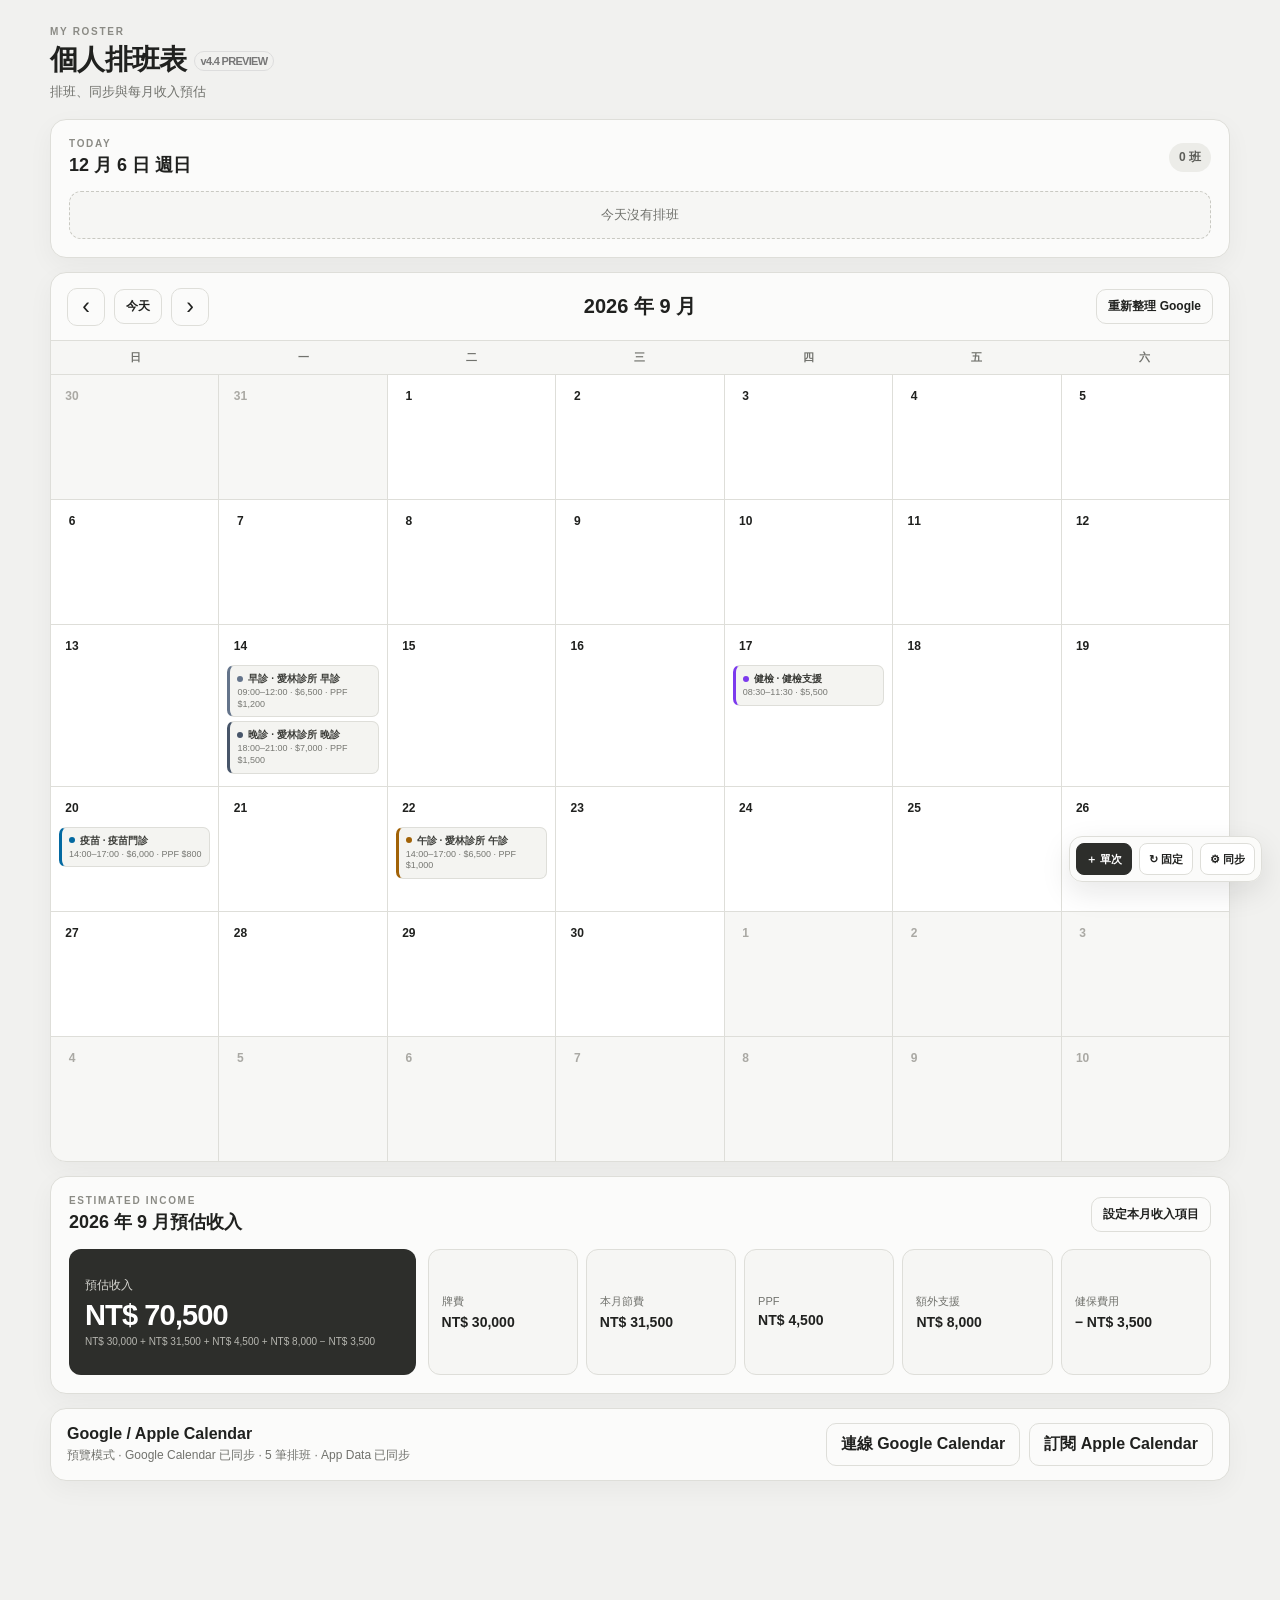
==== preview.html @ 917ca0b6 "v4.4" ====
<!doctype html>
<html lang="zh-Hant">
<head>
  <meta charset="utf-8" />
  <meta name="viewport" content="width=device-width, initial-scale=1" />
  <meta name="theme-color" content="#f3f3f1" />
  <meta name="description" content="個人排班日曆 v4.4：GitHub Pages + Google Calendar + Drive App Data 同步" />
  <title>個人排班表 v4.4 預覽</title>
  <style>:root {
  --bg: #f1f1ef;
  --surface: #fbfbfa;
  --surface-2: #f6f6f4;
  --ink: #20211f;
  --muted: #71726d;
  --line: #deded9;
  --line-dark: #c9c9c2;
  --dark: #2d2e2b;
  --dark-hover: #181916;
  --soft: #ecece8;
  --danger: #9e4242;
  --danger-soft: #f8eded;
  --radius: 16px;
  --shadow: 0 8px 26px rgba(25, 25, 20, .045);
}
* { box-sizing: border-box; }
html, body { margin: 0; min-height: 100%; background: var(--bg); color: var(--ink); font-family: Inter, ui-sans-serif, -apple-system, BlinkMacSystemFont, "Segoe UI", "Noto Sans TC", sans-serif; }
body { min-height: 100vh; }
button, input, select, textarea { font: inherit; }
button { cursor: pointer; }
h1, h2, h3, p { margin-top: 0; }
h1 { margin-bottom: 4px; font-size: 28px; letter-spacing: -.025em; }
h2 { margin-bottom: 0; font-size: 18px; }
h3 { margin-bottom: 8px; font-size: 15px; }
.app-shell { width: min(1180px, calc(100% - 32px)); margin: 0 auto; padding: 26px 0 46px; }
.topbar { display: flex; justify-content: space-between; align-items: flex-end; gap: 20px; margin-bottom: 18px; }
.top-actions, .calendar-nav, .toolbar-right, .sync-actions, .modal-actions { display: flex; align-items: center; gap: 9px; }
.stack { display: grid; gap: 14px; }
.eyebrow { margin: 0 0 4px; font-size: 10px; font-weight: 800; letter-spacing: .17em; color: #8b8b85; }
.subtle, .muted, .hint, .modal-lead { color: var(--muted); }
.subtle { margin: 0; font-size: 13px; }
.card { background: var(--surface); border: 1px solid var(--line); border-radius: var(--radius); box-shadow: var(--shadow); }
.btn, .icon-btn { border-radius: 10px; border: 1px solid var(--line); transition: .15s ease; }
.btn { padding: 10px 14px; font-weight: 700; background: var(--surface); color: var(--ink); }
.btn:hover { border-color: var(--line-dark); }
.btn.compact { padding: 8px 11px; font-size: 12px; }
.btn.dark { background: var(--dark); color: #fff; border-color: var(--dark); }
.btn.dark:hover { background: var(--dark-hover); }
.btn.ghost { background: var(--surface); }
.btn.danger { color: var(--danger); background: var(--danger-soft); border-color: #ecd1d1; }
.icon-btn { width: 38px; height: 38px; display: grid; place-items: center; background: var(--surface); color: var(--ink); font-size: 23px; }
.section-heading { display: flex; align-items: center; justify-content: space-between; gap: 12px; }
.section-heading.wrap { flex-wrap: wrap; }
.today-card { padding: 18px; }
.count-pill { padding: 6px 10px; border-radius: 999px; background: var(--soft); color: #5d5e59; font-size: 12px; font-weight: 800; }
.today-list { display: grid; grid-template-columns: repeat(auto-fit, minmax(240px, 1fr)); gap: 9px; margin-top: 14px; }
.today-shift { width: 100%; padding: 13px 14px; text-align: left; background: #fff; border: 1px solid var(--line); border-radius: 12px; }
.shift-title { font-size: 14px; font-weight: 800; }
.shift-meta { margin-top: 5px; font-size: 12px; color: var(--muted); line-height: 1.5; }
.shift-fee { margin-top: 7px; font-size: 12px; font-weight: 800; color: #444540; }
.empty { padding: 14px; border: 1px dashed var(--line-dark); border-radius: 12px; background: var(--surface-2); color: var(--muted); font-size: 13px; text-align: center; }
.income-card { padding: 18px; }
.income-summary { display: grid; grid-template-columns: minmax(220px, 1.15fr) minmax(0, 2.6fr); gap: 12px; margin-top: 15px; }
.income-main { padding: 16px; border-radius: 12px; background: var(--dark); color: #fff; display: flex; flex-direction: column; justify-content: center; min-height: 126px; }
.income-main span { font-size: 12px; color: #d4d4cf; }
.income-main strong { display: block; margin: 5px 0 4px; font-size: 29px; letter-spacing: -.03em; }
.income-main small { color: #b7b7b1; font-size: 10px; }
.income-breakdown { display: grid; grid-template-columns: repeat(5, minmax(110px, 1fr)); gap: 8px; }
.income-breakdown > div { padding: 13px; background: var(--surface-2); border: 1px solid var(--line); border-radius: 12px; display: flex; flex-direction: column; justify-content: center; min-height: 90px; }
.income-breakdown span { font-size: 11px; color: var(--muted); }
.income-breakdown strong { margin-top: 5px; font-size: 14px; }
.calendar-panel { overflow: hidden; }
.calendar-toolbar { min-height: 68px; padding: 14px 16px; display: grid; grid-template-columns: 1fr auto 1fr; align-items: center; border-bottom: 1px solid var(--line); }
.calendar-toolbar > h2 { text-align: center; font-size: 20px; }
.toolbar-right { justify-content: flex-end; }
.weekday-row, .calendar-grid { display: grid; grid-template-columns: repeat(7, minmax(0, 1fr)); }
.weekday-row { background: var(--surface-2); color: var(--muted); border-bottom: 1px solid var(--line); }
.weekday-row span { padding: 9px; text-align: center; font-size: 11px; font-weight: 800; }
.calendar-grid { background: var(--line); gap: 1px; }
.day-cell { min-height: 124px; padding: 8px; background: #fff; overflow: hidden; }
.day-cell.outside { background: #f7f7f5; color: #aaa9a4; }
.day-cell.today { box-shadow: inset 0 0 0 2px #5a5b56; position: relative; z-index: 1; }
.day-head { display: flex; align-items: center; justify-content: space-between; margin-bottom: 6px; }
.day-number { width: 26px; height: 26px; display: grid; place-items: center; border-radius: 999px; font-size: 12px; font-weight: 800; }
.day-cell.today .day-number { background: var(--dark); color: #fff; }
.day-add { border: 0; background: transparent; color: #a6a7a1; opacity: 0; font-size: 17px; padding: 0 3px; }
.day-cell:hover .day-add { opacity: 1; }
.event-chip { width: 100%; margin-bottom: 4px; padding: 6px 7px; border: 1px solid #deded9; border-radius: 7px; background: #f4f4f1; color: #3b3c38; text-align: left; font-size: 10px; line-height: 1.3; overflow: hidden; }
.event-chip:hover { background: #ecece8; }
.event-chip strong { display: block; white-space: nowrap; text-overflow: ellipsis; overflow: hidden; }
.event-chip span { display: block; margin-top: 2px; color: #777873; font-size: 9px; }
.more-chip { padding: 2px 4px; color: var(--muted); font-size: 10px; }
.sync-strip { padding: 14px 16px; display: flex; align-items: center; justify-content: space-between; gap: 16px; }
.sync-strip p { margin: 4px 0 0; color: var(--muted); font-size: 12px; }
.modal-backdrop { position: fixed; inset: 0; z-index: 20; padding: 18px; display: grid; place-items: center; background: rgba(29, 29, 27, .44); backdrop-filter: blur(3px); }
.hidden { display: none !important; }
.modal { width: min(620px, 100%); max-height: calc(100vh - 36px); overflow: auto; padding: 20px; background: #fbfbfa; border: 1px solid var(--line); border-radius: 17px; box-shadow: 0 30px 80px rgba(0, 0, 0, .18); }
.modal.wide { width: min(760px, 100%); }
.settings-modal { width: min(680px, 100%); }
.modal-header { display: flex; align-items: flex-start; justify-content: space-between; gap: 14px; margin-bottom: 17px; }
.modal-lead { margin: 6px 0 0; font-size: 12px; line-height: 1.5; }
.form-grid { display: grid; grid-template-columns: 1fr 1fr; gap: 13px; }
.form-grid .full { grid-column: 1 / -1; }
label { display: grid; gap: 7px; color: #50514c; font-size: 12px; font-weight: 800; }
input, select, textarea { width: 100%; padding: 10px 11px; outline: none; border: 1px solid #d4d4ce; border-radius: 9px; background: #fff; color: var(--ink); }
input:focus, select:focus, textarea:focus { border-color: #8d8e87; box-shadow: 0 0 0 3px #ecece8; }
textarea { resize: vertical; }
.fieldset, fieldset { margin: 0; min-width: 0; }
.weekday-picker { padding: 12px; border: 1px solid var(--line); border-radius: 11px; }
.weekday-picker legend { padding: 0 5px; color: #50514c; font-size: 12px; font-weight: 800; }
.weekday-checks { display: grid; grid-template-columns: repeat(7, 1fr); gap: 7px; }
.weekday-checks label { display: flex; align-items: center; justify-content: center; gap: 5px; padding: 8px 4px; border: 1px solid var(--line); border-radius: 8px; background: #fff; }
.weekday-checks input { width: auto; }
.bulk-preview, .income-equation { margin-top: 14px; padding: 12px; border: 1px solid var(--line); border-radius: 10px; background: var(--surface-2); color: var(--muted); font-size: 12px; line-height: 1.55; }
.income-equation strong { color: var(--ink); }
.modal-actions { margin-top: 18px; }
.spacer { flex: 1; }
.settings-section { padding: 15px 0; border-top: 1px solid var(--line); }
.settings-section p, .hint { font-size: 12px; line-height: 1.55; }
.toast { position: fixed; left: 50%; bottom: 24px; z-index: 50; transform: translateX(-50%); padding: 10px 14px; border-radius: 999px; background: var(--dark); color: #fff; font-size: 12px; box-shadow: var(--shadow); }
@media (max-width: 900px) {
  .income-summary { grid-template-columns: 1fr; }
  .income-breakdown { grid-template-columns: repeat(5, minmax(100px, 1fr)); overflow-x: auto; padding-bottom: 2px; }
  .calendar-toolbar { grid-template-columns: 1fr auto; gap: 10px; }
  .calendar-toolbar > h2 { order: -1; text-align: left; }
  .toolbar-right { grid-column: 2; grid-row: 1; }
}
@media (max-width: 720px) {
  .app-shell { width: min(100% - 20px, 1180px); padding-top: 16px; }
  .topbar { align-items: flex-start; flex-direction: column; }
  .top-actions { width: 100%; display: grid; grid-template-columns: 1fr 1fr; }
  .top-actions #settingsBtn { grid-column: 1 / -1; order: 3; }
  h1 { font-size: 23px; }
  .today-list { grid-template-columns: 1fr; }
  .income-breakdown { grid-template-columns: repeat(2, minmax(130px, 1fr)); overflow: visible; }
  .calendar-toolbar { grid-template-columns: 1fr; }
  .toolbar-right { grid-column: auto; grid-row: auto; justify-content: flex-start; }
  .calendar-nav { justify-content: space-between; }
  .day-cell { min-height: 94px; padding: 4px; }
  .event-chip { padding: 5px; }
  .event-chip span { display: none; }
  .weekday-checks { grid-template-columns: repeat(4, 1fr); }
  .form-grid { grid-template-columns: 1fr; }
  .form-grid .full { grid-column: auto; }
  .sync-strip { align-items: flex-start; flex-direction: column; }
  .sync-actions { width: 100%; display: grid; grid-template-columns: 1fr 1fr; }
}
@media (max-width: 430px) {
  .income-breakdown { grid-template-columns: 1fr 1fr; }
  .sync-actions { grid-template-columns: 1fr; }
}

/* v3: compact actions + category color markers */
body { padding-bottom: 74px; }
.topbar { justify-content: flex-start; }
.floating-actions {
  position: fixed;
  right: 18px;
  bottom: 18px;
  z-index: 12;
  display: flex;
  align-items: center;
  gap: 7px;
  padding: 6px;
  border: 1px solid var(--line);
  border-radius: 13px;
  background: rgba(251, 251, 250, .94);
  box-shadow: 0 10px 30px rgba(20, 20, 18, .10);
  backdrop-filter: blur(10px);
}
.fab {
  min-height: 32px;
  padding: 6px 9px;
  border: 1px solid var(--line);
  border-radius: 8px;
  background: #fff;
  color: var(--ink);
  font-size: 11px;
  font-weight: 800;
  white-space: nowrap;
}
.fab:hover { background: var(--soft); border-color: var(--line-dark); }
.fab:first-child { background: var(--dark); color: #fff; border-color: var(--dark); }
.today-shift { position: relative; border-left: 4px solid var(--marker, #6b7280); }
.shift-title-row { display: flex; align-items: center; gap: 7px; min-width: 0; }
.shift-title { min-width: 0; flex: 1; }
.color-dot, .chip-dot { display: inline-block; flex: 0 0 auto; border-radius: 50%; background: var(--marker, #6b7280); }
.color-dot { width: 8px; height: 8px; }
.chip-dot { width: 6px; height: 6px; margin-right: 5px; vertical-align: 1px; }
.type-badge { flex: 0 0 auto; padding: 3px 6px; border: 1px solid var(--line); border-radius: 999px; background: var(--surface-2); color: var(--muted); font-size: 10px; font-weight: 800; }
.event-chip { border-left: 3px solid var(--marker, #6b7280); }
.event-chip strong { display: flex; align-items: center; }
.color-field { display: flex; align-items: center; gap: 9px; min-height: 40px; padding: 5px 8px; border: 1px solid #d4d4ce; border-radius: 9px; background: #fff; }
.color-field input[type="color"] { width: 34px; height: 28px; flex: 0 0 34px; padding: 0; border: 0; border-radius: 7px; background: transparent; cursor: pointer; }
.color-field span { color: var(--muted); font-size: 11px; font-weight: 700; letter-spacing: .04em; }
@media (max-width: 720px) {
  .topbar { flex-direction: row; }
  .floating-actions { right: 10px; bottom: 10px; gap: 5px; padding: 5px; }
  .fab { min-height: 30px; padding: 5px 7px; font-size: 10px; }
  .type-badge { font-size: 9px; }
}

.category-color-grid{
  display:grid;
  grid-template-columns:repeat(2,minmax(0,1fr));
  gap:10px 14px;
  margin-top:12px;
}
.category-color-grid label{
  display:flex;
  align-items:center;
  justify-content:space-between;
  gap:12px;
  padding:10px 12px;
  border:1px solid var(--line);
  border-radius:12px;
  background:#fafafa;
}
.category-color-grid input[type="color"]{
  width:38px;
  height:30px;
  padding:2px;
  border:0;
  background:transparent;
}
@media (max-width:560px){
  .category-color-grid{grid-template-columns:1fr;}
}

.category-color-grid{display:grid;grid-template-columns:repeat(2,minmax(0,1fr));gap:10px 14px;margin-top:12px}.category-color-grid label{display:flex;align-items:center;justify-content:space-between;gap:12px;padding:10px 12px;border:1px solid var(--line);border-radius:12px;background:#fafafa}.category-color-grid input[type=color]{width:38px;height:30px;padding:2px;border:0;background:transparent}@media(max-width:560px){.category-color-grid{grid-template-columns:1fr}}

.field-note{display:block;color:var(--muted);font-size:10px;font-weight:500;line-height:1.45;margin-top:-2px}.cloud-status-box{background:#f7f7f5;border-radius:12px;padding:13px 14px!important;border:1px solid var(--line)!important;margin-top:8px}.cloud-status-box h3{margin:0 0 5px}.cloud-status-box p{margin:0}.shift-fee{margin-top:7px;font-size:11px;color:var(--muted);font-weight:700}

/* v4.4: resilient modal/click handling */
.modal-backdrop.hidden {
  display: none !important;
  pointer-events: none !important;
  visibility: hidden !important;
}
.modal-backdrop:not(.hidden) {
  pointer-events: auto;
  visibility: visible;
}
.modal { position: relative; z-index: 1; }
button:disabled { cursor: wait; opacity: .58; }
.floating-actions { z-index: 15; }

.cloud-status-head{
  display:flex; align-items:center; justify-content:space-between; gap:12px;
}
.cloud-status-head h3{margin:0}
.status-badge{
  display:inline-flex; align-items:center; min-height:24px; padding:4px 8px;
  border-radius:999px; border:1px solid var(--line); font-size:10px; font-weight:800;
  white-space:nowrap;
}
.status-badge.neutral{background:#f1f1ef;color:#666760}
.status-badge.success{background:#edf5ef;color:#356044;border-color:#cfe3d4}
.status-badge.warning{background:#f8f4e9;color:#7a6225;border-color:#e9ddbc}
.status-badge.danger{background:#f8eded;color:#8a3e3e;border-color:#ecd1d1}
.cloud-status-actions{display:flex;flex-wrap:wrap;gap:8px;margin-top:12px}
.cloud-status-actions .btn{ text-decoration:none; display:inline-flex; align-items:center; justify-content:center; }
.cloud-status-box p{margin:8px 0 0}
@media(max-width:560px){
  .cloud-status-actions{display:grid;grid-template-columns:1fr}
}
</style>
  
</head>
<body>
  <div class="app-shell">
    <header class="topbar">
      <div>
        <p class="eyebrow">MY ROSTER</p>
        <h1>個人排班表 <span style="font-size:11px;font-weight:800;color:#777;border:1px solid #ddd;padding:3px 6px;border-radius:999px;vertical-align:4px">v4.4 PREVIEW</span></h1>
        <p class="subtle">排班、同步與每月收入預估</p>
      </div>

    </header>

    <main class="stack">
      <section class="card today-card">
        <div class="section-heading wrap">
          <div>
            <p class="eyebrow">TODAY</p>
            <h2 id="todayTitle">今天</h2>
          </div>
          <span class="count-pill" id="todayCount">0 班</span>
        </div>
        <div id="todayShifts" class="today-list"></div>
      </section>

      <section class="card calendar-panel">
        <div class="calendar-toolbar">
          <div class="calendar-nav">
            <button class="icon-btn" id="prevMonth" type="button" aria-label="上個月">‹</button>
            <button class="btn ghost compact" id="todayBtn" type="button">今天</button>
            <button class="icon-btn" id="nextMonth" type="button" aria-label="下個月">›</button>
          </div>
          <h2 id="monthTitle">----</h2>
          <div class="toolbar-right">
            <button class="btn ghost compact" id="refreshBtn" type="button">重新整理 Google</button>
          </div>
        </div>
        <div class="weekday-row">
          <span>日</span><span>一</span><span>二</span><span>三</span><span>四</span><span>五</span><span>六</span>
        </div>
        <div id="calendarGrid" class="calendar-grid"></div>
      </section>

      <section class="card income-card">
        <div class="section-heading wrap">
          <div>
            <p class="eyebrow">ESTIMATED INCOME</p>
            <h2 id="incomeTitle">本月預估收入</h2>
          </div>
          <button class="btn ghost compact" id="incomeSettingsBtn" type="button">設定本月收入項目</button>
        </div>
        <div class="income-summary">
          <div class="income-main">
            <span>預估收入</span>
            <strong id="incomeTotal">NT$ 0</strong>
            <small id="incomeFormula">牌費 + 節費 + PPF + 支援 - 健保</small>
          </div>
          <div class="income-breakdown">
            <div><span>牌費</span><strong id="incomeLicense">NT$ 0</strong></div>
            <div><span>本月節費</span><strong id="incomeShiftFees">NT$ 0</strong></div>
            <div><span>PPF</span><strong id="incomePpf">NT$ 0</strong></div>
            <div><span>額外支援</span><strong id="incomeSupport">NT$ 0</strong></div>
            <div><span>健保費用</span><strong id="incomeInsurance">− NT$ 0</strong></div>
          </div>
        </div>
      </section>

      <section class="card sync-strip">
        <div>
          <strong>Google / Apple Calendar</strong>
          <p id="syncStatus">尚未連線 Google Calendar</p>
        </div>
        <div class="sync-actions">
          <button class="btn ghost" id="googleSyncBtn" type="button">連線 Google Calendar</button>
          <button class="btn ghost" id="appleSubscribeBtn" type="button">訂閱 Apple Calendar</button>
        </div>
      </section>
    </main>
  </div>

  <div class="floating-actions" aria-label="排班快捷操作">
    <button class="fab" id="addShiftBtn" type="button" title="新增單次排班">＋ 單次</button>
    <button class="fab" id="bulkShiftBtn" type="button" title="新增固定排班">↻ 固定</button>
    <button class="fab" id="settingsBtn" type="button" title="同步設定">⚙ 同步</button>
  </div>

  <div class="modal-backdrop hidden" id="shiftModal">
    <form class="modal" id="shiftForm">
      <div class="modal-header">
        <div>
          <p class="eyebrow">SINGLE SHIFT</p>
          <h2 id="shiftModalTitle">新增單次排班</h2>
        </div>
        <button class="icon-btn" type="button" data-close="shiftModal">×</button>
      </div>
      <input type="hidden" id="shiftId" />
      <div class="form-grid">
        <label class="full">班別名稱
          <input id="titleInput" required placeholder="例如：愛林診所 晚診" />
        </label>
        <label class="full">地點 / 診所
          <input id="locationInput" placeholder="例如：愛林診所" />
        </label>
        <label>日期
          <input id="dateInput" type="date" required />
        </label>
        <label>類別
          <select id="typeInput">
            <option value="morning">早診</option>
            <option value="afternoon">午診</option>
            <option value="evening">晚診</option>
            <option value="support">支援</option>
            <option value="health">健檢</option>
            <option value="midmonth">月中</option>
            <option value="vaccine">疫苗</option>
            <option value="other">其他</option>
          </select>
        </label>
        <label>開始時間
          <input id="startInput" type="time" required value="09:00" />
        </label>
        <label>結束時間
          <input id="endInput" type="time" required value="12:00" />
        </label>
        <label>本節節費（元）
          <input id="feeInput" type="number" min="0" step="1" inputmode="numeric" placeholder="例如 6500" />
        </label>
        <label>本診次 PPF（元）
          <input id="shiftPpfInput" type="number" min="0" step="1" inputmode="numeric" placeholder="例如 1200" />
        </label>
        <label id="customTypeLabel" class="hidden">其他類別名稱
          <input id="customTypeInput" placeholder="例如：家訪 / 教學 / 特別門診" />
        </label>
        <label class="full">備註
          <textarea id="noteInput" rows="3" placeholder="代班、診間、特殊事項…"></textarea>
        </label>
      </div>
      <div class="modal-actions">
        <button class="btn danger hidden" id="deleteShiftBtn" type="button">刪除</button>
        <div class="spacer"></div>
        <button class="btn ghost" type="button" data-close="shiftModal">取消</button>
        <button class="btn dark" type="submit">儲存班表</button>
      </div>
    </form>
  </div>

  <div class="modal-backdrop hidden" id="bulkModal">
    <form class="modal wide" id="bulkForm">
      <div class="modal-header">
        <div>
          <p class="eyebrow">RECURRING SHIFTS</p>
          <h2>新增固定排班</h2>
          <p class="modal-lead">一次建立每週固定班，可快速排 1 個月、2 個月或更長期間。</p>
        </div>
        <button class="icon-btn" type="button" data-close="bulkModal">×</button>
      </div>
      <div class="form-grid">
        <label class="full">班別名稱
          <input id="bulkTitleInput" required placeholder="例如：愛林診所 晚診" />
        </label>
        <label>地點 / 診所
          <input id="bulkLocationInput" placeholder="例如：愛林診所" />
        </label>
        <label>類別
          <select id="bulkTypeInput">
            <option value="morning">早診</option>
            <option value="afternoon">午診</option>
            <option value="evening" selected>晚診</option>
            <option value="support">支援</option>
            <option value="health">健檢</option>
            <option value="midmonth">月中</option>
            <option value="vaccine">疫苗</option>
            <option value="other">其他</option>
          </select>
        </label>
        <label>開始時間
          <input id="bulkStartInput" type="time" required value="18:00" />
        </label>
        <label>結束時間
          <input id="bulkEndInput" type="time" required value="21:00" />
        </label>
        <label>每節節費（元）
          <input id="bulkFeeInput" type="number" min="0" step="1" inputmode="numeric" placeholder="例如 6500" />
        </label>
        <label>每診次 PPF（元）
          <input id="bulkPpfInput" type="number" min="0" step="1" inputmode="numeric" placeholder="例如 1200" />
        </label>
        <label id="bulkCustomTypeLabel" class="hidden">其他類別名稱
          <input id="bulkCustomTypeInput" placeholder="例如：家訪 / 教學 / 特別門診" />
        </label>
        <fieldset class="full weekday-picker">
          <legend>每週固定星期</legend>
          <div class="weekday-checks">
            <label><input type="checkbox" name="bulkWeekday" value="1" />一</label>
            <label><input type="checkbox" name="bulkWeekday" value="2" />二</label>
            <label><input type="checkbox" name="bulkWeekday" value="3" />三</label>
            <label><input type="checkbox" name="bulkWeekday" value="4" />四</label>
            <label><input type="checkbox" name="bulkWeekday" value="5" />五</label>
            <label><input type="checkbox" name="bulkWeekday" value="6" />六</label>
            <label><input type="checkbox" name="bulkWeekday" value="0" />日</label>
          </div>
        </fieldset>
        <label>排班期間
          <select id="bulkRangePreset">
            <option value="1">1 個月</option>
            <option value="2" selected>2 個月</option>
            <option value="6">6 個月</option>
            <option value="12">長期（12 個月）</option>
            <option value="custom">自訂日期</option>
          </select>
        </label>
        <label>開始日期
          <input id="bulkFromInput" type="date" required />
        </label>
        <label id="bulkToLabel" class="hidden">結束日期
          <input id="bulkToInput" type="date" />
        </label>
        <label class="full">備註
          <textarea id="bulkNoteInput" rows="2" placeholder="這一批固定排班共用的備註…"></textarea>
        </label>
      </div>
      <div class="bulk-preview" id="bulkPreview">請選擇星期與期間。</div>
      <div class="modal-actions">
        <div class="spacer"></div>
        <button class="btn ghost" type="button" data-close="bulkModal">取消</button>
        <button class="btn dark" id="bulkSubmitBtn" type="submit">建立固定排班</button>
      </div>
    </form>
  </div>

  <div class="modal-backdrop hidden" id="incomeModal">
    <form class="modal" id="incomeForm">
      <div class="modal-header">
        <div>
          <p class="eyebrow">MONTHLY INCOME</p>
          <h2 id="incomeModalTitle">本月收入設定</h2>
          <p class="modal-lead">節費與 PPF 由當月各診次自動加總；牌費、額外支援與健保費用每月設定一次。</p>
        </div>
        <button class="icon-btn" type="button" data-close="incomeModal">×</button>
      </div>
      <div class="form-grid">
        <label>牌費（元）
          <input id="licenseFeeInput" type="number" min="0" step="1" inputmode="numeric" />
        </label>
        <label>額外支援收入（元）
          <input id="supportIncomeInput" type="number" min="0" step="1" inputmode="numeric" />
        </label>
        <label>健保費用（元）
          <input id="insuranceCostInput" type="number" min="0" step="1" inputmode="numeric" />
        </label>
      </div>
      <div class="income-equation" id="incomeEquation"></div>
      <p class="hint">牌費、額外支援與健保費用會儲存在 Google Drive App Data；各診次的節費與 PPF 則會隨 Google Calendar 事件同步。所有收入資料可跨裝置共用，且不會建立額外的「收入設定」日曆事件。</p>
      <div class="modal-actions">
        <div class="spacer"></div>
        <button class="btn ghost" type="button" data-close="incomeModal">取消</button>
        <button class="btn dark" type="submit">儲存本月設定</button>
      </div>
    </form>
  </div>

  <div class="modal-backdrop hidden" id="settingsModal">
    <div class="modal settings-modal">
      <div class="modal-header">
        <div>
          <p class="eyebrow">SYNC</p>
          <h2>Google / Apple 同步設定</h2>
        </div>
        <button class="icon-btn" type="button" data-close="settingsModal">×</button>
      </div>
      <div class="settings-section">
        <h3>Google Calendar</h3>
        <p>建議建立一個獨立的「排班」日曆。Calendar ID、Apple iCal URL、收入設定與顏色會同步到 Google Drive App Data。</p>
        <label>Google OAuth Client ID
          <input id="googleClientId" placeholder="xxxxxxxx.apps.googleusercontent.com" />
          <span class="field-note">會備份到 Drive App Data；新裝置首次授權前仍需先輸入一次 Client ID。</span>
        </label>
        <label>排班 Calendar ID
          <input id="googleCalendarId" placeholder="例如 abc123@group.calendar.google.com" />
        </label>
      </div>
      <div class="settings-section">
        <h3>Apple Calendar</h3>
        <p>貼上 Google 排班日曆的 Secret address in iCal format。網址會存入 Drive App Data，不會寫入 GitHub 或一般「我的雲端硬碟」檔案列表。</p>
        <label>Secret iCal URL
          <input id="appleIcsUrl" type="password" placeholder="https://calendar.google.com/calendar/ical/.../basic.ics" />
        </label>
      </div>

      <div class="settings-section">
        <h3>診次顏色</h3>
        <p>同一類診次統一使用相同顏色；修改後月曆與 Today 會立即套用。</p>
        <div class="category-color-grid">
          <label>早診 <input type="color" data-type-color="morning" /></label>
          <label>午診 <input type="color" data-type-color="afternoon" /></label>
          <label>晚診 <input type="color" data-type-color="evening" /></label>
          <label>支援 <input type="color" data-type-color="support" /></label>
          <label>健檢 <input type="color" data-type-color="health" /></label>
          <label>月中 <input type="color" data-type-color="midmonth" /></label>
          <label>疫苗 <input type="color" data-type-color="vaccine" /></label>
          <label>其他 <input type="color" data-type-color="other" /></label>
        </div>
      </div>
      <div class="settings-section cloud-status-box">
        <div class="cloud-status-head">
          <h3>Drive App Data</h3>
          <span class="status-badge neutral" id="appDataBadge">尚未檢查</span>
        </div>
        <p id="appDataStatus">尚未檢查雲端設定。Google Calendar 可獨立使用；App Data 若暫時不可用，設定會先保存在本機。</p>
        <div class="cloud-status-actions">
          <button class="btn ghost compact" id="retryAppDataBtn" type="button">檢查 / 載入 App Data</button>
          <button class="btn ghost compact" id="reauthDriveBtn" type="button">重新授權</button>
          <a class="btn ghost compact hidden" id="enableDriveApiLink" href="#" target="_blank" rel="noopener">啟用 Google Drive API</a>
        </div>
        <p class="field-note">狀態會區分：尚未授權、Drive API 未啟用、讀取失敗、使用本機快取、已同步。App Data 異常不會再鎖住其他按鈕。</p>
      </div>
      <div class="modal-actions">
        <div class="spacer"></div>
        <button class="btn dark" id="saveSettingsBtn" type="button">儲存並同步設定</button>
      </div>
    </div>
  </div>

  <div class="toast hidden" id="toast"></div>
  

<script>
localStorage.setItem('roster_google_client_id', "720414757752-demo.apps.googleusercontent.com");
localStorage.setItem('roster_appdata_cache_v42', "{\"schemaVersion\": 4, \"googleClientId\": \"720414757752-demo.apps.googleusercontent.com\", \"calendarId\": \"demo@group.calendar.google.com\", \"appleIcsUrl\": \"https://calendar.google.com/calendar/ical/DEMO/basic.ics\", \"typeColors\": {\"morning\": \"#64748b\", \"afternoon\": \"#a16207\", \"evening\": \"#475569\", \"support\": \"#0f766e\", \"health\": \"#7c3aed\", \"midmonth\": \"#b45309\", \"vaccine\": \"#0369a1\", \"other\": \"#6b7280\"}, \"incomeSettings\": {\"2026-09\": {\"license\": 30000, \"support\": 8000, \"insurance\": 3500}}}");
localStorage.setItem('roster_cache_demo@group.calendar.google.com', "[{\"id\": \"demo1\", \"title\": \"\u611b\u6797\u8a3a\u6240 \u65e9\u8a3a\", \"location\": \"\u58eb\u6797\", \"date\": \"2026-09-14\", \"type\": \"morning\", \"start\": \"09:00\", \"end\": \"12:00\", \"fee\": 6500, \"ppf\": 1200, \"customType\": \"\", \"note\": \"\"}, {\"id\": \"demo2\", \"title\": \"\u611b\u6797\u8a3a\u6240 \u665a\u8a3a\", \"location\": \"\u8606\u6d32\", \"date\": \"2026-09-14\", \"type\": \"evening\", \"start\": \"18:00\", \"end\": \"21:00\", \"fee\": 7000, \"ppf\": 1500, \"customType\": \"\", \"note\": \"\"}, {\"id\": \"demo3\", \"title\": \"\u5065\u6aa2\u652f\u63f4\", \"location\": \"\u58eb\u6797\", \"date\": \"2026-09-17\", \"type\": \"health\", \"start\": \"08:30\", \"end\": \"11:30\", \"fee\": 5500, \"ppf\": 0, \"customType\": \"\", \"note\": \"\"}, {\"id\": \"demo4\", \"title\": \"\u75ab\u82d7\u9580\u8a3a\", \"location\": \"\u8606\u6d32\", \"date\": \"2026-09-20\", \"type\": \"vaccine\", \"start\": \"14:00\", \"end\": \"17:00\", \"fee\": 6000, \"ppf\": 800, \"customType\": \"\", \"note\": \"\"}, {\"id\": \"demo5\", \"title\": \"\u611b\u6797\u8a3a\u6240 \u5348\u8a3a\", \"location\": \"\u58eb\u6797\", \"date\": \"2026-09-22\", \"type\": \"afternoon\", \"start\": \"14:00\", \"end\": \"17:00\", \"fee\": 6500, \"ppf\": 1000, \"customType\": \"\", \"note\": \"\"}]");
</script>
<script>
const $ = (id) => document.getElementById(id);
const TZ = 'Asia/Taipei';
const WEEKDAYS = ['週日','週一','週二','週三','週四','週五','週六'];
const APPDATA_FILENAME = 'roster-calendar-v4.2.json'; // 保留舊檔名以相容 v4.2/v4.1 資料
const OAUTH_SCOPES = 'https://www.googleapis.com/auth/calendar.events https://www.googleapis.com/auth/drive.appdata';

const SHIFT_TYPES = {
  morning: '早診', afternoon: '午診', evening: '晚診', support: '支援',
  health: '健檢', midmonth: '月中', vaccine: '疫苗', other: '其他'
};
const DEFAULT_TYPE_COLORS = {
  morning: '#64748b', afternoon: '#a16207', evening: '#475569', support: '#0f766e',
  health: '#7c3aed', midmonth: '#b45309', vaccine: '#0369a1', other: '#6b7280'
};

const state = {
  shifts: [],
  cursor: new Date(),
  tokenClient: null,
  googleToken: null,
  pendingGoogleAction: null,
  appDataFileId: null,
  cloudLoaded: false,
  cloudConfig: null,
  driveStatus: 'idle',
  driveLastError: '',
  typeColors: { ...DEFAULT_TYPE_COLORS }
};

function ymd(date) {
  const y = date.getFullYear();
  const m = String(date.getMonth() + 1).padStart(2, '0');
  const d = String(date.getDate()).padStart(2, '0');
  return `${y}-${m}-${d}`;
}
function monthKey(date = state.cursor) { return `${date.getFullYear()}-${String(date.getMonth()+1).padStart(2,'0')}`; }
function escapeHtml(s='') { return String(s).replace(/[&<>'"]/g, c => ({'&':'&amp;','<':'&lt;','>':'&gt;',"'":'&#39;','"':'&quot;'}[c])); }
function toNum(value) { const n = Number(value); return Number.isFinite(n) ? n : 0; }
function money(value) { return `NT$ ${Math.round(toNum(value)).toLocaleString('zh-TW')}`; }
function localDate(dateStr, time='00:00') { return new Date(`${dateStr}T${time}:00+08:00`); }
function nextDay(dateStr) {
  const d = new Date(`${dateStr}T00:00:00Z`); d.setUTCDate(d.getUTCDate()+1);
  return `${d.getUTCFullYear()}-${String(d.getUTCMonth()+1).padStart(2,'0')}-${String(d.getUTCDate()).padStart(2,'0')}`;
}
function showToast(message) {
  const el = $('toast'); el.textContent = message; el.classList.remove('hidden');
  clearTimeout(showToast._t); showToast._t = setTimeout(() => el.classList.add('hidden'), 3000);
}
function openModal(id) {
  document.querySelectorAll('.modal-backdrop').forEach(el => {
    if (el.id !== id) el.classList.add('hidden');
  });
  $(id).classList.remove('hidden');
  document.body.classList.add('modal-open');
}
function closeModal(id) {
  $(id).classList.add('hidden');
  if (![...document.querySelectorAll('.modal-backdrop')].some(el => !el.classList.contains('hidden'))) {
    document.body.classList.remove('modal-open');
  }
}

function normalizeType(type, session='') {
  if (SHIFT_TYPES[type]) return type;
  const text = String(session || '').trim();
  if (text.includes('早')) return 'morning';
  if (text.includes('午')) return 'afternoon';
  if (text.includes('晚')) return 'evening';
  if (type === 'holiday' || type === 'support') return 'support';
  return 'other';
}
function typeLabel(shift) { return shift.type === 'other' && shift.customType ? shift.customType : (SHIFT_TYPES[shift.type] || '其他'); }
function shiftColor(shift) { return state.typeColors[shift?.type] || state.typeColors.other || DEFAULT_TYPE_COLORS.other; }
function timeRange(s) { return `${s.start}–${s.end}`; }
function syncTypeUi(prefix='') {
  const bulk = prefix === 'bulk';
  const typeEl = $(bulk ? 'bulkTypeInput' : 'typeInput');
  const custom = $(bulk ? 'bulkCustomTypeLabel' : 'customTypeLabel');
  custom.classList.toggle('hidden', typeEl.value !== 'other');
}

function defaultCloudConfig() {
  return {
    schemaVersion: 2,
    googleClientId: '',
    calendarId: '',
    appleIcsUrl: '',
    typeColors: { ...DEFAULT_TYPE_COLORS },
    incomeSettings: {},
    updatedAt: null
  };
}
function readJsonStorage(key, fallback) {
  try { return JSON.parse(localStorage.getItem(key) || '') || fallback; } catch { return fallback; }
}
function cachedCloudConfig() { return readJsonStorage('roster_appdata_cache_v42', null); }
function legacyIncomeSettings() {
  const result = {};
  for (let i=0; i<localStorage.length; i++) {
    const key = localStorage.key(i);
    if (!key || !/^roster_income_\d{4}-\d{2}$/.test(key)) continue;
    const month = key.replace('roster_income_', '');
    const data = readJsonStorage(key, null);
    if (data) result[month] = { license: toNum(data.license), support: toNum(data.support), insurance: toNum(data.insurance) };
  }
  return result;
}
function localMigrationConfig() {
  const cached = cachedCloudConfig() || {};
  const legacyColors = readJsonStorage('roster_type_colors', {});
  return mergeCloudConfig({
    ...cached,
    googleClientId: localStorage.getItem('roster_google_client_id') || cached.googleClientId || '',
    calendarId: localStorage.getItem('roster_google_calendar_id') || cached.calendarId || '',
    appleIcsUrl: localStorage.getItem('roster_apple_ics_url') || cached.appleIcsUrl || '',
    typeColors: { ...(cached.typeColors || {}), ...legacyColors },
    incomeSettings: { ...(cached.incomeSettings || {}), ...legacyIncomeSettings() }
  });
}
function mergeCloudConfig(input={}) {
  const base = defaultCloudConfig();
  return {
    ...base,
    ...input,
    typeColors: { ...DEFAULT_TYPE_COLORS, ...(input.typeColors || {}) },
    incomeSettings: { ...(input.incomeSettings || {}) }
  };
}
function cacheCloudConfigLocally(config) {
  const safeCache = {
    schemaVersion: config.schemaVersion,
    googleClientId: config.googleClientId || '',
    calendarId: config.calendarId || '',
    appleIcsUrl: config.appleIcsUrl || '',
    typeColors: config.typeColors || {},
    incomeSettings: config.incomeSettings || {},
    updatedAt: config.updatedAt || null
  };
  localStorage.setItem('roster_appdata_cache_v42', JSON.stringify(safeCache));
  if (config.googleClientId) localStorage.setItem('roster_google_client_id', config.googleClientId);
}
function applyCloudConfig(config) {
  state.cloudConfig = mergeCloudConfig(config);
  state.typeColors = { ...state.cloudConfig.typeColors };
  cacheCloudConfigLocally(state.cloudConfig);
  renderAll();
}
function getBootstrapClientId() {
  return localStorage.getItem('roster_google_client_id') || state.cloudConfig?.googleClientId || '';
}
function getCalendarId() { return state.cloudConfig?.calendarId || ''; }
function getAppleIcsUrl() { return state.cloudConfig?.appleIcsUrl || ''; }
function getIncomeSettings(key=monthKey()) {
  const d = state.cloudConfig?.incomeSettings?.[key] || {};
  return { license: toNum(d.license), support: toNum(d.support), insurance: toNum(d.insurance) };
}
function cacheKey() { return `roster_cache_${getCalendarId() || 'unset'}`; }
function saveShiftCache() { localStorage.setItem(cacheKey(), JSON.stringify(state.shifts)); }
function loadShiftCache() {
  try { state.shifts = JSON.parse(localStorage.getItem(cacheKey()) || '[]'); } catch { state.shifts = []; }
}

function renderToday() {
  const now = new Date();
  $('todayTitle').textContent = `${now.getMonth()+1} 月 ${now.getDate()} 日 ${WEEKDAYS[now.getDay()]}`;
  const list = state.shifts.filter(s => s.date === ymd(now)).sort((a,b) => a.start.localeCompare(b.start));
  $('todayCount').textContent = `${list.length} 班`;
  $('todayShifts').innerHTML = list.length ? list.map(s => `
    <button class="today-shift" data-edit="${s.id}" type="button" style="--marker:${shiftColor(s)}">
      <div class="shift-title-row"><span class="color-dot"></span><div class="shift-title">${escapeHtml(s.title)}</div><span class="type-badge">${escapeHtml(typeLabel(s))}</span></div>
      <div class="shift-meta">${timeRange(s)}${s.location ? ` · ${escapeHtml(s.location)}` : ''}</div>
      ${(toNum(s.fee)||toNum(s.ppf)) ? `<div class="shift-fee">${toNum(s.fee) ? `節費 ${money(s.fee)}` : ''}${toNum(s.fee)&&toNum(s.ppf) ? ' · ' : ''}${toNum(s.ppf) ? `PPF ${money(s.ppf)}` : ''}</div>` : ''}
    </button>`).join('') : '<div class="empty">今天沒有排班</div>';
}
function monthShifts() {
  const key = monthKey();
  return state.shifts.filter(s => s.date.startsWith(key));
}
function renderIncome() {
  const key = monthKey();
  const [year, month] = key.split('-').map(Number);
  const settings = getIncomeSettings(key);
  const shifts = monthShifts();
  const shiftFees = shifts.reduce((sum,s) => sum + toNum(s.fee), 0);
  const shiftPpf = shifts.reduce((sum,s) => sum + toNum(s.ppf), 0);
  const total = settings.license + shiftFees + shiftPpf + settings.support - settings.insurance;
  $('incomeTitle').textContent = `${year} 年 ${month} 月預估收入`;
  $('incomeTotal').textContent = money(total);
  $('incomeLicense').textContent = money(settings.license);
  $('incomeShiftFees').textContent = money(shiftFees);
  $('incomePpf').textContent = money(shiftPpf);
  $('incomeSupport').textContent = money(settings.support);
  $('incomeInsurance').textContent = `− ${money(settings.insurance)}`;
  $('incomeFormula').textContent = `${money(settings.license)} + ${money(shiftFees)} + ${money(shiftPpf)} + ${money(settings.support)} − ${money(settings.insurance)}`;
}
function renderCalendar() {
  const y = state.cursor.getFullYear(), m = state.cursor.getMonth();
  $('monthTitle').textContent = `${y} 年 ${m+1} 月`;
  const first = new Date(y,m,1), start = new Date(y,m,1-first.getDay()), today = ymd(new Date());
  const cells=[];
  for (let i=0;i<42;i++) {
    const d=new Date(start); d.setDate(start.getDate()+i);
    const dateStr=ymd(d);
    const dayShifts=state.shifts.filter(s=>s.date===dateStr).sort((a,b)=>a.start.localeCompare(b.start));
    const shown=dayShifts.slice(0,3), outside=d.getMonth()!==m;
    cells.push(`<div class="day-cell ${outside?'outside':''} ${dateStr===today?'today':''}">
      <div class="day-head"><span class="day-number">${d.getDate()}</span><button class="day-add" data-add-date="${dateStr}" type="button" aria-label="新增班別">＋</button></div>
      ${shown.map(s=>`<button class="event-chip" data-edit="${s.id}" type="button" style="--marker:${shiftColor(s)}"><strong><i class="chip-dot"></i>${escapeHtml(typeLabel(s))} · ${escapeHtml(s.title)}</strong><span>${timeRange(s)}${toNum(s.fee)?` · ${money(s.fee).replace('NT$ ','$')}`:''}${toNum(s.ppf)?` · PPF ${money(s.ppf).replace('NT$ ','$')}`:''}</span></button>`).join('')}
      ${dayShifts.length>3?`<div class="more-chip">＋${dayShifts.length-3} 班</div>`:''}
    </div>`);
  }
  $('calendarGrid').innerHTML=cells.join('');
}
function renderAll() { renderToday(); renderCalendar(); renderIncome(); wireDynamic(); }
function wireDynamic() {
  document.querySelectorAll('[data-edit]').forEach(el=>el.onclick=()=>openShiftModal(state.shifts.find(s=>s.id===el.dataset.edit)));
  document.querySelectorAll('[data-add-date]').forEach(el=>el.onclick=(e)=>{e.stopPropagation(); openShiftModal(null,el.dataset.addDate);});
}

function openShiftModal(shift=null,date=null) {
  $('shiftForm').reset();
  $('shiftId').value=shift?.id||'';
  $('shiftModalTitle').textContent=shift?'編輯排班':'新增單次排班';
  $('titleInput').value=shift?.title||'';
  $('locationInput').value=shift?.location||'';
  $('dateInput').value=shift?.date||date||ymd(new Date());
  const type=normalizeType(shift?.type||'morning',shift?.session||'');
  $('typeInput').value=type;
  $('startInput').value=shift?.start||'09:00';
  $('endInput').value=shift?.end||'12:00';
  $('feeInput').value=toNum(shift?.fee)||'';
  $('shiftPpfInput').value=toNum(shift?.ppf)||'';
  $('customTypeInput').value=shift?.customType||'';
  $('noteInput').value=shift?.note||'';
  syncTypeUi('');
  $('deleteShiftBtn').classList.toggle('hidden',!shift);
  openModal('shiftModal');
}
function addMonthsPreserveDate(date,months) {
  const result=new Date(date.getFullYear(),date.getMonth()+months,1);
  const last=new Date(result.getFullYear(),result.getMonth()+1,0).getDate();
  result.setDate(Math.min(date.getDate(),last)); return result;
}
function bulkDates() {
  const from=$('bulkFromInput').value; if(!from) return [];
  const start=localDate(from); const preset=$('bulkRangePreset').value; let end;
  if(preset==='custom') { if(!$('bulkToInput').value) return []; end=localDate($('bulkToInput').value,'23:59'); }
  else { end=addMonthsPreserveDate(start,Number(preset)); end.setDate(end.getDate()-1); end.setHours(23,59,59,999); }
  if(end<start) return [];
  const weekdays=new Set([...document.querySelectorAll('input[name="bulkWeekday"]:checked')].map(el=>Number(el.value)));
  if(!weekdays.size) return [];
  const dates=[]; for(let d=new Date(start); d<=end; d.setDate(d.getDate()+1)) if(weekdays.has(d.getDay())) dates.push(ymd(d));
  return dates;
}
function updateBulkPreview() {
  $('bulkToLabel').classList.toggle('hidden',$('bulkRangePreset').value!=='custom');
  const dates=bulkDates();
  $('bulkPreview').innerHTML=dates.length?`預計建立 <strong>${dates.length}</strong> 班：${dates.slice(0,4).join('、')}${dates.length>4?`… 到 ${dates.at(-1)}`:''}`:'請選擇星期與期間。';
}
function openBulkModal() {
  $('bulkForm').reset(); $('bulkTypeInput').value='evening'; $('bulkStartInput').value='18:00'; $('bulkEndInput').value='21:00';
  $('bulkRangePreset').value='2'; $('bulkFromInput').value=ymd(new Date());
  const todayWeekday=document.querySelector(`input[name="bulkWeekday"][value="${new Date().getDay()}"]`); if(todayWeekday) todayWeekday.checked=true;
  syncTypeUi('bulk'); updateBulkPreview(); openModal('bulkModal');
}
function openIncomeModal() {
  const key=monthKey(), [year,month]=key.split('-'); const s=getIncomeSettings(key);
  $('incomeModalTitle').textContent=`${year} 年 ${Number(month)} 月收入設定`;
  $('licenseFeeInput').value=s.license||''; $('supportIncomeInput').value=s.support||''; $('insuranceCostInput').value=s.insurance||'';
  updateIncomeEquation(); openModal('incomeModal');
}
function updateIncomeEquation() {
  const license=toNum($('licenseFeeInput').value), support=toNum($('supportIncomeInput').value), insurance=toNum($('insuranceCostInput').value);
  const shifts=monthShifts(), fees=shifts.reduce((a,s)=>a+toNum(s.fee),0), ppf=shifts.reduce((a,s)=>a+toNum(s.ppf),0);
  $('incomeEquation').innerHTML=`${money(license)} + ${money(fees)} 節費 + ${money(ppf)} PPF + ${money(support)} − ${money(insurance)} = <strong>${money(license+fees+ppf+support-insurance)}</strong>`;
}

function taipeiParts(dateTime) {
  const parts=new Intl.DateTimeFormat('en-CA',{timeZone:TZ,year:'numeric',month:'2-digit',day:'2-digit',hour:'2-digit',minute:'2-digit',hour12:false}).formatToParts(new Date(dateTime));
  const o=Object.fromEntries(parts.map(p=>[p.type,p.value])); return {date:`${o.year}-${o.month}-${o.day}`,time:`${o.hour}:${o.minute}`};
}
function googleEventToShift(ev) {
  if(!ev?.id||ev.status==='cancelled') return null;
  const p=ev.extendedProperties?.private||{};
  if(p.rosterMeta==='income') return null; // v4 legacy special event
  if(!ev.start?.dateTime && !ev.start?.date) return null;
  let date,start,end;
  if(ev.start.dateTime) { const a=taipeiParts(ev.start.dateTime), b=taipeiParts(ev.end?.dateTime||ev.start.dateTime); date=a.date; start=a.time; end=b.time; }
  else { date=ev.start.date; start='00:00'; end='23:59'; }
  return {
    id:ev.id, title:ev.summary||'(未命名班別)', location:ev.location||'', date,start,end,
    type:normalizeType(p.rosterType||'other',p.rosterSession||''), fee:toNum(p.rosterFee), ppf:toNum(p.rosterPpf),
    session:p.rosterSession||'', customType:p.rosterCategoryLabel||'', note:ev.description||''
  };
}
function googleEventPayload(s) {
  const endDate=s.end<=s.start?nextDay(s.date):s.date;
  return {
    summary:s.title, location:s.location||undefined, description:s.note||undefined,
    start:{dateTime:`${s.date}T${s.start}:00+08:00`,timeZone:TZ}, end:{dateTime:`${endDate}T${s.end}:00+08:00`,timeZone:TZ},
    extendedProperties:{private:{
      rosterType:s.type, rosterFee:String(toNum(s.fee)), rosterPpf:String(toNum(s.ppf)), rosterSession:typeLabel(s),
      rosterCategoryLabel:s.type==='other'?(s.customType||''):'', rosterApp:'github-pages-roster-v4.2'
    }}
  };
}


function projectNumberFromClientId() {
  const m = String(getBootstrapClientId() || '').match(/^(\d+)-/);
  return m ? m[1] : '';
}
function driveEnableUrl() {
  const p = projectNumberFromClientId();
  return p
    ? `https://console.cloud.google.com/apis/library/drive.googleapis.com?project=${encodeURIComponent(p)}`
    : 'https://console.cloud.google.com/apis/library/drive.googleapis.com';
}
function classifyDriveError(err) {
  const text = String(err?.message || err || '');
  if (/has not been used|is disabled|accessNotConfigured|SERVICE_DISABLED|API has not been used/i.test(text)) {
    return { kind:'disabled', label:'API 未啟用', message:'Google Drive API 尚未啟用。Calendar 排班仍可使用；App Data 設定先保存在本機。' };
  }
  if (/insufficient authentication scopes|insufficient.*scope|ACCESS_TOKEN_SCOPE_INSUFFICIENT/i.test(text)) {
    return { kind:'auth', label:'需要授權', message:'目前 Google 權杖沒有 Drive App Data 權限，請按「重新授權」。' };
  }
  if (err?.status === 401 || /invalid credentials|login required|unauth/i.test(text)) {
    return { kind:'auth', label:'需要授權', message:'Google 授權已失效，請重新連線或按「重新授權」。' };
  }
  return { kind:'error', label:'讀取失敗', message:`Drive App Data 讀取失敗：${text || '未知錯誤'}。Calendar 排班仍可繼續使用。` };
}
function setAppDataStatus(kind, message='') {
  state.driveStatus = kind;
  state.driveLastError = message || '';
  const badge = $('appDataBadge');
  const text = $('appDataStatus');
  const link = $('enableDriveApiLink');
  if (!badge || !text || !link) return;
  const map = {
    idle:['尚未檢查','neutral'],
    loading:['讀取中','neutral'],
    ready:['已同步','success'],
    cached:['本機快取','warning'],
    auth:['需要授權','warning'],
    disabled:['API 未啟用','danger'],
    error:['讀取失敗','danger']
  };
  const [label, cls] = map[kind] || map.idle;
  badge.textContent = label;
  badge.className = `status-badge ${cls}`;
  text.textContent = message || {
    idle:'尚未檢查雲端設定。Google Calendar 可獨立使用；App Data 若暫時不可用，設定會先保存在本機。',
    loading:'正在讀取 Google Drive App Data…',
    ready:'Drive App Data 已載入，跨裝置設定同步正常。',
    cached:'目前使用本機快取。Calendar 排班可正常使用，雲端設定待稍後補同步。',
    auth:'需要重新取得 Drive App Data 授權。',
    disabled:'Google Drive API 尚未啟用。Calendar 排班仍可使用；App Data 設定先保存在本機。',
    error:'Drive App Data 暫時無法讀取。Calendar 排班仍可繼續使用。'
  }[kind];
  link.href = driveEnableUrl();
  link.classList.toggle('hidden', kind !== 'disabled');
}
function saveCloudConfigLocalOnly(config) {
  const next = mergeCloudConfig({...config, updatedAt: new Date().toISOString()});
  applyCloudConfig(next);
  setAppDataStatus('cached', '設定已先保存在本機；Drive App Data 尚未同步。Calendar 排班不受影響。');
  return next;
}
async function tryLoadAppDataConfig({force=false}={}) {
  setAppDataStatus('loading');
  try {
    const cfg = await loadAppDataConfig({force});
    setAppDataStatus('ready', 'Drive App Data 已載入，跨裝置設定同步正常。');
    return { ok:true, config:cfg };
  } catch (err) {
    const info = classifyDriveError(err);
    setAppDataStatus(info.kind, info.message);
    return { ok:false, error:err, info };
  }
}
async function trySaveAppDataConfig(config=state.cloudConfig) {
  setAppDataStatus('loading', '正在同步設定到 Drive App Data…');
  try {
    const cfg = await saveAppDataConfig(config);
    setAppDataStatus('ready', '設定已同步至 Drive App Data。');
    return { ok:true, config:cfg };
  } catch (err) {
    const info = classifyDriveError(err);
    saveCloudConfigLocalOnly(config);
    setAppDataStatus(info.kind, info.message);
    return { ok:false, error:err, info };
  }
}

async function googleRequest(url,options={}) {
  if(!state.googleToken) throw new Error('尚未取得 Google 授權');
  const headers={Authorization:`Bearer ${state.googleToken}`,...(options.headers||{})};
  if(options.body && !headers['Content-Type']) headers['Content-Type']='application/json';
  const res=await fetch(url,{...options,headers});
  if(!res.ok) {
    let detail=''; try { const j=await res.json(); detail=j.error?.message||j.error_description||''; } catch {}
    if(res.status===401) state.googleToken=null;
    const err = new Error(detail||`Google API ${res.status}`);
    err.status = res.status;
    throw err;
  }
  if(res.status===204) return null;
  const ct=res.headers.get('content-type')||'';
  return ct.includes('application/json') ? res.json() : res.text();
}
function calendarRequest(path,options={}) { return googleRequest(`https://www.googleapis.com/calendar/v3${path}`,options); }
function driveRequest(path,options={}) { return googleRequest(`https://www.googleapis.com${path}`,options); }

async function findAppDataFile() {
  const qs=new URLSearchParams({spaces:'appDataFolder',q:`name='${APPDATA_FILENAME}' and trashed=false`,fields:'files(id,name,modifiedTime)',pageSize:'10'});
  const data=await driveRequest(`/drive/v3/files?${qs}`);
  const file=(data.files||[])[0]||null; state.appDataFileId=file?.id||null; return file;
}
async function readAppDataFile(id) {
  const raw=await driveRequest(`/drive/v3/files/${encodeURIComponent(id)}?alt=media`);
  if(typeof raw==='object') return raw;
  try { return JSON.parse(raw); } catch { throw new Error('Drive App Data 設定檔格式錯誤'); }
}
async function createAppDataFile(config) {
  const boundary=`roster_${Date.now()}_${Math.random().toString(36).slice(2)}`;
  const metadata={name:APPDATA_FILENAME,parents:['appDataFolder'],mimeType:'application/json'};
  const body=`--${boundary}\r\nContent-Type: application/json; charset=UTF-8\r\n\r\n${JSON.stringify(metadata)}\r\n--${boundary}\r\nContent-Type: application/json; charset=UTF-8\r\n\r\n${JSON.stringify(config)}\r\n--${boundary}--`;
  const data=await driveRequest('/upload/drive/v3/files?uploadType=multipart&fields=id,name',{method:'POST',headers:{'Content-Type':`multipart/related; boundary=${boundary}`},body});
  state.appDataFileId=data.id; return data;
}
async function updateAppDataFile(id,config) {
  return driveRequest(`/upload/drive/v3/files/${encodeURIComponent(id)}?uploadType=media&fields=id,name`,{method:'PATCH',headers:{'Content-Type':'application/json; charset=UTF-8'},body:JSON.stringify(config)});
}
async function saveAppDataConfig(config=state.cloudConfig) {
  const next=mergeCloudConfig({...config,updatedAt:new Date().toISOString()});
  if(!state.appDataFileId) await findAppDataFile();
  if(state.appDataFileId) await updateAppDataFile(state.appDataFileId,next); else await createAppDataFile(next);
  applyCloudConfig(next); state.cloudLoaded=true;
  setAppDataStatus('ready', `已同步至 Drive App Data · ${new Date().toLocaleTimeString('zh-TW',{hour:'2-digit',minute:'2-digit'})}`);
  return next;
}
async function loadAppDataConfig({force=false}={}) {
  if(state.cloudLoaded&&!force) return state.cloudConfig;
  const legacy=localMigrationConfig();
  const file=await findAppDataFile();
  if(file) {
    const remote=mergeCloudConfig(await readAppDataFile(file.id));
    // 僅補齊舊版沒有的空欄位，不覆寫既有雲端資料
    if(!remote.googleClientId) remote.googleClientId=legacy.googleClientId;
    if(!remote.calendarId) remote.calendarId=legacy.calendarId;
    if(!remote.appleIcsUrl) remote.appleIcsUrl=legacy.appleIcsUrl;
    remote.typeColors={...DEFAULT_TYPE_COLORS,...remote.typeColors};
    remote.incomeSettings={...legacy.incomeSettings,...remote.incomeSettings};
    applyCloudConfig(remote); state.cloudLoaded=true;
    setAppDataStatus('ready', `已載入 Drive App Data${file.modifiedTime?` · ${new Date(file.modifiedTime).toLocaleString('zh-TW')}`:''}`);
    return remote;
  }
  const migrated=mergeCloudConfig(legacy);
  await saveAppDataConfig(migrated);
  cleanupLegacyStorage();
  setAppDataStatus('ready', '已建立 Drive App Data，並搬移舊版設定');
  return state.cloudConfig;
}
function cleanupLegacyStorage() {
  localStorage.removeItem('roster_google_calendar_id');
  localStorage.removeItem('roster_apple_ics_url');
  localStorage.removeItem('roster_type_colors');
  const keys=[]; for(let i=0;i<localStorage.length;i++){const k=localStorage.key(i); if(k&&/^roster_income_\d{4}-\d{2}$/.test(k)) keys.push(k);} keys.forEach(k=>localStorage.removeItem(k));
}

async function fetchAllEvents({refreshCloud=true}={}) {
  if (refreshCloud) await tryLoadAppDataConfig({force:true});
  const calendarId=getCalendarId(); if(!calendarId) throw new Error('Drive App Data 中尚未設定排班 Calendar ID');
  let pageToken='', all=[];
  do {
    const qs=new URLSearchParams({singleEvents:'true',orderBy:'startTime',maxResults:'2500',timeZone:TZ,timeMin:`${new Date().getFullYear()-1}-01-01T00:00:00+08:00`,timeMax:`${new Date().getFullYear()+2}-12-31T23:59:59+08:00`});
    if(pageToken) qs.set('pageToken',pageToken);
    const data=await calendarRequest(`/calendars/${encodeURIComponent(calendarId)}/events?${qs}`); all.push(...(data.items||[])); pageToken=data.nextPageToken||'';
  } while(pageToken);
  state.shifts=all.map(googleEventToShift).filter(Boolean).sort((a,b)=>`${a.date}T${a.start}`.localeCompare(`${b.date}T${b.start}`));
  saveShiftCache(); renderAll();
  $('syncStatus').textContent=`已連線 · ${state.shifts.length} 筆排班 · App Data 已同步 · ${new Date().toLocaleTimeString('zh-TW',{hour:'2-digit',minute:'2-digit'})}`;
}

function initGoogleTokenClient() {
  const clientId=getBootstrapClientId();
  if(!clientId) throw new Error('新裝置第一次使用，請先在同步設定輸入 Google OAuth Client ID');
  if(!window.google?.accounts?.oauth2) throw new Error('Google 登入元件尚未載入，請稍後再試');
  if(state.tokenClient) return;
  state.tokenClient=google.accounts.oauth2.initTokenClient({
    client_id:clientId, scope:OAUTH_SCOPES,
    callback:async(resp)=>{
      if(resp.error){showToast(`Google 授權失敗：${resp.error}`); state.pendingGoogleAction=null; return;}
      state.googleToken=resp.access_token; const action=state.pendingGoogleAction; state.pendingGoogleAction=null;
      if(action){try{await action();}catch(err){showToast(err.message);}}
    }
  });
}
function withGoogleAccess(action,{forceConsent=false}={}) {
  if(!getBootstrapClientId()){openSettings(); showToast('新裝置第一次使用請先輸入 Google OAuth Client ID'); return;}
  if(state.googleToken){Promise.resolve(action()).catch(err=>{showToast(err.message);}); return;}
  try { initGoogleTokenClient(); state.pendingGoogleAction=action; state.tokenClient.requestAccessToken({prompt:forceConsent?'consent':''}); }
  catch(err){showToast(err.message);}
}

$('shiftForm').addEventListener('submit',(e)=>{
  e.preventDefault(); const id=$('shiftId').value;
  const payload={title:$('titleInput').value.trim(),location:$('locationInput').value.trim(),date:$('dateInput').value,type:$('typeInput').value,start:$('startInput').value,end:$('endInput').value,fee:toNum($('feeInput').value),ppf:toNum($('shiftPpfInput').value),customType:$('typeInput').value==='other'?$('customTypeInput').value.trim():'',note:$('noteInput').value.trim()};
  withGoogleAccess(async()=>{
    await tryLoadAppDataConfig(); const cal=getCalendarId(); if(!cal) throw new Error('請先在同步設定輸入排班 Calendar ID');
    const path=`/calendars/${encodeURIComponent(cal)}/events${id?`/${encodeURIComponent(id)}`:''}`;
    await calendarRequest(path,{method:id?'PATCH':'POST',body:JSON.stringify(googleEventPayload(payload))});
    closeModal('shiftModal'); await fetchAllEvents(); showToast(id?'班表已更新':'班表已新增');
  });
});
$('deleteShiftBtn').onclick=()=>{
  const id=$('shiftId').value; if(!id||!confirm('確定刪除這個班別？Google Calendar 中的事件也會一起刪除。')) return;
  withGoogleAccess(async()=>{await tryLoadAppDataConfig(); const cal=getCalendarId(); if(!cal) throw new Error('請先在同步設定輸入排班 Calendar ID'); await calendarRequest(`/calendars/${encodeURIComponent(cal)}/events/${encodeURIComponent(id)}`,{method:'DELETE'}); closeModal('shiftModal'); await fetchAllEvents(); showToast('班表已刪除');});
};
$('bulkForm').addEventListener('submit',(e)=>{
  e.preventDefault(); const dates=bulkDates(); if(!dates.length){showToast('請選擇星期與有效的日期範圍');return;} if(dates.length>200){showToast('一次最多建立 200 班，請縮短日期範圍');return;}
  const base={title:$('bulkTitleInput').value.trim(),location:$('bulkLocationInput').value.trim(),type:$('bulkTypeInput').value,start:$('bulkStartInput').value,end:$('bulkEndInput').value,fee:toNum($('bulkFeeInput').value),ppf:toNum($('bulkPpfInput').value),customType:$('bulkTypeInput').value==='other'?$('bulkCustomTypeInput').value.trim():'',note:$('bulkNoteInput').value.trim()};
  withGoogleAccess(async()=>{
    await tryLoadAppDataConfig(); const cal=getCalendarId(); if(!cal) throw new Error('請先在同步設定輸入排班 Calendar ID'); $('bulkSubmitBtn').disabled=true;
    try { for(let i=0;i<dates.length;i++){ $('bulkSubmitBtn').textContent=`建立中 ${i+1}/${dates.length}`; await calendarRequest(`/calendars/${encodeURIComponent(cal)}/events`,{method:'POST',body:JSON.stringify(googleEventPayload({...base,date:dates[i]}))}); } closeModal('bulkModal'); await fetchAllEvents(); showToast(`已建立 ${dates.length} 班固定排班`); }
    finally { $('bulkSubmitBtn').disabled=false; $('bulkSubmitBtn').textContent='建立固定排班'; }
  });
});
$('incomeForm').addEventListener('submit',(e)=>{
  e.preventDefault();
  const key=monthKey();
  const data={license:toNum($('licenseFeeInput').value),support:toNum($('supportIncomeInput').value),insurance:toNum($('insuranceCostInput').value)};
  const localNext=mergeCloudConfig(state.cloudConfig||localMigrationConfig());
  localNext.incomeSettings={...(localNext.incomeSettings||{}),[key]:data};
  saveCloudConfigLocalOnly(localNext);
  closeModal('incomeModal'); renderIncome();
  showToast(`${key} 收入設定已儲存`);
  withGoogleAccess(async()=>{
    const loaded=await tryLoadAppDataConfig({force:true});
    const base=loaded.ok ? state.cloudConfig : localNext;
    base.incomeSettings={...(base.incomeSettings||{}),[key]:data};
    const saved=await trySaveAppDataConfig(base);
    if(saved.ok) showToast(`${key} 收入設定已同步到 Drive App Data`);
  });
});

$('prevMonth').onclick=()=>{state.cursor=new Date(state.cursor.getFullYear(),state.cursor.getMonth()-1,1);renderCalendar();renderIncome();wireDynamic();};
$('nextMonth').onclick=()=>{state.cursor=new Date(state.cursor.getFullYear(),state.cursor.getMonth()+1,1);renderCalendar();renderIncome();wireDynamic();};
$('todayBtn').onclick=()=>{state.cursor=new Date();renderCalendar();renderIncome();wireDynamic();};
$('addShiftBtn').onclick=()=>openShiftModal(); $('bulkShiftBtn').onclick=openBulkModal; $('incomeSettingsBtn').onclick=openIncomeModal;
$('refreshBtn').onclick=()=>withGoogleAccess(async()=>{await tryLoadAppDataConfig({force:true});await fetchAllEvents({refreshCloud:false});});
$('googleSyncBtn').onclick=()=>withGoogleAccess(async()=>{
  $('syncStatus').textContent='正在同步 Google Calendar…';
  const cloud=await tryLoadAppDataConfig({force:true});
  try {
    await fetchAllEvents({refreshCloud:false});
    $('syncStatus').textContent=`Google Calendar 已同步 · ${state.shifts.length} 筆排班${cloud.ok?' · App Data 已同步':' · App Data 使用本機快取'}`;
    showToast(cloud.ok?'Google Calendar 與 App Data 已更新':'Google Calendar 已更新；App Data 待修復後補同步');
  } catch(err) {
    $('syncStatus').textContent=`Calendar 同步失敗：${err.message}`;
    throw err;
  }
});

document.querySelectorAll('[data-close]').forEach(el=>el.onclick=()=>closeModal(el.dataset.close));
document.querySelectorAll('.modal-backdrop').forEach(el=>el.addEventListener('click',e=>{if(e.target===el)closeModal(el.id);}));
document.querySelectorAll('input[name="bulkWeekday"]').forEach(el=>el.addEventListener('change',updateBulkPreview));
['bulkRangePreset','bulkFromInput','bulkToInput'].forEach(id=>$(id).addEventListener('change',updateBulkPreview));
['licenseFeeInput','supportIncomeInput','insuranceCostInput'].forEach(id=>$(id).addEventListener('input',updateIncomeEquation));
$('typeInput').addEventListener('change',()=>syncTypeUi('')); $('bulkTypeInput').addEventListener('change',()=>syncTypeUi('bulk'));

function openSettings() {
  const c=state.cloudConfig||localMigrationConfig();
  $('googleClientId').value=getBootstrapClientId()||c.googleClientId||'';
  $('googleCalendarId').value=c.calendarId||'';
  $('appleIcsUrl').value=c.appleIcsUrl||'';
  document.querySelectorAll('[data-type-color]').forEach(el=>el.value=(c.typeColors||DEFAULT_TYPE_COLORS)[el.dataset.typeColor]||DEFAULT_TYPE_COLORS[el.dataset.typeColor]);
  if(state.cloudLoaded) setAppDataStatus('ready','Drive App Data 已載入；儲存會同步到雲端。');
  else if(state.driveStatus==='idle') setAppDataStatus('cached','尚未載入雲端設定，目前使用本機快取；Calendar 排班仍可正常操作。');
  openModal('settingsModal');
}
$('settingsBtn').onclick=openSettings;
$('saveSettingsBtn').onclick=()=>{
  const clientId=$('googleClientId').value.trim();
  if(!clientId){showToast('請輸入 Google OAuth Client ID');return;}
  const oldClient=getBootstrapClientId();
  localStorage.setItem('roster_google_client_id',clientId);
  if(oldClient&&oldClient!==clientId){
    state.tokenClient=null; state.googleToken=null; state.cloudLoaded=false; state.appDataFileId=null;
  }
  const draft={
    googleClientId:clientId,
    calendarId:$('googleCalendarId').value.trim(),
    appleIcsUrl:$('appleIcsUrl').value.trim(),
    typeColors:{}
  };
  document.querySelectorAll('[data-type-color]').forEach(el=>draft.typeColors[el.dataset.typeColor]=el.value);
  const localNext=mergeCloudConfig({...state.cloudConfig,...draft,typeColors:{...(state.cloudConfig?.typeColors||{}),...draft.typeColors}});
  saveCloudConfigLocalOnly(localNext);
  cleanupLegacyStorage();
  closeModal('settingsModal');
  loadShiftCache(); renderAll();
  showToast('設定已儲存；正在嘗試同步 Drive App Data');

  withGoogleAccess(async()=>{
    const loaded=await tryLoadAppDataConfig({force:true});
    const remoteBase=loaded.ok ? state.cloudConfig : localNext;
    const next=mergeCloudConfig({
      ...remoteBase,
      ...draft,
      incomeSettings:{...(remoteBase.incomeSettings||{}),...(localNext.incomeSettings||{})},
      typeColors:{...(remoteBase.typeColors||{}),...draft.typeColors}
    });
    const saved=await trySaveAppDataConfig(next);
    if(saved.ok) showToast('同步設定已儲存到 Drive App Data');
  },{forceConsent:oldClient!==clientId});
};
$('retryAppDataBtn').onclick=()=>withGoogleAccess(async()=>{
  const result=await tryLoadAppDataConfig({force:true});
  if(result.ok){ renderAll(); showToast('Drive App Data 已載入'); }
  else showToast(result.info?.message || 'App Data 讀取失敗');
});
$('reauthDriveBtn').onclick=()=>withGoogleAccess(async()=>{
  const result=await tryLoadAppDataConfig({force:true});
  if(result.ok){ renderAll(); showToast('Drive App Data 授權完成'); }
},{forceConsent:true});

$('appleSubscribeBtn').onclick=()=>{
  const url=getAppleIcsUrl();
  if(!url){showToast('請先連線 Google，載入 Drive App Data 中的 Apple iCal URL');return;}
  const webcal=url.replace(/^https?:\/\//i,'webcal://'); window.location.href=webcal;
};

// Startup: use non-secret local cache for layout/income until Google App Data is loaded.
state.cloudConfig=mergeCloudConfig(localMigrationConfig());
state.typeColors={...state.cloudConfig.typeColors};
loadShiftCache(); renderAll();
setAppDataStatus('cached','尚未載入 Drive App Data，目前使用本機快取；Calendar 排班可獨立操作。');
if(getBootstrapClientId()) $('syncStatus').textContent=`顯示本機快取 · ${state.shifts.length} 筆；按「連線 Google Calendar」取得最新 App Data 與排班`;

</script>
<script>
try {
  state.cursor = new Date(2026, 8, 1);
  state.cloudLoaded = true;
  setAppDataStatus('ready','預覽模式：Drive App Data 已同步 · 12:46');
  $('syncStatus').textContent = '預覽模式 · Google Calendar 已同步 · 5 筆排班 · App Data 已同步';
  renderAll();
  // In preview, cloud/network action buttons only show a toast.
  const previewOnly = (msg) => (e) => { if(e) e.preventDefault(); showToast(msg); };
  $('googleSyncBtn').onclick = previewOnly('預覽模式：實際版本會同步 Google Calendar 與 App Data');
  $('refreshBtn').onclick = previewOnly('預覽模式：實際版本會重新讀取 Google Calendar');
  $('retryAppDataBtn').onclick = previewOnly('預覽模式：Drive App Data 狀態正常');
  $('reauthDriveBtn').onclick = previewOnly('預覽模式：實際版本會重新要求 Google 授權');
  $('saveSettingsBtn').onclick = previewOnly('預覽模式：設定可編輯，正式版會同步到 Drive App Data');
  $('appleSubscribeBtn').onclick = previewOnly('預覽模式：正式版會開啟 Apple Calendar 訂閱');
  // keep modal opening/editing functional but prevent network saves
  $('shiftForm').onsubmit = previewOnly('預覽模式：正式版會儲存到 Google Calendar');
  $('bulkForm').onsubmit = previewOnly('預覽模式：正式版會建立固定排班');
  $('incomeForm').onsubmit = previewOnly('預覽模式：正式版會保存收入並同步 App Data');
} catch(e) { console.error(e); }
</script>
</body>
</html>
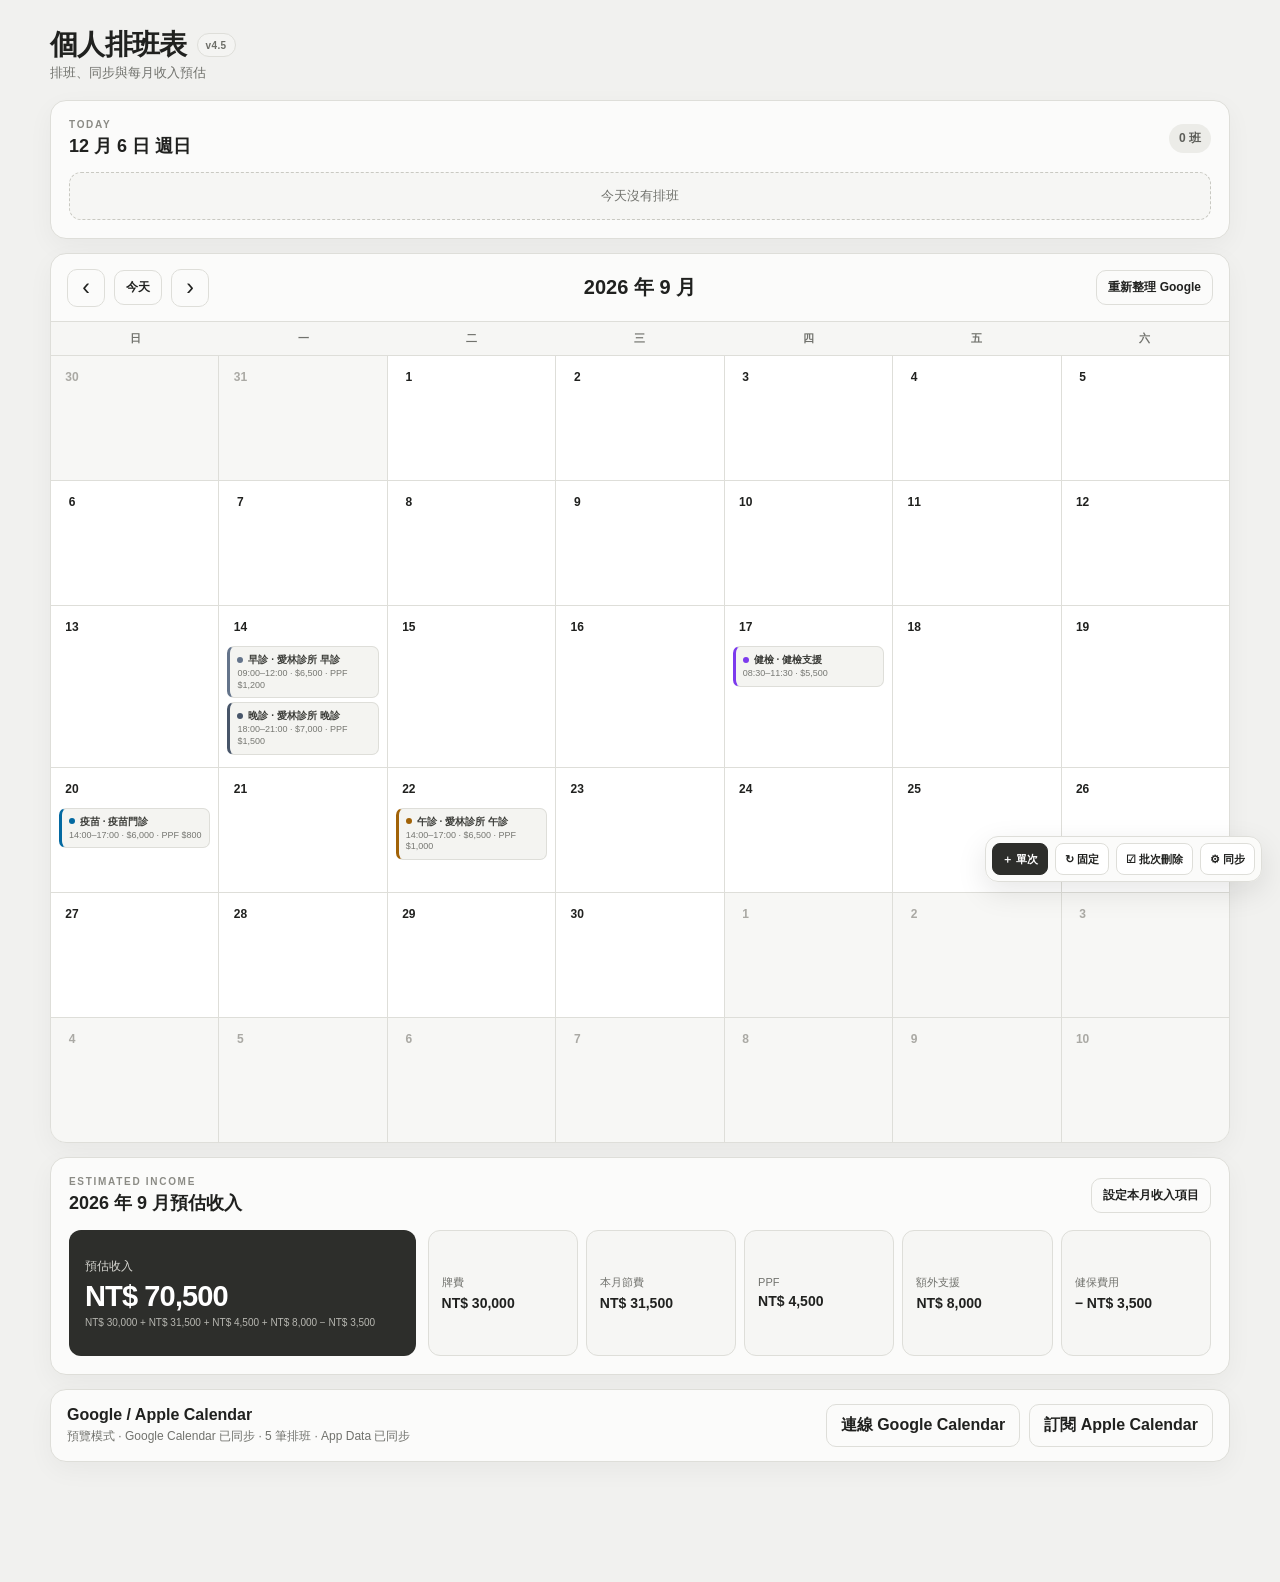
==== commit dcf1d143: "v4.5" ====
--- a/preview.html
+++ b/preview.html
@@ -4,8 +4,8 @@
   <meta charset="utf-8" />
   <meta name="viewport" content="width=device-width, initial-scale=1" />
   <meta name="theme-color" content="#f3f3f1" />
-  <meta name="description" content="個人排班日曆 v4.4：GitHub Pages + Google Calendar + Drive App Data 同步" />
-  <title>個人排班表 v4.4 預覽</title>
+  <meta name="description" content="個人排班日曆：GitHub Pages + Google Calendar + Drive App Data 同步" />
+  <title>個人排班表 v4.5 預覽</title>
   <style>:root {
   --bg: #f1f1ef;
   --surface: #fbfbfa;
@@ -263,6 +263,95 @@
 @media(max-width:560px){
   .cloud-status-actions{display:grid;grid-template-columns:1fr}
 }
+
+
+/* v4.5 */
+.title-row{
+  display:flex;
+  align-items:center;
+  gap:10px;
+  flex-wrap:wrap;
+}
+.title-row h1{margin:0}
+.version-badge{
+  display:inline-flex;
+  align-items:center;
+  min-height:24px;
+  padding:3px 8px;
+  border-radius:999px;
+  border:1px solid var(--line);
+  background:#f4f4f2;
+  color:#6d6e68;
+  font-size:10px;
+  font-weight:800;
+  letter-spacing:.04em;
+}
+
+#batchDeleteBtn.danger{
+  border-color:#d9b6b6;
+  background:#fff5f5;
+  color:#8f3f3f;
+}
+.batch-delete-mode .calendar-event,
+.batch-delete-mode [data-shift-id]{
+  cursor:pointer;
+}
+.batch-check{
+  display:none;
+  align-items:center;
+  justify-content:center;
+  flex:0 0 auto;
+  margin-right:6px;
+  cursor:pointer;
+}
+.batch-delete-mode .batch-check{
+  display:inline-flex;
+}
+.batch-check input{
+  position:absolute;
+  opacity:0;
+  pointer-events:none;
+}
+.batch-check span{
+  width:18px;
+  height:18px;
+  border:1.5px solid #a7a9a3;
+  border-radius:5px;
+  background:#fff;
+  display:inline-flex;
+  align-items:center;
+  justify-content:center;
+  box-sizing:border-box;
+}
+.batch-check input:checked + span{
+  background:#353631;
+  border-color:#353631;
+}
+.batch-check input:checked + span::after{
+  content:'✓';
+  color:#fff;
+  font-size:12px;
+  line-height:1;
+  font-weight:900;
+}
+.selected-for-delete{
+  outline:2px solid rgba(143,63,63,.26);
+  outline-offset:1px;
+  background:#fff8f8 !important;
+}
+
+.batch-delete-mode .day-add{visibility:hidden}
+.batch-check[aria-checked="true"] span{
+  background:#353631;
+  border-color:#353631;
+}
+.batch-check[aria-checked="true"] span::after{
+  content:'✓';
+  color:#fff;
+  font-size:12px;
+  line-height:1;
+  font-weight:900;
+}
 </style>
   
 </head>
@@ -270,8 +359,7 @@
   <div class="app-shell">
     <header class="topbar">
       <div>
-        <p class="eyebrow">MY ROSTER</p>
-        <h1>個人排班表 <span style="font-size:11px;font-weight:800;color:#777;border:1px solid #ddd;padding:3px 6px;border-radius:999px;vertical-align:4px">v4.4 PREVIEW</span></h1>
+<div class="title-row"><h1>個人排班表</h1><span class="version-badge">v4.5</span></div>
         <p class="subtle">排班、同步與每月收入預估</p>
       </div>
 
@@ -347,6 +435,7 @@
   <div class="floating-actions" aria-label="排班快捷操作">
     <button class="fab" id="addShiftBtn" type="button" title="新增單次排班">＋ 單次</button>
     <button class="fab" id="bulkShiftBtn" type="button" title="新增固定排班">↻ 固定</button>
+    <button class="fab" id="batchDeleteBtn" type="button" title="批次刪除">☑ 批次刪除</button>
     <button class="fab" id="settingsBtn" type="button" title="同步設定">⚙ 同步</button>
   </div>
 
@@ -595,8 +684,7 @@
 localStorage.setItem('roster_appdata_cache_v42', "{\"schemaVersion\": 4, \"googleClientId\": \"720414757752-demo.apps.googleusercontent.com\", \"calendarId\": \"demo@group.calendar.google.com\", \"appleIcsUrl\": \"https://calendar.google.com/calendar/ical/DEMO/basic.ics\", \"typeColors\": {\"morning\": \"#64748b\", \"afternoon\": \"#a16207\", \"evening\": \"#475569\", \"support\": \"#0f766e\", \"health\": \"#7c3aed\", \"midmonth\": \"#b45309\", \"vaccine\": \"#0369a1\", \"other\": \"#6b7280\"}, \"incomeSettings\": {\"2026-09\": {\"license\": 30000, \"support\": 8000, \"insurance\": 3500}}}");
 localStorage.setItem('roster_cache_demo@group.calendar.google.com', "[{\"id\": \"demo1\", \"title\": \"\u611b\u6797\u8a3a\u6240 \u65e9\u8a3a\", \"location\": \"\u58eb\u6797\", \"date\": \"2026-09-14\", \"type\": \"morning\", \"start\": \"09:00\", \"end\": \"12:00\", \"fee\": 6500, \"ppf\": 1200, \"customType\": \"\", \"note\": \"\"}, {\"id\": \"demo2\", \"title\": \"\u611b\u6797\u8a3a\u6240 \u665a\u8a3a\", \"location\": \"\u8606\u6d32\", \"date\": \"2026-09-14\", \"type\": \"evening\", \"start\": \"18:00\", \"end\": \"21:00\", \"fee\": 7000, \"ppf\": 1500, \"customType\": \"\", \"note\": \"\"}, {\"id\": \"demo3\", \"title\": \"\u5065\u6aa2\u652f\u63f4\", \"location\": \"\u58eb\u6797\", \"date\": \"2026-09-17\", \"type\": \"health\", \"start\": \"08:30\", \"end\": \"11:30\", \"fee\": 5500, \"ppf\": 0, \"customType\": \"\", \"note\": \"\"}, {\"id\": \"demo4\", \"title\": \"\u75ab\u82d7\u9580\u8a3a\", \"location\": \"\u8606\u6d32\", \"date\": \"2026-09-20\", \"type\": \"vaccine\", \"start\": \"14:00\", \"end\": \"17:00\", \"fee\": 6000, \"ppf\": 800, \"customType\": \"\", \"note\": \"\"}, {\"id\": \"demo5\", \"title\": \"\u611b\u6797\u8a3a\u6240 \u5348\u8a3a\", \"location\": \"\u58eb\u6797\", \"date\": \"2026-09-22\", \"type\": \"afternoon\", \"start\": \"14:00\", \"end\": \"17:00\", \"fee\": 6500, \"ppf\": 1000, \"customType\": \"\", \"note\": \"\"}]");
 </script>
-<script>
-const $ = (id) => document.getElementById(id);
+<script>const $ = (id) => document.getElementById(id);
 const TZ = 'Asia/Taipei';
 const WEEKDAYS = ['週日','週一','週二','週三','週四','週五','週六'];
 const APPDATA_FILENAME = 'roster-calendar-v4.2.json'; // 保留舊檔名以相容 v4.2/v4.1 資料
@@ -622,6 +710,8 @@
   cloudConfig: null,
   driveStatus: 'idle',
   driveLastError: '',
+  batchDeleteMode: false,
+  selectedShiftIds: new Set(),
   typeColors: { ...DEFAULT_TYPE_COLORS }
 };
 
@@ -791,6 +881,109 @@
   $('incomeInsurance').textContent = `− ${money(settings.insurance)}`;
   $('incomeFormula').textContent = `${money(settings.license)} + ${money(shiftFees)} + ${money(shiftPpf)} + ${money(settings.support)} − ${money(settings.insurance)}`;
 }
+
+
+function decorateCalendarForBatchDelete() {
+  if (!state.batchDeleteMode) return;
+  document.querySelectorAll('[data-shift-id]').forEach(el => {
+    const id = el.dataset.shiftId;
+    if (!id || el.querySelector('.batch-check')) return;
+    const check = document.createElement('label');
+    check.className = 'batch-check';
+    check.innerHTML = `<input class="batch-select-checkbox" type="checkbox" ${state.selectedShiftIds.has(id) ? 'checked' : ''}><span></span>`;
+    check.addEventListener('click', ev => ev.stopPropagation());
+    const input = check.querySelector('input');
+    input.addEventListener('change', ev => {
+      ev.stopPropagation();
+      toggleShiftSelection(id, ev.target.checked);
+    });
+    el.prepend(check);
+  });
+}
+
+function updateBatchDeleteButton() {
+  const btn = $('batchDeleteBtn');
+  if (!btn) return;
+  const count = state.selectedShiftIds.size;
+  if (!state.batchDeleteMode) {
+    btn.textContent = '☑ 批次刪除';
+    btn.classList.remove('danger');
+    btn.title = '批次刪除';
+    return;
+  }
+  btn.classList.add('danger');
+  btn.textContent = count > 0 ? `刪除已選 (${count})` : '取消批次刪除';
+  btn.title = count > 0 ? `刪除 ${count} 筆事件` : '離開批次刪除模式';
+}
+
+function setBatchDeleteMode(enabled) {
+  state.batchDeleteMode = !!enabled;
+  if (!enabled) state.selectedShiftIds.clear();
+  document.body.classList.toggle('batch-delete-mode', state.batchDeleteMode);
+  updateBatchDeleteButton();
+  renderCalendar();
+  wireDynamic();
+}
+
+function toggleShiftSelection(id, checked) {
+  if (checked) state.selectedShiftIds.add(id);
+  else state.selectedShiftIds.delete(id);
+  updateBatchDeleteButton();
+}
+
+function deleteSelectedShifts() {
+  const ids = [...state.selectedShiftIds];
+  if (!ids.length) {
+    setBatchDeleteMode(false);
+    return;
+  }
+
+  const shifts = state.shifts.filter(s => ids.includes(s.id));
+  if (!shifts.length) {
+    setBatchDeleteMode(false);
+    return;
+  }
+
+  if (!confirm(`確定要刪除已選取的 ${shifts.length} 筆排班嗎？此動作會同步刪除 Google Calendar 事件。`)) return;
+
+  const btn = $('batchDeleteBtn');
+  if (btn) {
+    btn.disabled = true;
+    btn.textContent = `刪除中 0/${shifts.length}`;
+  }
+
+  withGoogleAccess(async () => {
+    try {
+      await tryLoadAppDataConfig();
+      const cal = getCalendarId();
+      if (!cal) throw new Error('請先在同步設定輸入排班 Calendar ID');
+
+      let done = 0;
+      for (const shift of shifts) {
+        await calendarRequest(`/calendars/${encodeURIComponent(cal)}/events/${encodeURIComponent(shift.id)}`, {
+          method: 'DELETE'
+        });
+        done += 1;
+        if (btn) btn.textContent = `刪除中 ${done}/${shifts.length}`;
+      }
+
+      state.shifts = state.shifts.filter(s => !ids.includes(s.id));
+      saveShiftCache();
+      state.selectedShiftIds.clear();
+      state.batchDeleteMode = false;
+      document.body.classList.remove('batch-delete-mode');
+      renderAll();
+      updateBatchDeleteButton();
+      showToast(`已刪除 ${shifts.length} 筆排班`);
+    } finally {
+      if (btn) {
+        btn.disabled = false;
+        updateBatchDeleteButton();
+      }
+    }
+  });
+}
+
 function renderCalendar() {
   const y = state.cursor.getFullYear(), m = state.cursor.getMonth();
   $('monthTitle').textContent = `${y} 年 ${m+1} 月`;
@@ -800,19 +993,39 @@
     const d=new Date(start); d.setDate(start.getDate()+i);
     const dateStr=ymd(d);
     const dayShifts=state.shifts.filter(s=>s.date===dateStr).sort((a,b)=>a.start.localeCompare(b.start));
-    const shown=dayShifts.slice(0,3), outside=d.getMonth()!==m;
+    const shown=state.batchDeleteMode ? dayShifts : dayShifts.slice(0,3), outside=d.getMonth()!==m;
     cells.push(`<div class="day-cell ${outside?'outside':''} ${dateStr===today?'today':''}">
       <div class="day-head"><span class="day-number">${d.getDate()}</span><button class="day-add" data-add-date="${dateStr}" type="button" aria-label="新增班別">＋</button></div>
-      ${shown.map(s=>`<button class="event-chip" data-edit="${s.id}" type="button" style="--marker:${shiftColor(s)}"><strong><i class="chip-dot"></i>${escapeHtml(typeLabel(s))} · ${escapeHtml(s.title)}</strong><span>${timeRange(s)}${toNum(s.fee)?` · ${money(s.fee).replace('NT$ ','$')}`:''}${toNum(s.ppf)?` · PPF ${money(s.ppf).replace('NT$ ','$')}`:''}</span></button>`).join('')}
-      ${dayShifts.length>3?`<div class="more-chip">＋${dayShifts.length-3} 班</div>`:''}
+      ${shown.map(s=>`<button class="event-chip ${state.selectedShiftIds.has(s.id)?'selected-for-delete':''}" data-edit="${s.id}" data-shift-id="${s.id}" type="button" style="--marker:${shiftColor(s)}">
+        ${state.batchDeleteMode?`<span class="batch-check" role="checkbox" aria-checked="${state.selectedShiftIds.has(s.id)?'true':'false'}"><span></span></span>`:''}
+        <strong><i class="chip-dot"></i>${escapeHtml(typeLabel(s))} · ${escapeHtml(s.title)}</strong>
+        <span>${timeRange(s)}${toNum(s.fee)?` · ${money(s.fee).replace('NT$ ','$')}`:''}${toNum(s.ppf)?` · PPF ${money(s.ppf).replace('NT$ ','$')}`:''}</span>
+      </button>`).join('')}
+      ${!state.batchDeleteMode && dayShifts.length>3?`<div class="more-chip">＋${dayShifts.length-3} 班</div>`:''}
     </div>`);
   }
   $('calendarGrid').innerHTML=cells.join('');
 }
+
 function renderAll() { renderToday(); renderCalendar(); renderIncome(); wireDynamic(); }
 function wireDynamic() {
-  document.querySelectorAll('[data-edit]').forEach(el=>el.onclick=()=>openShiftModal(state.shifts.find(s=>s.id===el.dataset.edit)));
-  document.querySelectorAll('[data-add-date]').forEach(el=>el.onclick=(e)=>{e.stopPropagation(); openShiftModal(null,el.dataset.addDate);});
+  document.querySelectorAll('[data-edit]').forEach(el=>el.onclick=()=>{
+    const shift=state.shifts.find(s=>s.id===el.dataset.edit);
+    if(!shift) return;
+    if(state.batchDeleteMode){
+      const next=!state.selectedShiftIds.has(shift.id);
+      toggleShiftSelection(shift.id,next);
+      renderCalendar();
+      wireDynamic();
+      return;
+    }
+    openShiftModal(shift);
+  });
+  document.querySelectorAll('[data-add-date]').forEach(el=>el.onclick=(e)=>{
+    e.stopPropagation();
+    if(state.batchDeleteMode) return;
+    openShiftModal(null,el.dataset.addDate);
+  });
 }
 
 function openShiftModal(shift=null,date=null) {
@@ -1177,6 +1390,23 @@
   else if(state.driveStatus==='idle') setAppDataStatus('cached','尚未載入雲端設定，目前使用本機快取；Calendar 排班仍可正常操作。');
   openModal('settingsModal');
 }
+
+if ($('batchDeleteBtn')) {
+  $('batchDeleteBtn').onclick = async () => {
+    if (!state.batchDeleteMode) {
+      setBatchDeleteMode(true);
+      showToast('批次刪除模式：在月曆上勾選要刪除的事件');
+      return;
+    }
+    if (state.selectedShiftIds.size === 0) {
+      setBatchDeleteMode(false);
+      showToast('已取消批次刪除');
+      return;
+    }
+    deleteSelectedShifts();
+  };
+}
+
 $('settingsBtn').onclick=openSettings;
 $('saveSettingsBtn').onclick=()=>{
   const clientId=$('googleClientId').value.trim();
@@ -1235,28 +1465,44 @@
 loadShiftCache(); renderAll();
 setAppDataStatus('cached','尚未載入 Drive App Data，目前使用本機快取；Calendar 排班可獨立操作。');
 if(getBootstrapClientId()) $('syncStatus').textContent=`顯示本機快取 · ${state.shifts.length} 筆；按「連線 Google Calendar」取得最新 App Data 與排班`;
-
 </script>
 <script>
 try {
-  state.cursor = new Date(2026, 8, 1);
+  state.cursor = new Date(2026,8,1);
   state.cloudLoaded = true;
-  setAppDataStatus('ready','預覽模式：Drive App Data 已同步 · 12:46');
-  $('syncStatus').textContent = '預覽模式 · Google Calendar 已同步 · 5 筆排班 · App Data 已同步';
+  setAppDataStatus('ready','預覽模式：Drive App Data 已同步');
+  $('syncStatus').textContent='預覽模式 · Google Calendar 已同步 · 5 筆排班 · App Data 已同步';
   renderAll();
-  // In preview, cloud/network action buttons only show a toast.
-  const previewOnly = (msg) => (e) => { if(e) e.preventDefault(); showToast(msg); };
-  $('googleSyncBtn').onclick = previewOnly('預覽模式：實際版本會同步 Google Calendar 與 App Data');
-  $('refreshBtn').onclick = previewOnly('預覽模式：實際版本會重新讀取 Google Calendar');
-  $('retryAppDataBtn').onclick = previewOnly('預覽模式：Drive App Data 狀態正常');
-  $('reauthDriveBtn').onclick = previewOnly('預覽模式：實際版本會重新要求 Google 授權');
-  $('saveSettingsBtn').onclick = previewOnly('預覽模式：設定可編輯，正式版會同步到 Drive App Data');
-  $('appleSubscribeBtn').onclick = previewOnly('預覽模式：正式版會開啟 Apple Calendar 訂閱');
-  // keep modal opening/editing functional but prevent network saves
-  $('shiftForm').onsubmit = previewOnly('預覽模式：正式版會儲存到 Google Calendar');
-  $('bulkForm').onsubmit = previewOnly('預覽模式：正式版會建立固定排班');
-  $('incomeForm').onsubmit = previewOnly('預覽模式：正式版會保存收入並同步 App Data');
-} catch(e) { console.error(e); }
+
+  $('batchDeleteBtn').onclick=()=>{
+    if(!state.batchDeleteMode){
+      setBatchDeleteMode(true);
+      showToast('批次刪除模式：點選月曆事件即可打勾');
+      return;
+    }
+    if(state.selectedShiftIds.size===0){
+      setBatchDeleteMode(false);
+      showToast('已取消批次刪除');
+      return;
+    }
+    const count=state.selectedShiftIds.size;
+    state.shifts=state.shifts.filter(s=>!state.selectedShiftIds.has(s.id));
+    state.selectedShiftIds.clear();
+    state.batchDeleteMode=false;
+    document.body.classList.remove('batch-delete-mode');
+    renderAll();
+    updateBatchDeleteButton();
+    showToast(`預覽：已刪除 ${count} 筆事件`);
+  };
+
+  const previewOnly=(msg)=>(e)=>{if(e)e.preventDefault();showToast(msg);};
+  $('googleSyncBtn').onclick=previewOnly('預覽模式：實際版本會同步 Google Calendar 與 App Data');
+  $('refreshBtn').onclick=previewOnly('預覽模式：實際版本會重新讀取 Google Calendar');
+  $('retryAppDataBtn').onclick=previewOnly('預覽模式：Drive App Data 狀態正常');
+  $('reauthDriveBtn').onclick=previewOnly('預覽模式：實際版本會重新要求 Google 授權');
+  $('saveSettingsBtn').onclick=previewOnly('預覽模式：設定可編輯，正式版會同步到 Drive App Data');
+  $('appleSubscribeBtn').onclick=previewOnly('預覽模式：正式版會開啟 Apple Calendar 訂閱');
+}catch(e){console.error(e)}
 </script>
 </body>
 </html>
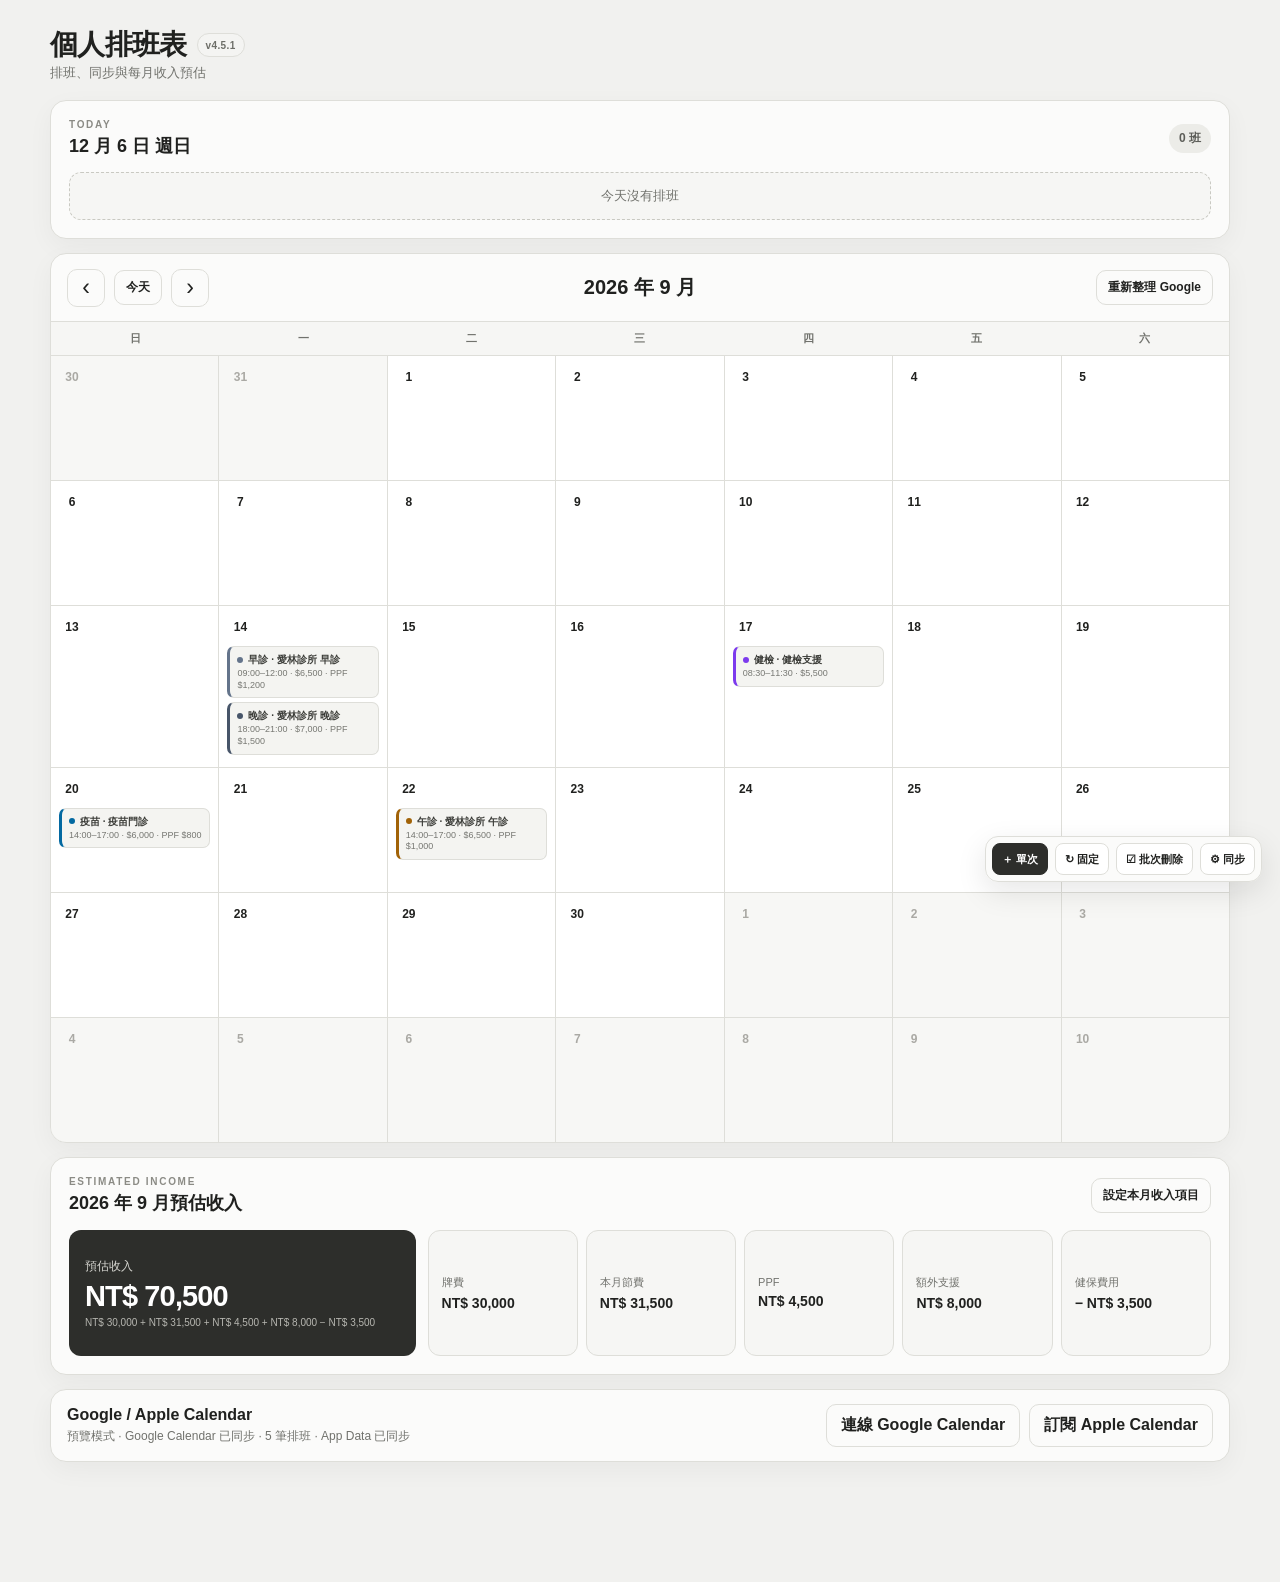
==== commit 1c66e366: "v4.5.1" ====
--- a/preview.html
+++ b/preview.html
@@ -5,7 +5,8 @@
   <meta name="viewport" content="width=device-width, initial-scale=1" />
   <meta name="theme-color" content="#f3f3f1" />
   <meta name="description" content="個人排班日曆：GitHub Pages + Google Calendar + Drive App Data 同步" />
-  <title>個人排班表 v4.5 預覽</title>
+  <meta name="roster-build" content="4.5.1" />
+  <title>個人排班表 v4.5.1 預覽</title>
   <style>:root {
   --bg: #f1f1ef;
   --surface: #fbfbfa;
@@ -352,6 +353,23 @@
   line-height:1;
   font-weight:900;
 }
+
+
+/* v4.5.1 — batch delete click reliability */
+.floating-actions{
+  pointer-events:auto;
+  isolation:isolate;
+}
+#batchDeleteBtn{
+  position:relative;
+  z-index:2;
+  pointer-events:auto !important;
+  touch-action:manipulation;
+  -webkit-tap-highlight-color:rgba(0,0,0,.06);
+}
+#batchDeleteBtn:active{
+  transform:translateY(1px);
+}
 </style>
   
 </head>
@@ -359,7 +377,7 @@
   <div class="app-shell">
     <header class="topbar">
       <div>
-<div class="title-row"><h1>個人排班表</h1><span class="version-badge">v4.5</span></div>
+<div class="title-row"><h1>個人排班表</h1><span class="version-badge">v4.5.1</span></div>
         <p class="subtle">排班、同步與每月收入預估</p>
       </div>
 
@@ -684,7 +702,8 @@
 localStorage.setItem('roster_appdata_cache_v42', "{\"schemaVersion\": 4, \"googleClientId\": \"720414757752-demo.apps.googleusercontent.com\", \"calendarId\": \"demo@group.calendar.google.com\", \"appleIcsUrl\": \"https://calendar.google.com/calendar/ical/DEMO/basic.ics\", \"typeColors\": {\"morning\": \"#64748b\", \"afternoon\": \"#a16207\", \"evening\": \"#475569\", \"support\": \"#0f766e\", \"health\": \"#7c3aed\", \"midmonth\": \"#b45309\", \"vaccine\": \"#0369a1\", \"other\": \"#6b7280\"}, \"incomeSettings\": {\"2026-09\": {\"license\": 30000, \"support\": 8000, \"insurance\": 3500}}}");
 localStorage.setItem('roster_cache_demo@group.calendar.google.com', "[{\"id\": \"demo1\", \"title\": \"\u611b\u6797\u8a3a\u6240 \u65e9\u8a3a\", \"location\": \"\u58eb\u6797\", \"date\": \"2026-09-14\", \"type\": \"morning\", \"start\": \"09:00\", \"end\": \"12:00\", \"fee\": 6500, \"ppf\": 1200, \"customType\": \"\", \"note\": \"\"}, {\"id\": \"demo2\", \"title\": \"\u611b\u6797\u8a3a\u6240 \u665a\u8a3a\", \"location\": \"\u8606\u6d32\", \"date\": \"2026-09-14\", \"type\": \"evening\", \"start\": \"18:00\", \"end\": \"21:00\", \"fee\": 7000, \"ppf\": 1500, \"customType\": \"\", \"note\": \"\"}, {\"id\": \"demo3\", \"title\": \"\u5065\u6aa2\u652f\u63f4\", \"location\": \"\u58eb\u6797\", \"date\": \"2026-09-17\", \"type\": \"health\", \"start\": \"08:30\", \"end\": \"11:30\", \"fee\": 5500, \"ppf\": 0, \"customType\": \"\", \"note\": \"\"}, {\"id\": \"demo4\", \"title\": \"\u75ab\u82d7\u9580\u8a3a\", \"location\": \"\u8606\u6d32\", \"date\": \"2026-09-20\", \"type\": \"vaccine\", \"start\": \"14:00\", \"end\": \"17:00\", \"fee\": 6000, \"ppf\": 800, \"customType\": \"\", \"note\": \"\"}, {\"id\": \"demo5\", \"title\": \"\u611b\u6797\u8a3a\u6240 \u5348\u8a3a\", \"location\": \"\u58eb\u6797\", \"date\": \"2026-09-22\", \"type\": \"afternoon\", \"start\": \"14:00\", \"end\": \"17:00\", \"fee\": 6500, \"ppf\": 1000, \"customType\": \"\", \"note\": \"\"}]");
 </script>
-<script>const $ = (id) => document.getElementById(id);
+<script>window.ROSTER_VERSION = '4.5.1';
+const $ = (id) => document.getElementById(id);
 const TZ = 'Asia/Taipei';
 const WEEKDAYS = ['週日','週一','週二','週三','週四','週五','週六'];
 const APPDATA_FILENAME = 'roster-calendar-v4.2.json'; // 保留舊檔名以相容 v4.2/v4.1 資料
@@ -1391,20 +1410,32 @@
   openModal('settingsModal');
 }
 
-if ($('batchDeleteBtn')) {
-  $('batchDeleteBtn').onclick = async () => {
-    if (!state.batchDeleteMode) {
-      setBatchDeleteMode(true);
-      showToast('批次刪除模式：在月曆上勾選要刪除的事件');
-      return;
-    }
-    if (state.selectedShiftIds.size === 0) {
-      setBatchDeleteMode(false);
-      showToast('已取消批次刪除');
-      return;
-    }
-    deleteSelectedShifts();
-  };
+function handleBatchDeleteAction() {
+  if (!state.batchDeleteMode) {
+    setBatchDeleteMode(true);
+    showToast('批次刪除模式：點選月曆事件即可勾選');
+    return;
+  }
+
+  if (state.selectedShiftIds.size === 0) {
+    setBatchDeleteMode(false);
+    showToast('已取消批次刪除');
+    return;
+  }
+
+  deleteSelectedShifts();
+}
+
+// 使用事件委派，避免 GitHub Pages 更新後 DOM / 快取造成新按鈕沒有 handler。
+const floatingActions = document.querySelector('.floating-actions');
+if (floatingActions) {
+  floatingActions.addEventListener('click', (event) => {
+    const button = event.target.closest('#batchDeleteBtn');
+    if (!button || button.disabled) return;
+    event.preventDefault();
+    event.stopPropagation();
+    handleBatchDeleteAction();
+  });
 }
 
 $('settingsBtn').onclick=openSettings;
@@ -1468,41 +1499,35 @@
 </script>
 <script>
 try {
-  state.cursor = new Date(2026,8,1);
+  state.cursor = new Date(2026, 8, 1);
   state.cloudLoaded = true;
   setAppDataStatus('ready','預覽模式：Drive App Data 已同步');
-  $('syncStatus').textContent='預覽模式 · Google Calendar 已同步 · 5 筆排班 · App Data 已同步';
+  $('syncStatus').textContent = '預覽模式 · Google Calendar 已同步 · 5 筆排班 · App Data 已同步';
   renderAll();
 
-  $('batchDeleteBtn').onclick=()=>{
-    if(!state.batchDeleteMode){
-      setBatchDeleteMode(true);
-      showToast('批次刪除模式：點選月曆事件即可打勾');
-      return;
-    }
-    if(state.selectedShiftIds.size===0){
-      setBatchDeleteMode(false);
-      showToast('已取消批次刪除');
-      return;
-    }
-    const count=state.selectedShiftIds.size;
-    state.shifts=state.shifts.filter(s=>!state.selectedShiftIds.has(s.id));
+  // Preview only: replace cloud deletion with local deletion after selection.
+  window.deleteSelectedShifts = function() {
+    const ids = [...state.selectedShiftIds];
+    if (!ids.length) return;
+    state.shifts = state.shifts.filter(s => !state.selectedShiftIds.has(s.id));
     state.selectedShiftIds.clear();
-    state.batchDeleteMode=false;
+    state.batchDeleteMode = false;
     document.body.classList.remove('batch-delete-mode');
     renderAll();
     updateBatchDeleteButton();
-    showToast(`預覽：已刪除 ${count} 筆事件`);
+    showToast(`預覽：已刪除 ${ids.length} 筆事件`);
   };
 
-  const previewOnly=(msg)=>(e)=>{if(e)e.preventDefault();showToast(msg);};
-  $('googleSyncBtn').onclick=previewOnly('預覽模式：實際版本會同步 Google Calendar 與 App Data');
-  $('refreshBtn').onclick=previewOnly('預覽模式：實際版本會重新讀取 Google Calendar');
-  $('retryAppDataBtn').onclick=previewOnly('預覽模式：Drive App Data 狀態正常');
-  $('reauthDriveBtn').onclick=previewOnly('預覽模式：實際版本會重新要求 Google 授權');
-  $('saveSettingsBtn').onclick=previewOnly('預覽模式：設定可編輯，正式版會同步到 Drive App Data');
-  $('appleSubscribeBtn').onclick=previewOnly('預覽模式：正式版會開啟 Apple Calendar 訂閱');
-}catch(e){console.error(e)}
+  const previewOnly = (msg) => (e) => { if(e) e.preventDefault(); showToast(msg); };
+  $('googleSyncBtn').onclick = previewOnly('預覽模式：實際版本會同步 Google Calendar 與 App Data');
+  $('refreshBtn').onclick = previewOnly('預覽模式：實際版本會重新讀取 Google Calendar');
+  $('retryAppDataBtn').onclick = previewOnly('預覽模式：Drive App Data 狀態正常');
+  $('reauthDriveBtn').onclick = previewOnly('預覽模式：實際版本會重新要求 Google 授權');
+  $('saveSettingsBtn').onclick = previewOnly('預覽模式：正式版會同步設定到 Drive App Data');
+  $('appleSubscribeBtn').onclick = previewOnly('預覽模式：正式版會開啟 Apple Calendar 訂閱');
+} catch(e) {
+  console.error(e);
+}
 </script>
 </body>
 </html>
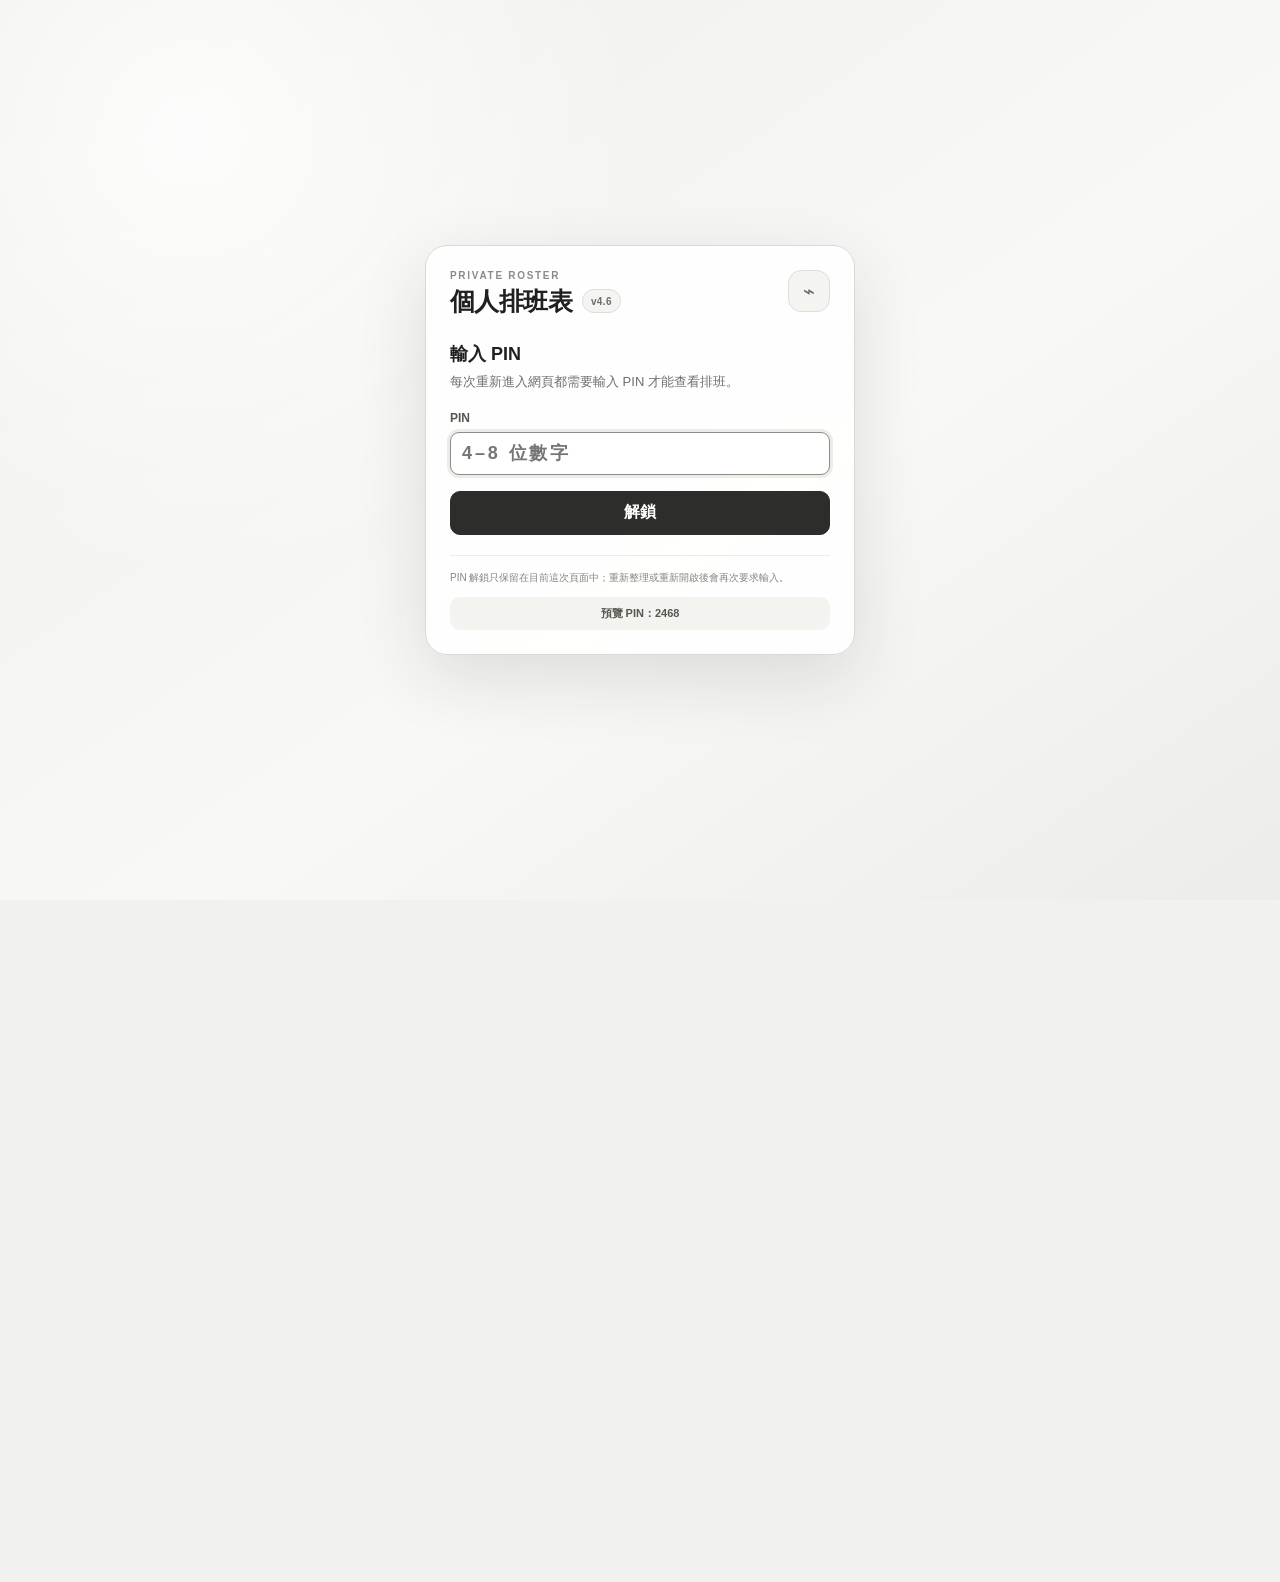
==== commit d5161518: "v4.6" ====
--- a/preview.html
+++ b/preview.html
@@ -5,8 +5,12 @@
   <meta name="viewport" content="width=device-width, initial-scale=1" />
   <meta name="theme-color" content="#f3f3f1" />
   <meta name="description" content="個人排班日曆：GitHub Pages + Google Calendar + Drive App Data 同步" />
-  <meta name="roster-build" content="4.5.1" />
-  <title>個人排班表 v4.5.1 預覽</title>
+  <meta name="robots" content="noindex, nofollow, noarchive, nosnippet, noimageindex" />
+  <meta name="googlebot" content="noindex, nofollow, nosnippet, noimageindex" />
+  <meta name="bingbot" content="noindex, nofollow, noarchive, nosnippet, noimageindex" />
+  <meta name="referrer" content="no-referrer" />
+  <meta name="roster-build" content="4.6" />
+  <title>個人排班表 v4.6 預覽</title>
   <style>:root {
   --bg: #f1f1ef;
   --surface: #fbfbfa;
@@ -370,14 +374,127 @@
 #batchDeleteBtn:active{
   transform:translateY(1px);
 }
+
+
+/* v4.6 — PIN gate */
+body.app-locked{overflow:hidden}
+body.app-locked > .app-shell,
+body.app-locked > .floating-actions,
+body.app-locked > .modal-backdrop,
+body.app-locked > .toast{
+  visibility:hidden !important;
+  pointer-events:none !important;
+}
+.pin-gate{
+  position:fixed;
+  inset:0;
+  z-index:10000;
+  display:grid;
+  place-items:center;
+  padding:20px;
+  background:
+    radial-gradient(circle at 15% 15%, rgba(255,255,255,.82), transparent 34%),
+    linear-gradient(145deg,#efefec,#f8f8f6 58%,#ececea);
+}
+.pin-gate.hidden{display:none !important;pointer-events:none !important}
+.pin-card{
+  width:min(100%,430px);
+  border:1px solid #d9d9d4;
+  border-radius:22px;
+  background:rgba(255,255,255,.94);
+  box-shadow:0 24px 70px rgba(30,31,28,.12);
+  padding:24px;
+}
+.pin-brand{display:flex;align-items:flex-start;justify-content:space-between;gap:18px;margin-bottom:24px}
+.pin-brand h1{font-size:25px}
+.pin-lock-icon{
+  width:42px;height:42px;border-radius:13px;display:grid;place-items:center;
+  border:1px solid #deded9;background:#f4f4f1;color:#666862;font-size:20px
+}
+.pin-step h2{margin:0 0 6px;font-size:18px}
+.pin-copy{color:#6f706a;font-size:13px;line-height:1.6;margin:0 0 18px}
+.pin-step label{display:grid;gap:7px;margin-bottom:12px;font-size:12px;font-weight:700;color:#555751}
+.pin-step input{width:100%;box-sizing:border-box;font-size:18px;letter-spacing:.16em}
+.pin-step input#pinClientIdInput{font-size:13px;letter-spacing:0}
+.pin-primary{width:100%;min-height:44px;margin-top:4px}
+.pin-error{
+  padding:9px 11px;border:1px solid #ead1d1;border-radius:10px;background:#fff5f5;
+  color:#8a3e3e;font-size:12px;line-height:1.5;margin:2px 0 12px
+}
+.pin-foot{
+  border-top:1px solid #ecece8;margin-top:20px;padding-top:14px;color:#858680;
+  font-size:10px;line-height:1.55
+}
+@media(max-width:560px){
+  .pin-gate{padding:14px}
+  .pin-card{padding:20px;border-radius:18px}
+}
 </style>
   
 </head>
-<body>
+<body class="app-locked">
+
+  <div class="pin-gate" id="pinGate" aria-live="polite">
+    <div class="pin-card">
+      <div class="pin-brand">
+        <div>
+          <p class="eyebrow">PRIVATE ROSTER</p>
+          <div class="title-row"><h1>個人排班表</h1><span class="version-badge">v4.6</span></div>
+        </div>
+        <span class="pin-lock-icon" aria-hidden="true">⌁</span>
+      </div>
+
+      <div id="pinGateLoading" class="pin-step">
+        <h2>載入安全設定</h2>
+        <p class="pin-copy">正在確認這台裝置是否已有 PIN 驗證資料。</p>
+      </div>
+
+      <form id="pinUnlockForm" class="pin-step hidden" autocomplete="off">
+        <h2>輸入 PIN</h2>
+        <p class="pin-copy">每次重新進入網頁都需要輸入 PIN 才能查看排班。</p>
+        <label>PIN
+          <input id="pinUnlockInput" type="password" inputmode="numeric" pattern="[0-9]*"
+                 maxlength="8" autocomplete="off" placeholder="4–8 位數字" />
+        </label>
+        <p class="pin-error hidden" id="pinUnlockError"></p>
+        <button class="btn dark pin-primary" type="submit">解鎖</button>
+      </form>
+
+      <div id="pinCloudStep" class="pin-step hidden">
+        <h2>取得 PIN 設定</h2>
+        <p class="pin-copy">這台裝置還沒有 PIN 驗證資料。請先連線同一個 Google 帳號，從 Drive App Data 取得設定。</p>
+        <label id="pinClientIdLabel" class="hidden">Google OAuth Client ID
+          <input id="pinClientIdInput" autocomplete="off" placeholder="xxxxxxxx.apps.googleusercontent.com" />
+        </label>
+        <p class="pin-error hidden" id="pinCloudError"></p>
+        <button class="btn dark pin-primary" id="pinLoadCloudBtn" type="button">連線 Google 並載入</button>
+      </div>
+
+      <form id="pinSetupForm" class="pin-step hidden" autocomplete="off">
+        <h2>首次設定 PIN</h2>
+        <p class="pin-copy">PIN 會加鹽雜湊後儲存在 Google Drive App Data，不會保存 PIN 明碼。</p>
+        <label>設定 PIN
+          <input id="pinSetupInput" type="password" inputmode="numeric" pattern="[0-9]*"
+                 maxlength="8" autocomplete="new-password" placeholder="4–8 位數字" />
+        </label>
+        <label>再次輸入 PIN
+          <input id="pinSetupConfirm" type="password" inputmode="numeric" pattern="[0-9]*"
+                 maxlength="8" autocomplete="new-password" placeholder="再次輸入" />
+        </label>
+        <p class="pin-error hidden" id="pinSetupError"></p>
+        <button class="btn dark pin-primary" type="submit">儲存 PIN 並進入</button>
+      </form>
+
+      <div class="pin-foot">
+        PIN 解鎖只保留在目前這次頁面中；重新整理或重新開啟後會再次要求輸入。
+      </div>
+    </div>
+  </div>
+
   <div class="app-shell">
     <header class="topbar">
       <div>
-<div class="title-row"><h1>個人排班表</h1><span class="version-badge">v4.5.1</span></div>
+<div class="title-row"><h1>個人排班表</h1><span class="version-badge">v4.6</span></div>
         <p class="subtle">排班、同步與每月收入預估</p>
       </div>
 
@@ -699,15 +816,18 @@
 
 <script>
 localStorage.setItem('roster_google_client_id', "720414757752-demo.apps.googleusercontent.com");
-localStorage.setItem('roster_appdata_cache_v42', "{\"schemaVersion\": 4, \"googleClientId\": \"720414757752-demo.apps.googleusercontent.com\", \"calendarId\": \"demo@group.calendar.google.com\", \"appleIcsUrl\": \"https://calendar.google.com/calendar/ical/DEMO/basic.ics\", \"typeColors\": {\"morning\": \"#64748b\", \"afternoon\": \"#a16207\", \"evening\": \"#475569\", \"support\": \"#0f766e\", \"health\": \"#7c3aed\", \"midmonth\": \"#b45309\", \"vaccine\": \"#0369a1\", \"other\": \"#6b7280\"}, \"incomeSettings\": {\"2026-09\": {\"license\": 30000, \"support\": 8000, \"insurance\": 3500}}}");
-localStorage.setItem('roster_cache_demo@group.calendar.google.com', "[{\"id\": \"demo1\", \"title\": \"\u611b\u6797\u8a3a\u6240 \u65e9\u8a3a\", \"location\": \"\u58eb\u6797\", \"date\": \"2026-09-14\", \"type\": \"morning\", \"start\": \"09:00\", \"end\": \"12:00\", \"fee\": 6500, \"ppf\": 1200, \"customType\": \"\", \"note\": \"\"}, {\"id\": \"demo2\", \"title\": \"\u611b\u6797\u8a3a\u6240 \u665a\u8a3a\", \"location\": \"\u8606\u6d32\", \"date\": \"2026-09-14\", \"type\": \"evening\", \"start\": \"18:00\", \"end\": \"21:00\", \"fee\": 7000, \"ppf\": 1500, \"customType\": \"\", \"note\": \"\"}, {\"id\": \"demo3\", \"title\": \"\u5065\u6aa2\u652f\u63f4\", \"location\": \"\u58eb\u6797\", \"date\": \"2026-09-17\", \"type\": \"health\", \"start\": \"08:30\", \"end\": \"11:30\", \"fee\": 5500, \"ppf\": 0, \"customType\": \"\", \"note\": \"\"}, {\"id\": \"demo4\", \"title\": \"\u75ab\u82d7\u9580\u8a3a\", \"location\": \"\u8606\u6d32\", \"date\": \"2026-09-20\", \"type\": \"vaccine\", \"start\": \"14:00\", \"end\": \"17:00\", \"fee\": 6000, \"ppf\": 800, \"customType\": \"\", \"note\": \"\"}, {\"id\": \"demo5\", \"title\": \"\u611b\u6797\u8a3a\u6240 \u5348\u8a3a\", \"location\": \"\u58eb\u6797\", \"date\": \"2026-09-22\", \"type\": \"afternoon\", \"start\": \"14:00\", \"end\": \"17:00\", \"fee\": 6500, \"ppf\": 1000, \"customType\": \"\", \"note\": \"\"}]");
+localStorage.setItem('roster_appdata_cache_v42', "{\"schemaVersion\": 2, \"googleClientId\": \"720414757752-demo.apps.googleusercontent.com\", \"calendarId\": \"demo@group.calendar.google.com\", \"appleIcsUrl\": \"https://calendar.google.com/calendar/ical/DEMO/basic.ics\", \"typeColors\": {\"morning\": \"#64748b\", \"afternoon\": \"#a16207\", \"evening\": \"#475569\", \"support\": \"#0f766e\", \"health\": \"#7c3aed\", \"midmonth\": \"#b45309\", \"vaccine\": \"#0369a1\", \"other\": \"#6b7280\"}, \"incomeSettings\": {\"2026-09\": {\"license\": 30000, \"support\": 8000, \"insurance\": 3500}}}");
+localStorage.setItem('roster_cache_demo@group.calendar.google.com', "[{\"id\": \"demo1\", \"title\": \"\u611b\u6797\u8a3a\u6240 \u65e9\u8a3a\", \"location\": \"\u58eb\u6797\", \"date\": \"2026-09-16\", \"type\": \"morning\", \"start\": \"09:00\", \"end\": \"12:00\", \"fee\": 6500, \"ppf\": 1200, \"customType\": \"\", \"note\": \"\"}, {\"id\": \"demo2\", \"title\": \"\u611b\u6797\u8a3a\u6240 \u665a\u8a3a\", \"location\": \"\u8606\u6d32\", \"date\": \"2026-09-16\", \"type\": \"evening\", \"start\": \"18:00\", \"end\": \"21:00\", \"fee\": 7000, \"ppf\": 1500, \"customType\": \"\", \"note\": \"\"}, {\"id\": \"demo3\", \"title\": \"\u5065\u6aa2\u652f\u63f4\", \"location\": \"\u58eb\u6797\", \"date\": \"2026-09-18\", \"type\": \"health\", \"start\": \"08:30\", \"end\": \"11:30\", \"fee\": 5500, \"ppf\": 0, \"customType\": \"\", \"note\": \"\"}]");
+localStorage.setItem('roster_pin_verifier_v46', "{\"algorithm\": \"PBKDF2-SHA256\", \"salt\": \"AAECAwQFBgcICQoLDA0ODw==\", \"hash\": \"Rokalk4nWpjGPWT2jSILA1EtLB3bYOHTUEEZRGZ2dng=\", \"iterations\": 150000, \"updatedAt\": \"2026-09-16T00:00:00.000Z\"}");
 </script>
-<script>window.ROSTER_VERSION = '4.5.1';
+<script>window.ROSTER_VERSION = '4.6';
 const $ = (id) => document.getElementById(id);
 const TZ = 'Asia/Taipei';
 const WEEKDAYS = ['週日','週一','週二','週三','週四','週五','週六'];
 const APPDATA_FILENAME = 'roster-calendar-v4.2.json'; // 保留舊檔名以相容 v4.2/v4.1 資料
 const OAUTH_SCOPES = 'https://www.googleapis.com/auth/calendar.events https://www.googleapis.com/auth/drive.appdata';
+const PIN_VERIFIER_CACHE_KEY = 'roster_pin_verifier_v46';
+const PIN_ITERATIONS = 150000;
 
 const SHIFT_TYPES = {
   morning: '早診', afternoon: '午診', evening: '晚診', support: '支援',
@@ -731,6 +851,8 @@
   driveLastError: '',
   batchDeleteMode: false,
   selectedShiftIds: new Set(),
+  pinUnlocked: false,
+  pinCloudReady: false,
   typeColors: { ...DEFAULT_TYPE_COLORS }
 };
 
@@ -794,6 +916,7 @@
     appleIcsUrl: '',
     typeColors: { ...DEFAULT_TYPE_COLORS },
     incomeSettings: {},
+    security: { pin: null },
     updatedAt: null
   };
 }
@@ -830,7 +953,8 @@
     ...base,
     ...input,
     typeColors: { ...DEFAULT_TYPE_COLORS, ...(input.typeColors || {}) },
-    incomeSettings: { ...(input.incomeSettings || {}) }
+    incomeSettings: { ...(input.incomeSettings || {}) },
+    security: { ...(base.security || {}), ...(input.security || {}) }
   };
 }
 function cacheCloudConfigLocally(config) {
@@ -848,6 +972,7 @@
 }
 function applyCloudConfig(config) {
   state.cloudConfig = mergeCloudConfig(config);
+  cachePinVerifierFromConfig(state.cloudConfig);
   state.typeColors = { ...state.cloudConfig.typeColors };
   cacheCloudConfigLocally(state.cloudConfig);
   renderAll();
@@ -1135,6 +1260,234 @@
   };
 }
 
+
+
+function pinBytesToB64(bytes) {
+  let bin = '';
+  bytes.forEach(b => bin += String.fromCharCode(b));
+  return btoa(bin);
+}
+function pinB64ToBytes(b64) {
+  const bin = atob(b64);
+  return Uint8Array.from(bin, c => c.charCodeAt(0));
+}
+async function derivePinHash(pin, saltB64, iterations=PIN_ITERATIONS) {
+  const enc = new TextEncoder();
+  const key = await crypto.subtle.importKey('raw', enc.encode(pin), 'PBKDF2', false, ['deriveBits']);
+  const bits = await crypto.subtle.deriveBits({
+    name: 'PBKDF2',
+    salt: pinB64ToBytes(saltB64),
+    iterations,
+    hash: 'SHA-256'
+  }, key, 256);
+  return pinBytesToB64(new Uint8Array(bits));
+}
+async function createPinVerifier(pin) {
+  const salt = crypto.getRandomValues(new Uint8Array(16));
+  const saltB64 = pinBytesToB64(salt);
+  const hash = await derivePinHash(pin, saltB64, PIN_ITERATIONS);
+  return {
+    algorithm: 'PBKDF2-SHA256',
+    salt: saltB64,
+    hash,
+    iterations: PIN_ITERATIONS,
+    updatedAt: new Date().toISOString()
+  };
+}
+function getLocalPinVerifier() {
+  try {
+    const v = JSON.parse(localStorage.getItem(PIN_VERIFIER_CACHE_KEY) || 'null');
+    return v && v.salt && v.hash ? v : null;
+  } catch {
+    return null;
+  }
+}
+function cachePinVerifier(verifier) {
+  if (!verifier?.salt || !verifier?.hash) return;
+  localStorage.setItem(PIN_VERIFIER_CACHE_KEY, JSON.stringify({
+    algorithm: verifier.algorithm || 'PBKDF2-SHA256',
+    salt: verifier.salt,
+    hash: verifier.hash,
+    iterations: Number(verifier.iterations) || PIN_ITERATIONS,
+    updatedAt: verifier.updatedAt || null
+  }));
+}
+function cachePinVerifierFromConfig(config) {
+  const verifier = config?.security?.pin;
+  if (verifier?.salt && verifier?.hash) cachePinVerifier(verifier);
+}
+async function verifyPin(pin, verifier) {
+  if (!verifier?.salt || !verifier?.hash) return false;
+  const candidate = await derivePinHash(pin, verifier.salt, Number(verifier.iterations) || PIN_ITERATIONS);
+  if (candidate.length !== verifier.hash.length) return false;
+  let diff = 0;
+  for (let i=0; i<candidate.length; i++) diff |= candidate.charCodeAt(i) ^ verifier.hash.charCodeAt(i);
+  return diff === 0;
+}
+function validPin(pin) { return /^[0-9]{4,8}$/.test(String(pin || '')); }
+
+function pinShowStep(id) {
+  ['pinGateLoading','pinUnlockForm','pinCloudStep','pinSetupForm'].forEach(stepId => {
+    const el = $(stepId);
+    if (el) el.classList.toggle('hidden', stepId !== id);
+  });
+}
+function pinSetError(id, message='') {
+  const el = $(id);
+  if (!el) return;
+  el.textContent = message;
+  el.classList.toggle('hidden', !message);
+}
+function unlockRoster() {
+  state.pinUnlocked = true;
+  document.body.classList.remove('app-locked');
+  $('pinGate')?.classList.add('hidden');
+  setTimeout(() => $('pinUnlockInput')?.blur(), 0);
+}
+function showPinUnlock(verifier=getLocalPinVerifier()) {
+  if (!verifier) {
+    showPinCloudBootstrap();
+    return;
+  }
+  pinShowStep('pinUnlockForm');
+  pinSetError('pinUnlockError', '');
+  const input = $('pinUnlockInput');
+  input.value = '';
+  setTimeout(() => input.focus(), 40);
+}
+function showPinCloudBootstrap(message='') {
+  pinShowStep('pinCloudStep');
+  pinSetError('pinCloudError', message);
+  const hasClient = !!getBootstrapClientId();
+  $('pinClientIdLabel')?.classList.toggle('hidden', hasClient);
+  if (!hasClient) $('pinClientIdInput').value = '';
+}
+function showPinSetup() {
+  pinShowStep('pinSetupForm');
+  pinSetError('pinSetupError', '');
+  $('pinSetupInput').value = '';
+  $('pinSetupConfirm').value = '';
+  setTimeout(() => $('pinSetupInput').focus(), 40);
+}
+
+function initPinGate() {
+  document.body.classList.add('app-locked');
+  const localVerifier = getLocalPinVerifier();
+  if (localVerifier) showPinUnlock(localVerifier);
+  else showPinCloudBootstrap();
+}
+
+async function loadPinConfigFromDrive() {
+  const button = $('pinLoadCloudBtn');
+  const inputClient = $('pinClientIdInput')?.value.trim();
+
+  if (!getBootstrapClientId()) {
+    if (!inputClient) {
+      pinSetError('pinCloudError', '請先輸入 Google OAuth Client ID。');
+      return;
+    }
+    localStorage.setItem('roster_google_client_id', inputClient);
+    state.tokenClient = null;
+    state.googleToken = null;
+  }
+
+  button.disabled = true;
+  button.textContent = '載入中…';
+  pinSetError('pinCloudError', '');
+
+  withGoogleAccess(async () => {
+    try {
+      const result = await tryLoadAppDataConfig({force:true});
+      if (!result.ok) {
+        pinSetError('pinCloudError', result.info?.message || '無法讀取 Drive App Data。');
+        return;
+      }
+      state.pinCloudReady = true;
+      const verifier = state.cloudConfig?.security?.pin;
+      if (verifier?.salt && verifier?.hash) {
+        cachePinVerifier(verifier);
+        showPinUnlock(verifier);
+      } else {
+        showPinSetup();
+      }
+    } finally {
+      button.disabled = false;
+      button.textContent = '連線 Google 並載入';
+    }
+  }, {forceConsent:false});
+}
+
+async function saveFirstPin(pin) {
+  if (!state.googleToken) throw new Error('尚未取得 Google 授權，請重新載入安全設定。');
+  const verifier = await createPinVerifier(pin);
+  const next = mergeCloudConfig(state.cloudConfig || localMigrationConfig());
+  next.security = { ...(next.security || {}), pin: verifier };
+  await saveAppDataConfig(next);
+  cachePinVerifier(verifier);
+  state.pinCloudReady = true;
+  return verifier;
+}
+
+function wirePinGate() {
+  $('pinLoadCloudBtn')?.addEventListener('click', loadPinConfigFromDrive);
+
+  $('pinUnlockForm')?.addEventListener('submit', async (event) => {
+    event.preventDefault();
+    const input = $('pinUnlockInput');
+    const pin = input.value.trim();
+    const verifier = getLocalPinVerifier();
+    if (!validPin(pin)) {
+      pinSetError('pinUnlockError', '請輸入 4–8 位數字 PIN。');
+      return;
+    }
+    const button = event.submitter || $('pinUnlockForm').querySelector('button[type="submit"]');
+    button.disabled = true;
+    button.textContent = '驗證中…';
+    try {
+      const ok = await verifyPin(pin, verifier);
+      if (!ok) {
+        pinSetError('pinUnlockError', 'PIN 不正確。');
+        input.select();
+        return;
+      }
+      pinSetError('pinUnlockError', '');
+      unlockRoster();
+    } catch (err) {
+      pinSetError('pinUnlockError', `PIN 驗證失敗：${err.message}`);
+    } finally {
+      button.disabled = false;
+      button.textContent = '解鎖';
+    }
+  });
+
+  $('pinSetupForm')?.addEventListener('submit', async (event) => {
+    event.preventDefault();
+    const pin = $('pinSetupInput').value.trim();
+    const confirmPin = $('pinSetupConfirm').value.trim();
+    if (!validPin(pin)) {
+      pinSetError('pinSetupError', 'PIN 必須是 4–8 位數字。');
+      return;
+    }
+    if (pin !== confirmPin) {
+      pinSetError('pinSetupError', '兩次輸入的 PIN 不一致。');
+      return;
+    }
+    const button = event.submitter || $('pinSetupForm').querySelector('button[type="submit"]');
+    button.disabled = true;
+    button.textContent = '儲存中…';
+    try {
+      await saveFirstPin(pin);
+      pinSetError('pinSetupError', '');
+      unlockRoster();
+      showToast('PIN 已安全儲存至 Drive App Data');
+    } catch (err) {
+      pinSetError('pinSetupError', `PIN 儲存失敗：${err.message}`);
+    } finally {
+      button.disabled = false;
+      button.textContent = '儲存 PIN 並進入';
+    }
+  });
+}
 
 function projectNumberFromClientId() {
   const m = String(getBootstrapClientId() || '').match(/^(\d+)-/);
@@ -1496,38 +1849,29 @@
 loadShiftCache(); renderAll();
 setAppDataStatus('cached','尚未載入 Drive App Data，目前使用本機快取；Calendar 排班可獨立操作。');
 if(getBootstrapClientId()) $('syncStatus').textContent=`顯示本機快取 · ${state.shifts.length} 筆；按「連線 Google Calendar」取得最新 App Data 與排班`;
+wirePinGate();
+initPinGate();
 </script>
 <script>
 try {
-  state.cursor = new Date(2026, 8, 1);
+  state.cursor = new Date(2026,8,1);
   state.cloudLoaded = true;
   setAppDataStatus('ready','預覽模式：Drive App Data 已同步');
-  $('syncStatus').textContent = '預覽模式 · Google Calendar 已同步 · 5 筆排班 · App Data 已同步';
+  $('syncStatus').textContent='預覽模式 · Google Calendar 已同步 · 3 筆排班 · App Data 已同步';
   renderAll();
-
-  // Preview only: replace cloud deletion with local deletion after selection.
-  window.deleteSelectedShifts = function() {
-    const ids = [...state.selectedShiftIds];
-    if (!ids.length) return;
-    state.shifts = state.shifts.filter(s => !state.selectedShiftIds.has(s.id));
-    state.selectedShiftIds.clear();
-    state.batchDeleteMode = false;
-    document.body.classList.remove('batch-delete-mode');
-    renderAll();
-    updateBatchDeleteButton();
-    showToast(`預覽：已刪除 ${ids.length} 筆事件`);
-  };
-
-  const previewOnly = (msg) => (e) => { if(e) e.preventDefault(); showToast(msg); };
-  $('googleSyncBtn').onclick = previewOnly('預覽模式：實際版本會同步 Google Calendar 與 App Data');
-  $('refreshBtn').onclick = previewOnly('預覽模式：實際版本會重新讀取 Google Calendar');
-  $('retryAppDataBtn').onclick = previewOnly('預覽模式：Drive App Data 狀態正常');
-  $('reauthDriveBtn').onclick = previewOnly('預覽模式：實際版本會重新要求 Google 授權');
-  $('saveSettingsBtn').onclick = previewOnly('預覽模式：正式版會同步設定到 Drive App Data');
-  $('appleSubscribeBtn').onclick = previewOnly('預覽模式：正式版會開啟 Apple Calendar 訂閱');
-} catch(e) {
-  console.error(e);
-}
+  const note=document.createElement('div');
+  note.className='pin-preview-note';
+  note.textContent='預覽 PIN：2468';
+  document.querySelector('.pin-card')?.appendChild(note);
+  const previewOnly=(msg)=>(e)=>{if(e)e.preventDefault();showToast(msg);};
+  $('googleSyncBtn').onclick=previewOnly('預覽模式：正式版會同步 Google Calendar 與 App Data');
+  $('refreshBtn').onclick=previewOnly('預覽模式：正式版會重新整理 Google Calendar');
+  $('retryAppDataBtn').onclick=previewOnly('預覽模式：Drive App Data 正常');
+  $('reauthDriveBtn').onclick=previewOnly('預覽模式：正式版會重新要求 Google 授權');
+}catch(e){console.error(e)}
 </script>
+<style>
+.pin-preview-note{margin-top:12px;padding:9px 11px;border-radius:10px;background:#f3f3f0;color:#555751;text-align:center;font-size:11px;font-weight:800}
+</style>
 </body>
 </html>
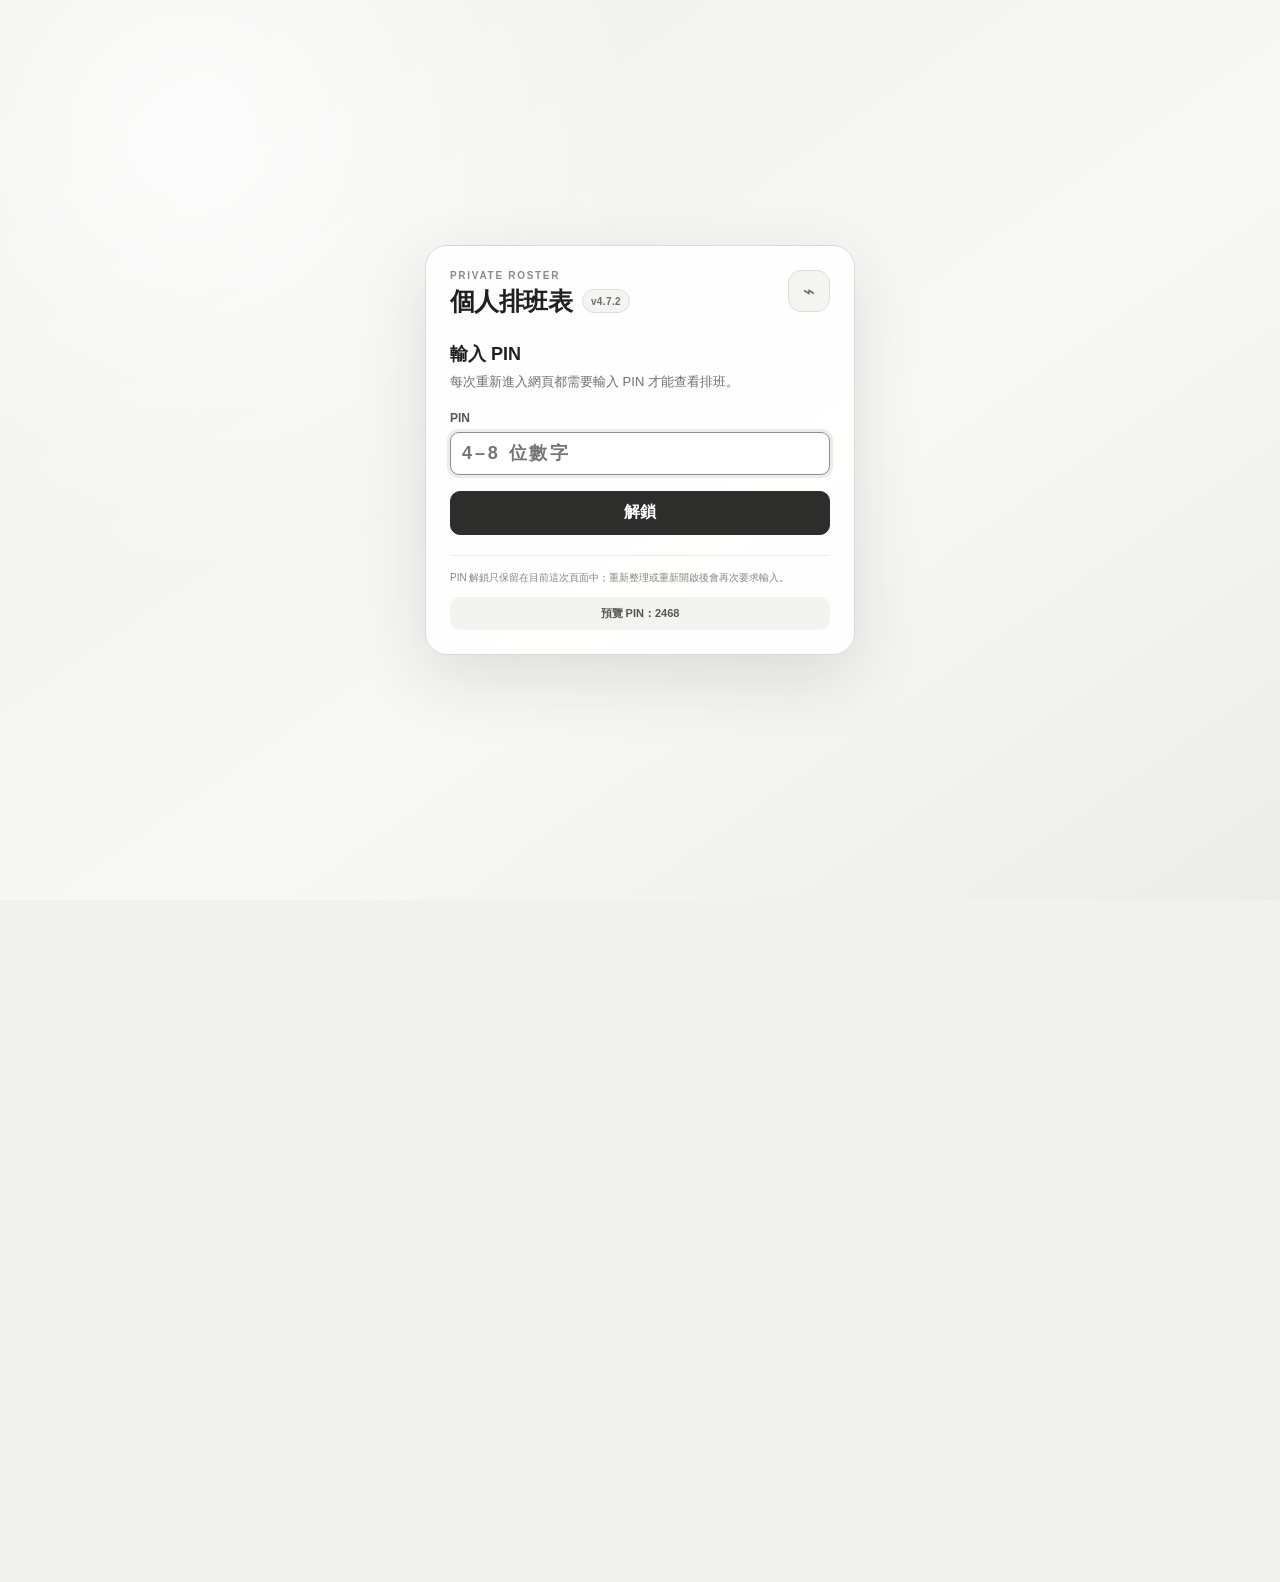
==== commit 39e76148: "v4.7.2" ====
--- a/preview.html
+++ b/preview.html
@@ -9,8 +9,8 @@
   <meta name="googlebot" content="noindex, nofollow, nosnippet, noimageindex" />
   <meta name="bingbot" content="noindex, nofollow, noarchive, nosnippet, noimageindex" />
   <meta name="referrer" content="no-referrer" />
-  <meta name="roster-build" content="4.6" />
-  <title>個人排班表 v4.6 預覽</title>
+  <meta name="roster-build" content="4.7.2" />
+  <title>個人排班表 v4.7.2 預覽</title>
   <style>:root {
   --bg: #f1f1ef;
   --surface: #fbfbfa;
@@ -429,6 +429,47 @@
   .pin-gate{padding:14px}
   .pin-card{padding:20px;border-radius:18px}
 }
+
+
+/* v4.7 — motion + common suggestions */
+.modal-backdrop:not(.hidden){
+  opacity:0;
+  transition:opacity 180ms ease;
+}
+.modal-backdrop.modal-visible{opacity:1}
+.modal-backdrop.modal-closing{opacity:0;pointer-events:none !important}
+.modal-backdrop .modal{
+  opacity:0;
+  transform:translateY(12px) scale(.985);
+  transition:opacity 180ms ease, transform 180ms cubic-bezier(.2,.8,.2,1);
+  transform-origin:50% 45%;
+}
+.modal-backdrop.modal-visible .modal{opacity:1;transform:translateY(0) scale(1)}
+.modal-backdrop.modal-closing .modal{opacity:0;transform:translateY(7px) scale(.99)}
+.calendar-grid,.income-card{will-change:transform,opacity}
+.btn,.fab,.icon-btn,.event-chip,.today-shift,.day-add{
+  transition:transform 120ms ease, background-color 150ms ease, border-color 150ms ease, box-shadow 150ms ease, opacity 150ms ease;
+}
+.btn:active,.fab:active,.icon-btn:active,.event-chip:active,.today-shift:active,.day-add:active{transform:scale(.975)}
+@media (prefers-reduced-motion: reduce){
+  *,*::before,*::after{scroll-behavior:auto !important;animation-duration:.001ms !important;animation-iteration-count:1 !important;transition-duration:.001ms !important}
+}
+
+
+/* v4.7.1 — interaction hardening */
+button,
+a.btn,
+.pin-gate button,
+.modal button,
+.floating-actions button{
+  pointer-events:auto;
+  touch-action:manipulation;
+}
+.pin-gate,
+.pin-card,
+.pin-step{
+  pointer-events:auto;
+}
 </style>
   
 </head>
@@ -439,7 +480,7 @@
       <div class="pin-brand">
         <div>
           <p class="eyebrow">PRIVATE ROSTER</p>
-          <div class="title-row"><h1>個人排班表</h1><span class="version-badge">v4.6</span></div>
+          <div class="title-row"><h1>個人排班表</h1><span class="version-badge">v4.7.2</span></div>
         </div>
         <span class="pin-lock-icon" aria-hidden="true">⌁</span>
       </div>
@@ -494,7 +535,7 @@
   <div class="app-shell">
     <header class="topbar">
       <div>
-<div class="title-row"><h1>個人排班表</h1><span class="version-badge">v4.6</span></div>
+<div class="title-row"><h1>個人排班表</h1><span class="version-badge">v4.7.2</span></div>
         <p class="subtle">排班、同步與每月收入預估</p>
       </div>
 
@@ -586,10 +627,10 @@
       <input type="hidden" id="shiftId" />
       <div class="form-grid">
         <label class="full">班別名稱
-          <input id="titleInput" required placeholder="例如：愛林診所 晚診" />
+          <input id="titleInput" list="titleSuggestions" required placeholder="例如：愛林診所 晚診" autocomplete="off" />
         </label>
         <label class="full">地點 / 診所
-          <input id="locationInput" placeholder="例如：愛林診所" />
+          <input id="locationInput" list="locationSuggestions" placeholder="例如：愛林診所" autocomplete="off" />
         </label>
         <label>日期
           <input id="dateInput" type="date" required />
@@ -646,10 +687,10 @@
       </div>
       <div class="form-grid">
         <label class="full">班別名稱
-          <input id="bulkTitleInput" required placeholder="例如：愛林診所 晚診" />
+          <input id="bulkTitleInput" list="titleSuggestions" required placeholder="例如：愛林診所 晚診" autocomplete="off" />
         </label>
         <label>地點 / 診所
-          <input id="bulkLocationInput" placeholder="例如：愛林診所" />
+          <input id="bulkLocationInput" list="locationSuggestions" placeholder="例如：愛林診所" autocomplete="off" />
         </label>
         <label>類別
           <select id="bulkTypeInput">
@@ -811,16 +852,47 @@
     </div>
   </div>
 
+  <datalist id="titleSuggestions"></datalist>
+  <datalist id="locationSuggestions"></datalist>
+
   <div class="toast hidden" id="toast"></div>
   
+
+
+<script>
+(function () {
+  try {
+    const probe = '__roster_preview_probe__';
+    window.localStorage.setItem(probe, '1');
+    window.localStorage.removeItem(probe);
+  } catch (err) {
+    let mem = Object.create(null);
+    Object.defineProperty(window, 'localStorage', {
+      configurable: true,
+      value: {
+        getItem(key) {
+          key = String(key);
+          return Object.prototype.hasOwnProperty.call(mem, key) ? mem[key] : null;
+        },
+        setItem(key, value) { mem[String(key)] = String(value); },
+        removeItem(key) { delete mem[String(key)]; },
+        clear() { mem = Object.create(null); },
+        key(index) { return Object.keys(mem)[index] ?? null; },
+        get length() { return Object.keys(mem).length; }
+      }
+    });
+  }
+})();
+</script>
 
 <script>
 localStorage.setItem('roster_google_client_id', "720414757752-demo.apps.googleusercontent.com");
 localStorage.setItem('roster_appdata_cache_v42', "{\"schemaVersion\": 2, \"googleClientId\": \"720414757752-demo.apps.googleusercontent.com\", \"calendarId\": \"demo@group.calendar.google.com\", \"appleIcsUrl\": \"https://calendar.google.com/calendar/ical/DEMO/basic.ics\", \"typeColors\": {\"morning\": \"#64748b\", \"afternoon\": \"#a16207\", \"evening\": \"#475569\", \"support\": \"#0f766e\", \"health\": \"#7c3aed\", \"midmonth\": \"#b45309\", \"vaccine\": \"#0369a1\", \"other\": \"#6b7280\"}, \"incomeSettings\": {\"2026-09\": {\"license\": 30000, \"support\": 8000, \"insurance\": 3500}}}");
-localStorage.setItem('roster_cache_demo@group.calendar.google.com', "[{\"id\": \"demo1\", \"title\": \"\u611b\u6797\u8a3a\u6240 \u65e9\u8a3a\", \"location\": \"\u58eb\u6797\", \"date\": \"2026-09-16\", \"type\": \"morning\", \"start\": \"09:00\", \"end\": \"12:00\", \"fee\": 6500, \"ppf\": 1200, \"customType\": \"\", \"note\": \"\"}, {\"id\": \"demo2\", \"title\": \"\u611b\u6797\u8a3a\u6240 \u665a\u8a3a\", \"location\": \"\u8606\u6d32\", \"date\": \"2026-09-16\", \"type\": \"evening\", \"start\": \"18:00\", \"end\": \"21:00\", \"fee\": 7000, \"ppf\": 1500, \"customType\": \"\", \"note\": \"\"}, {\"id\": \"demo3\", \"title\": \"\u5065\u6aa2\u652f\u63f4\", \"location\": \"\u58eb\u6797\", \"date\": \"2026-09-18\", \"type\": \"health\", \"start\": \"08:30\", \"end\": \"11:30\", \"fee\": 5500, \"ppf\": 0, \"customType\": \"\", \"note\": \"\"}]");
-localStorage.setItem('roster_pin_verifier_v46', "{\"algorithm\": \"PBKDF2-SHA256\", \"salt\": \"AAECAwQFBgcICQoLDA0ODw==\", \"hash\": \"Rokalk4nWpjGPWT2jSILA1EtLB3bYOHTUEEZRGZ2dng=\", \"iterations\": 150000, \"updatedAt\": \"2026-09-16T00:00:00.000Z\"}");
+localStorage.setItem('roster_cache_demo@group.calendar.google.com', "[{\"id\": \"d1\", \"title\": \"\u611b\u6797\u8a3a\u6240 \u65e9\u8a3a\", \"location\": \"\u611b\u6797\u8a3a\u6240\", \"date\": \"2026-09-26\", \"type\": \"morning\", \"start\": \"09:00\", \"end\": \"12:00\", \"fee\": 6500, \"ppf\": 1000, \"customType\": \"\", \"note\": \"\"}, {\"id\": \"d2\", \"title\": \"\u611b\u6797\u8606\u6d32 \u665a\u8a3a\", \"location\": \"\u611b\u6797\u8606\u6d32\", \"date\": \"2026-09-26\", \"type\": \"evening\", \"start\": \"18:00\", \"end\": \"21:00\", \"fee\": 7000, \"ppf\": 1500, \"customType\": \"\", \"note\": \"\"}, {\"id\": \"d3\", \"title\": \"\u611b\u6797\u8a3a\u6240 \u65e9\u8a3a\", \"location\": \"\u611b\u6797\u8a3a\u6240\", \"date\": \"2026-09-28\", \"type\": \"morning\", \"start\": \"09:00\", \"end\": \"12:00\", \"fee\": 6500, \"ppf\": 900, \"customType\": \"\", \"note\": \"\"}, {\"id\": \"d4\", \"title\": \"\u611b\u6797\u8606\u6d32 \u665a\u8a3a\", \"location\": \"\u611b\u6797\u8606\u6d32\", \"date\": \"2026-09-29\", \"type\": \"evening\", \"start\": \"18:00\", \"end\": \"21:00\", \"fee\": 7000, \"ppf\": 1400, \"customType\": \"\", \"note\": \"\"}, {\"id\": \"d5\", \"title\": \"\u75ab\u82d7\u9580\u8a3a\", \"location\": \"\u611b\u6797\u8a3a\u6240\", \"date\": \"2026-10-02\", \"type\": \"vaccine\", \"start\": \"14:00\", \"end\": \"17:00\", \"fee\": 6000, \"ppf\": 800, \"customType\": \"\", \"note\": \"\"}]");
+localStorage.setItem('roster_pin_verifier_v46', "{\"algorithm\": \"PREVIEW\", \"salt\": \"preview\", \"hash\": \"preview\", \"iterations\": 1, \"updatedAt\": \"2026-09-26T00:00:00.000Z\"}");
 </script>
-<script>window.ROSTER_VERSION = '4.6';
+<script>
+window.ROSTER_VERSION = '4.7.2';
 const $ = (id) => document.getElementById(id);
 const TZ = 'Asia/Taipei';
 const WEEKDAYS = ['週日','週一','週二','週三','週四','週五','週六'];
@@ -875,18 +947,35 @@
   const el = $('toast'); el.textContent = message; el.classList.remove('hidden');
   clearTimeout(showToast._t); showToast._t = setTimeout(() => el.classList.add('hidden'), 3000);
 }
+const MODAL_TRANSITION_MS = 180;
 function openModal(id) {
   document.querySelectorAll('.modal-backdrop').forEach(el => {
-    if (el.id !== id) el.classList.add('hidden');
+    if (el.id !== id) {
+      el.classList.add('hidden');
+      el.classList.remove('modal-visible','modal-closing');
+    }
   });
-  $(id).classList.remove('hidden');
+  const target = $(id);
+  clearTimeout(target._closeTimer);
+  target.classList.remove('hidden','modal-closing');
   document.body.classList.add('modal-open');
+  requestAnimationFrame(() => requestAnimationFrame(() => target.classList.add('modal-visible')));
 }
 function closeModal(id) {
-  $(id).classList.add('hidden');
-  if (![...document.querySelectorAll('.modal-backdrop')].some(el => !el.classList.contains('hidden'))) {
-    document.body.classList.remove('modal-open');
-  }
+  const target = $(id);
+  if (!target || target.classList.contains('hidden')) return;
+  clearTimeout(target._closeTimer);
+  target.classList.remove('modal-visible');
+  target.classList.add('modal-closing');
+  const finish = () => {
+    target.classList.add('hidden');
+    target.classList.remove('modal-closing');
+    if (![...document.querySelectorAll('.modal-backdrop')].some(el => !el.classList.contains('hidden'))) {
+      document.body.classList.remove('modal-open');
+    }
+  };
+  if (window.matchMedia('(prefers-reduced-motion: reduce)').matches) finish();
+  else target._closeTimer = setTimeout(finish, MODAL_TRANSITION_MS);
 }
 
 function normalizeType(type, session='') {
@@ -990,6 +1079,25 @@
 function saveShiftCache() { localStorage.setItem(cacheKey(), JSON.stringify(state.shifts)); }
 function loadShiftCache() {
   try { state.shifts = JSON.parse(localStorage.getItem(cacheKey()) || '[]'); } catch { state.shifts = []; }
+}
+
+function getFrequentShiftValues(field, limit=16) {
+  const counts = new Map();
+  for (const shift of state.shifts) {
+    const value = String(shift?.[field] || '').trim();
+    if (!value) continue;
+    counts.set(value, (counts.get(value) || 0) + 1);
+  }
+  return [...counts.entries()]
+    .sort((a,b) => b[1] - a[1] || a[0].localeCompare(b[0], 'zh-Hant'))
+    .slice(0, limit)
+    .map(([value]) => value);
+}
+function updateCommonSuggestions() {
+  const titleList = $('titleSuggestions');
+  const locationList = $('locationSuggestions');
+  if (titleList) titleList.innerHTML = getFrequentShiftValues('title').map(value => `<option value="${escapeHtml(value)}"></option>`).join('');
+  if (locationList) locationList.innerHTML = getFrequentShiftValues('location').map(value => `<option value="${escapeHtml(value)}"></option>`).join('');
 }
 
 function renderToday() {
@@ -1151,7 +1259,7 @@
   $('calendarGrid').innerHTML=cells.join('');
 }
 
-function renderAll() { renderToday(); renderCalendar(); renderIncome(); wireDynamic(); }
+function renderAll() { renderToday(); renderCalendar(); renderIncome(); updateCommonSuggestions(); wireDynamic(); }
 function wireDynamic() {
   document.querySelectorAll('[data-edit]').forEach(el=>el.onclick=()=>{
     const shift=state.shifts.find(s=>s.id===el.dataset.edit);
@@ -1173,6 +1281,7 @@
 }
 
 function openShiftModal(shift=null,date=null) {
+  updateCommonSuggestions();
   $('shiftForm').reset();
   $('shiftId').value=shift?.id||'';
   $('shiftModalTitle').textContent=shift?'編輯排班':'新增單次排班';
@@ -1213,6 +1322,7 @@
   $('bulkPreview').innerHTML=dates.length?`預計建立 <strong>${dates.length}</strong> 班：${dates.slice(0,4).join('、')}${dates.length>4?`… 到 ${dates.at(-1)}`:''}`:'請選擇星期與期間。';
 }
 function openBulkModal() {
+  updateCommonSuggestions();
   $('bulkForm').reset(); $('bulkTypeInput').value='evening'; $('bulkStartInput').value='18:00'; $('bulkEndInput').value='21:00';
   $('bulkRangePreset').value='2'; $('bulkFromInput').value=ymd(new Date());
   const todayWeekday=document.querySelector(`input[name="bulkWeekday"][value="${new Date().getDay()}"]`); if(todayWeekday) todayWeekday.checked=true;
@@ -1727,9 +1837,34 @@
   });
 });
 
-$('prevMonth').onclick=()=>{state.cursor=new Date(state.cursor.getFullYear(),state.cursor.getMonth()-1,1);renderCalendar();renderIncome();wireDynamic();};
-$('nextMonth').onclick=()=>{state.cursor=new Date(state.cursor.getFullYear(),state.cursor.getMonth()+1,1);renderCalendar();renderIncome();wireDynamic();};
-$('todayBtn').onclick=()=>{state.cursor=new Date();renderCalendar();renderIncome();wireDynamic();};
+function animateMonthChange(direction, updateCursor) {
+  const grid = $('calendarGrid');
+  const income = document.querySelector('.income-card');
+  const reduceMotion = window.matchMedia('(prefers-reduced-motion: reduce)').matches;
+  if (reduceMotion || !grid?.animate) {
+    updateCursor(); renderCalendar(); renderIncome(); wireDynamic(); return;
+  }
+  const sign = direction === 'next' ? -1 : 1;
+  const outgoing = [grid, income].filter(Boolean).map((el, index) => el.animate([
+    {opacity:1, transform:'translateX(0)'},
+    {opacity:0, transform:`translateX(${sign * 18}px)`}
+  ], {duration:120, easing:'ease-in', fill:'forwards', delay:index*10}));
+  Promise.all(outgoing.map(a => a.finished.catch(()=>{}))).then(() => {
+    updateCursor();
+    renderCalendar(); renderIncome(); wireDynamic();
+    [grid, income].filter(Boolean).forEach((el,index) => {
+      el.getAnimations().forEach(a=>a.cancel());
+      el.animate([
+        {opacity:0, transform:`translateX(${-sign * 18}px)`},
+        {opacity:1, transform:'translateX(0)'}
+      ], {duration:190, easing:'cubic-bezier(.2,.8,.2,1)', fill:'both', delay:index*12});
+    });
+  });
+}
+
+$('prevMonth').onclick=()=>animateMonthChange('prev',()=>{state.cursor=new Date(state.cursor.getFullYear(),state.cursor.getMonth()-1,1);});
+$('nextMonth').onclick=()=>animateMonthChange('next',()=>{state.cursor=new Date(state.cursor.getFullYear(),state.cursor.getMonth()+1,1);});
+$('todayBtn').onclick=()=>animateMonthChange(state.cursor > new Date() ? 'prev' : 'next',()=>{state.cursor=new Date();});
 $('addShiftBtn').onclick=()=>openShiftModal(); $('bulkShiftBtn').onclick=openBulkModal; $('incomeSettingsBtn').onclick=openIncomeModal;
 $('refreshBtn').onclick=()=>withGoogleAccess(async()=>{await tryLoadAppDataConfig({force:true});await fetchAllEvents({refreshCloud:false});});
 $('googleSyncBtn').onclick=()=>withGoogleAccess(async()=>{
@@ -1851,24 +1986,116 @@
 if(getBootstrapClientId()) $('syncStatus').textContent=`顯示本機快取 · ${state.shifts.length} 筆；按「連線 Google Calendar」取得最新 App Data 與排班`;
 wirePinGate();
 initPinGate();
+
 </script>
 <script>
 try {
-  state.cursor = new Date(2026,8,1);
+  // Preview PIN is intentionally sandbox-safe and does not depend on Web Crypto.
+  verifyPin = async function(pin) { return String(pin) === '2468'; };
+
+  state.cursor = new Date(2026, 8, 1);
   state.cloudLoaded = true;
   setAppDataStatus('ready','預覽模式：Drive App Data 已同步');
-  $('syncStatus').textContent='預覽模式 · Google Calendar 已同步 · 3 筆排班 · App Data 已同步';
+  $('syncStatus').textContent='預覽模式 · Google Calendar 已同步 · 5 筆排班 · App Data 已同步';
   renderAll();
+
   const note=document.createElement('div');
   note.className='pin-preview-note';
   note.textContent='預覽 PIN：2468';
   document.querySelector('.pin-card')?.appendChild(note);
-  const previewOnly=(msg)=>(e)=>{if(e)e.preventDefault();showToast(msg);};
-  $('googleSyncBtn').onclick=previewOnly('預覽模式：正式版會同步 Google Calendar 與 App Data');
-  $('refreshBtn').onclick=previewOnly('預覽模式：正式版會重新整理 Google Calendar');
-  $('retryAppDataBtn').onclick=previewOnly('預覽模式：Drive App Data 正常');
-  $('reauthDriveBtn').onclick=previewOnly('預覽模式：正式版會重新要求 Google 授權');
-}catch(e){console.error(e)}
+
+  // Preview-safe network actions.
+  $('googleSyncBtn').onclick=(e)=>{e.preventDefault();showToast('預覽：Google Calendar 同步按鈕正常');};
+  $('refreshBtn').onclick=(e)=>{e.preventDefault();showToast('預覽：重新整理按鈕正常');};
+  $('appleSubscribeBtn').onclick=(e)=>{e.preventDefault();showToast('預覽：Apple Calendar 訂閱按鈕正常');};
+  $('retryAppDataBtn').onclick=(e)=>{e.preventDefault();setAppDataStatus('ready','預覽模式：App Data 已重新載入');showToast('預覽：App Data 按鈕正常');};
+  $('reauthDriveBtn').onclick=(e)=>{e.preventDefault();showToast('預覽：重新授權按鈕正常');};
+  $('enableDriveApiLink').addEventListener('click',(e)=>{e.preventDefault();showToast('預覽：Drive API 連結正常');});
+
+  // Preview-safe single shift save/delete.
+  $('shiftForm').addEventListener('submit',(e)=>{
+    e.preventDefault(); e.stopImmediatePropagation();
+    const id=$('shiftId').value || ('preview-' + Date.now());
+    const payload={
+      id,
+      title:$('titleInput').value.trim()||'示範班別',
+      location:$('locationInput').value.trim(),
+      date:$('dateInput').value,
+      type:$('typeInput').value,
+      start:$('startInput').value,
+      end:$('endInput').value,
+      fee:toNum($('feeInput').value),
+      ppf:toNum($('shiftPpfInput').value),
+      customType:$('typeInput').value==='other'?$('customTypeInput').value.trim():'',
+      note:$('noteInput').value.trim()
+    };
+    const idx=state.shifts.findIndex(s=>s.id===id);
+    if(idx>=0) state.shifts[idx]=payload; else state.shifts.push(payload);
+    closeModal('shiftModal'); renderAll();
+    showToast(idx>=0?'預覽：班表已更新':'預覽：班表已新增');
+  }, true);
+
+  $('deleteShiftBtn').addEventListener('click',(e)=>{
+    e.preventDefault(); e.stopImmediatePropagation();
+    const id=$('shiftId').value;
+    if(id) state.shifts=state.shifts.filter(s=>s.id!==id);
+    closeModal('shiftModal'); renderAll(); showToast('預覽：班表已刪除');
+  }, true);
+
+  // Preview-safe bulk creation.
+  $('bulkForm').addEventListener('submit',(e)=>{
+    e.preventDefault(); e.stopImmediatePropagation();
+    const dates=bulkDates();
+    const base={
+      title:$('bulkTitleInput').value.trim()||'示範固定班',
+      location:$('bulkLocationInput').value.trim(),
+      type:$('bulkTypeInput').value,
+      start:$('bulkStartInput').value,
+      end:$('bulkEndInput').value,
+      fee:toNum($('bulkFeeInput').value),
+      ppf:toNum($('bulkPpfInput').value),
+      customType:$('bulkTypeInput').value==='other'?$('bulkCustomTypeInput').value.trim():'',
+      note:$('bulkNoteInput').value.trim()
+    };
+    dates.slice(0,30).forEach((date,i)=>state.shifts.push({...base,date,id:'bulk-preview-'+Date.now()+'-'+i}));
+    closeModal('bulkModal'); renderAll();
+    showToast(`預覽：已建立 ${Math.min(dates.length,30)} 班固定排班`);
+  }, true);
+
+  // Preview-safe income/settings.
+  $('incomeForm').addEventListener('submit',(e)=>{
+    e.preventDefault(); e.stopImmediatePropagation();
+    const key=monthKey();
+    state.cloudConfig.incomeSettings={
+      ...(state.cloudConfig.incomeSettings||{}),
+      [key]:{
+        license:toNum($('licenseFeeInput').value),
+        support:toNum($('supportIncomeInput').value),
+        insurance:toNum($('insuranceCostInput').value)
+      }
+    };
+    closeModal('incomeModal'); renderIncome(); showToast('預覽：本月收入設定已儲存');
+  }, true);
+
+  $('saveSettingsBtn').addEventListener('click',(e)=>{
+    e.preventDefault(); e.stopImmediatePropagation();
+    document.querySelectorAll('[data-type-color]').forEach(el=>state.typeColors[el.dataset.typeColor]=el.value);
+    closeModal('settingsModal'); renderAll(); showToast('預覽：同步設定已儲存');
+  }, true);
+
+  // Preview-safe batch delete.
+  deleteSelectedShifts = function() {
+    const ids=[...state.selectedShiftIds];
+    state.shifts=state.shifts.filter(s=>!state.selectedShiftIds.has(s.id));
+    state.selectedShiftIds.clear();
+    state.batchDeleteMode=false;
+    document.body.classList.remove('batch-delete-mode');
+    renderAll(); updateBatchDeleteButton();
+    showToast(`預覽：已刪除 ${ids.length} 筆事件`);
+  };
+} catch(e) {
+  console.error(e);
+}
 </script>
 <style>
 .pin-preview-note{margin-top:12px;padding:9px 11px;border-radius:10px;background:#f3f3f0;color:#555751;text-align:center;font-size:11px;font-weight:800}
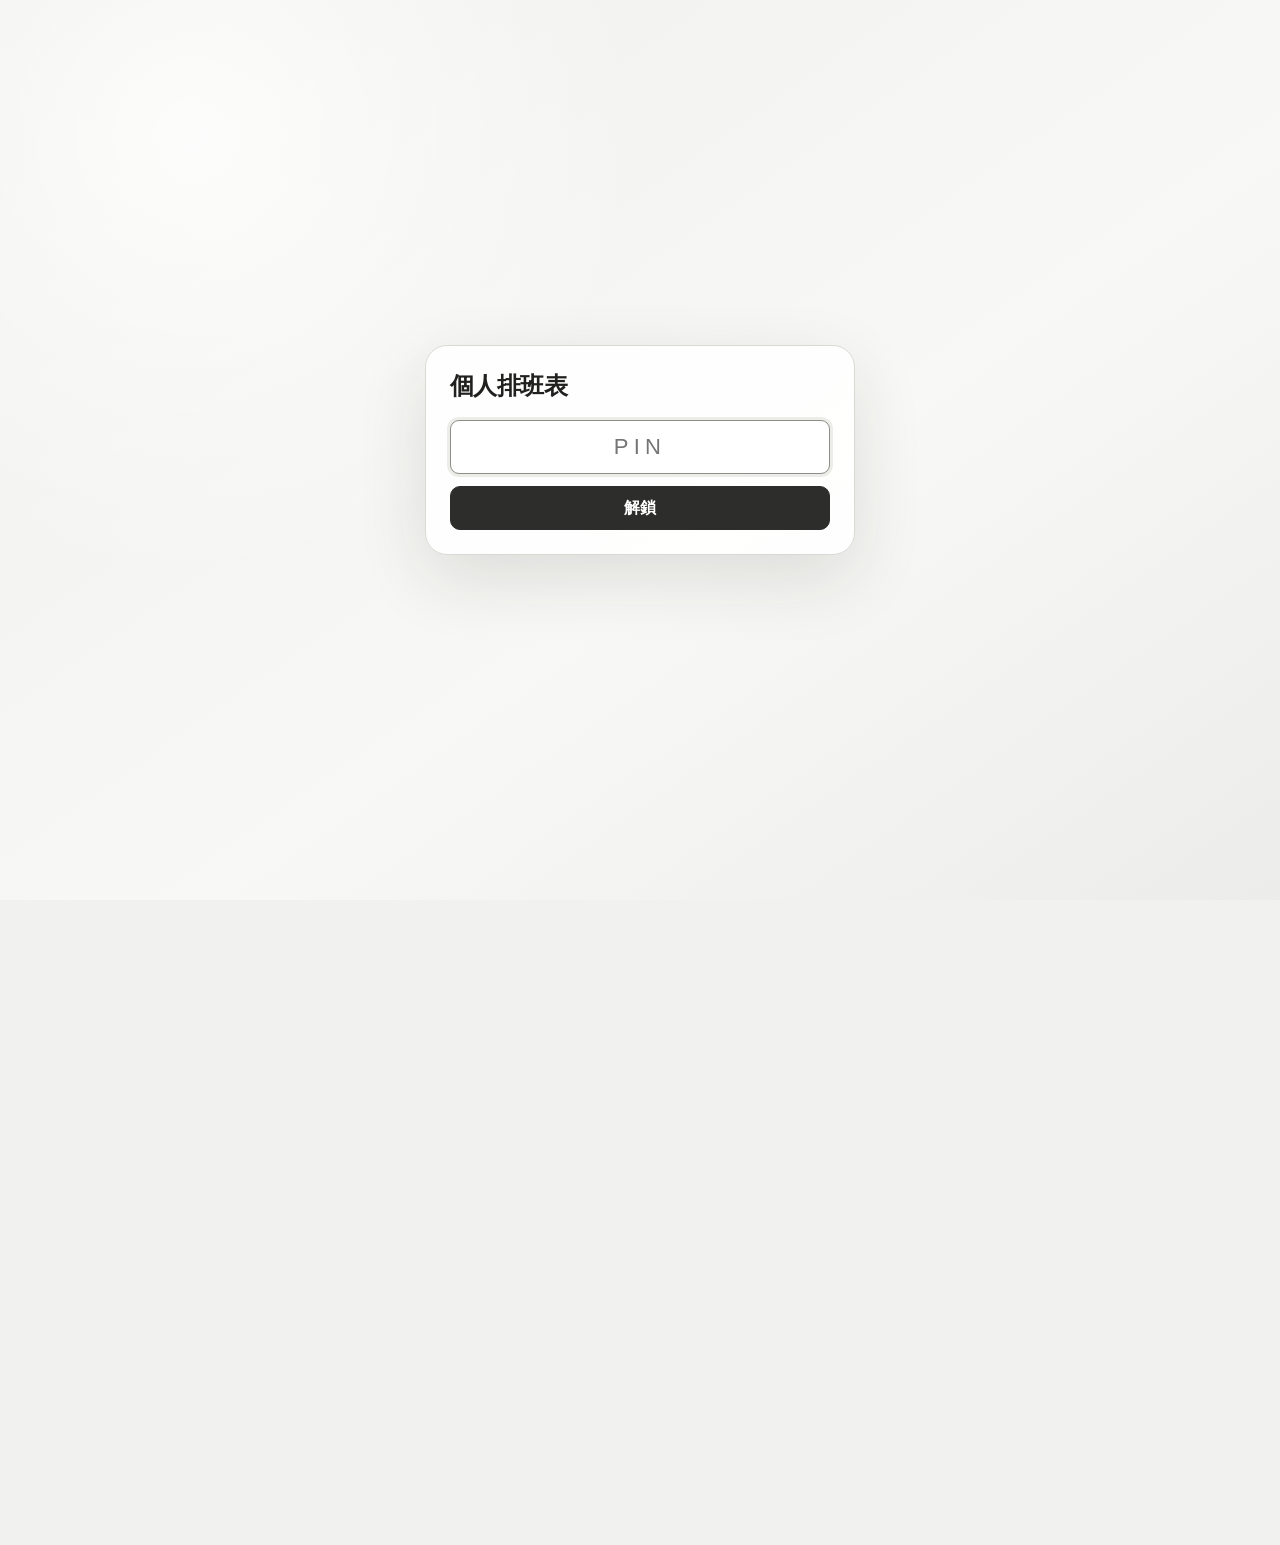
==== commit 8ff89054: "v4.8" ====
--- a/preview.html
+++ b/preview.html
@@ -9,8 +9,8 @@
   <meta name="googlebot" content="noindex, nofollow, nosnippet, noimageindex" />
   <meta name="bingbot" content="noindex, nofollow, noarchive, nosnippet, noimageindex" />
   <meta name="referrer" content="no-referrer" />
-  <meta name="roster-build" content="4.7.2" />
-  <title>個人排班表 v4.7.2 預覽</title>
+  <meta name="roster-build" content="4.8" />
+  <title>個人排班表 v4.8 預覽</title>
   <style>:root {
   --bg: #f1f1ef;
   --surface: #fbfbfa;
@@ -470,6 +470,83 @@
 .pin-step{
   pointer-events:auto;
 }
+
+
+/* v4.8 — settings, background, sync source */
+.sync-indicator{
+  width:25px;height:25px;border-radius:999px;border:1px solid var(--line);
+  display:inline-grid;place-items:center;flex:0 0 25px;background:#f4f4f2;color:#777872;
+}
+.sync-indicator-icon{width:13px;height:13px;position:relative;display:block}
+.sync-indicator.local .sync-indicator-icon{
+  border:1.6px solid currentColor;border-radius:3px;
+}
+.sync-indicator.local .sync-indicator-icon::before{
+  content:'';position:absolute;left:2px;right:2px;top:3px;border-top:1.6px solid currentColor;
+}
+.sync-indicator.local .sync-indicator-icon::after{
+  content:'';position:absolute;width:3px;height:3px;border-radius:50%;background:currentColor;left:4px;bottom:2px;
+}
+.sync-indicator.cloud{color:#456a55;background:#eef5f0;border-color:#d4e5d8}
+.sync-indicator.cloud .sync-indicator-icon::before{
+  content:'☁';position:absolute;inset:-5px -4px;font-size:17px;line-height:17px;font-family:Arial,sans-serif;
+}
+
+body.has-custom-background{
+  background-image:
+    linear-gradient(rgba(242,242,239,.48),rgba(242,242,239,.48)),
+    var(--roster-background-image);
+  background-size:cover;
+  background-position:center;
+  background-attachment:fixed;
+}
+body.has-custom-background .card{
+  background:rgba(251,251,250,.90);
+  backdrop-filter:blur(10px);
+  -webkit-backdrop-filter:blur(10px);
+}
+body.has-custom-background .floating-actions{
+  background:rgba(251,251,250,.86);
+  backdrop-filter:blur(12px);
+  -webkit-backdrop-filter:blur(12px);
+}
+
+.background-setting-row{display:grid;grid-template-columns:150px 1fr;gap:14px;align-items:center;margin-top:12px}
+.background-thumb{
+  height:92px;border:1px dashed var(--line-dark);border-radius:12px;background:#f6f6f3;
+  display:grid;place-items:center;background-size:cover;background-position:center;overflow:hidden;color:var(--muted);font-size:11px;
+}
+.background-thumb.has-image{border-style:solid}
+.background-setting-actions{display:flex;gap:8px;flex-wrap:wrap}
+.file-btn{position:relative;overflow:hidden;cursor:pointer}
+.file-btn input{position:absolute;inset:0;opacity:0;cursor:pointer}
+
+.type-manager{display:grid;gap:8px;margin-top:12px}
+.type-manager-row{
+  display:grid;grid-template-columns:minmax(120px,1fr) 44px 58px 38px;gap:8px;align-items:center;
+  padding:8px;border:1px solid var(--line);border-radius:11px;background:#fafafa;
+}
+.type-manager-row input{margin:0}
+.type-name-input{font-size:13px}
+.type-color-input{width:38px!important;height:34px;padding:2px!important;border:0!important;background:transparent!important}
+.type-usage{font-size:10px;color:var(--muted);text-align:center}
+.type-delete-btn{width:34px;height:34px;font-size:18px;color:var(--danger)}
+.type-add-row{display:grid;grid-template-columns:1fr 44px auto;gap:8px;align-items:center;margin-top:10px}
+.type-add-row input[type=color]{width:40px;height:36px;padding:2px}
+
+.pin-brand-simple{margin-bottom:18px;justify-content:flex-start}
+.pin-brand-simple h1{margin:0;font-size:24px}
+.pin-unlock-simple{display:grid;gap:12px}
+.pin-unlock-simple input{font-size:22px;text-align:center;letter-spacing:.24em;padding:13px}
+.pin-unlock-simple .pin-primary{margin-top:0}
+
+@media(max-width:560px){
+  .background-setting-row{grid-template-columns:1fr}
+  .background-thumb{height:120px}
+  .type-manager-row{grid-template-columns:minmax(0,1fr) 42px 48px 34px}
+  .type-add-row{grid-template-columns:minmax(0,1fr) 42px}
+  .type-add-row .btn{grid-column:1/-1}
+}
 </style>
   
 </head>
@@ -477,26 +554,16 @@
 
   <div class="pin-gate" id="pinGate" aria-live="polite">
     <div class="pin-card">
-      <div class="pin-brand">
-        <div>
-          <p class="eyebrow">PRIVATE ROSTER</p>
-          <div class="title-row"><h1>個人排班表</h1><span class="version-badge">v4.7.2</span></div>
-        </div>
-        <span class="pin-lock-icon" aria-hidden="true">⌁</span>
-      </div>
-
-      <div id="pinGateLoading" class="pin-step">
+      <div class="pin-brand pin-brand-simple"><h1>個人排班表</h1></div>
+
+      <div id="pinGateLoading" class="pin-step hidden">
         <h2>載入安全設定</h2>
         <p class="pin-copy">正在確認這台裝置是否已有 PIN 驗證資料。</p>
       </div>
 
-      <form id="pinUnlockForm" class="pin-step hidden" autocomplete="off">
-        <h2>輸入 PIN</h2>
-        <p class="pin-copy">每次重新進入網頁都需要輸入 PIN 才能查看排班。</p>
-        <label>PIN
-          <input id="pinUnlockInput" type="password" inputmode="numeric" pattern="[0-9]*"
-                 maxlength="8" autocomplete="off" placeholder="4–8 位數字" />
-        </label>
+      <form id="pinUnlockForm" class="pin-step pin-unlock-simple" autocomplete="off">
+        <input id="pinUnlockInput" type="password" inputmode="numeric" pattern="[0-9]*"
+               maxlength="8" autocomplete="off" placeholder="PIN" aria-label="PIN" />
         <p class="pin-error hidden" id="pinUnlockError"></p>
         <button class="btn dark pin-primary" type="submit">解鎖</button>
       </form>
@@ -525,18 +592,14 @@
         <p class="pin-error hidden" id="pinSetupError"></p>
         <button class="btn dark pin-primary" type="submit">儲存 PIN 並進入</button>
       </form>
-
-      <div class="pin-foot">
-        PIN 解鎖只保留在目前這次頁面中；重新整理或重新開啟後會再次要求輸入。
-      </div>
     </div>
   </div>
 
   <div class="app-shell">
     <header class="topbar">
       <div>
-<div class="title-row"><h1>個人排班表</h1><span class="version-badge">v4.7.2</span></div>
-        <p class="subtle">排班、同步與每月收入預估</p>
+<div class="title-row"><h1>個人排班表</h1><span class="version-badge">v4.8</span><span class="sync-indicator local" id="syncIndicator" title="本機快取" aria-label="本機快取"><span class="sync-indicator-icon" aria-hidden="true"></span></span></div>
+        <p class="subtle">排班、設定與每月收入預估</p>
       </div>
 
     </header>
@@ -612,7 +675,7 @@
     <button class="fab" id="addShiftBtn" type="button" title="新增單次排班">＋ 單次</button>
     <button class="fab" id="bulkShiftBtn" type="button" title="新增固定排班">↻ 固定</button>
     <button class="fab" id="batchDeleteBtn" type="button" title="批次刪除">☑ 批次刪除</button>
-    <button class="fab" id="settingsBtn" type="button" title="同步設定">⚙ 同步</button>
+    <button class="fab" id="settingsBtn" type="button" title="設定">⚙ 設定</button>
   </div>
 
   <div class="modal-backdrop hidden" id="shiftModal">
@@ -794,8 +857,8 @@
     <div class="modal settings-modal">
       <div class="modal-header">
         <div>
-          <p class="eyebrow">SYNC</p>
-          <h2>Google / Apple 同步設定</h2>
+          <p class="eyebrow">SETTINGS</p>
+          <h2>設定</h2>
         </div>
         <button class="icon-btn" type="button" data-close="settingsModal">×</button>
       </div>
@@ -819,19 +882,30 @@
       </div>
 
       <div class="settings-section">
-        <h3>診次顏色</h3>
-        <p>同一類診次統一使用相同顏色；修改後月曆與 Today 會立即套用。</p>
-        <div class="category-color-grid">
-          <label>早診 <input type="color" data-type-color="morning" /></label>
-          <label>午診 <input type="color" data-type-color="afternoon" /></label>
-          <label>晚診 <input type="color" data-type-color="evening" /></label>
-          <label>支援 <input type="color" data-type-color="support" /></label>
-          <label>健檢 <input type="color" data-type-color="health" /></label>
-          <label>月中 <input type="color" data-type-color="midmonth" /></label>
-          <label>疫苗 <input type="color" data-type-color="vaccine" /></label>
-          <label>其他 <input type="color" data-type-color="other" /></label>
+        <h3>診次種類與顏色</h3>
+        <p>可統一修改名稱與顏色，也可新增或刪除種類。仍有排班使用中的種類不可刪除。</p>
+        <div class="type-manager" id="typeManager"></div>
+        <div class="type-add-row">
+          <input id="newTypeName" placeholder="新增種類，例如：巡診" maxlength="20" />
+          <input id="newTypeColor" type="color" value="#64748b" aria-label="新增種類顏色" />
+          <button class="btn ghost compact" id="addTypeBtn" type="button">＋ 新增</button>
         </div>
       </div>
+<div class="settings-section">
+        <h3>背景圖片</h3>
+        <p>可上傳自己的背景圖片；圖片會先縮小壓縮，再存入 Google Drive App Data，並同步到其他裝置。</p>
+        <div class="background-setting-row">
+          <div class="background-thumb" id="backgroundThumb"><span>無背景圖片</span></div>
+          <div class="background-setting-actions">
+            <label class="btn ghost compact file-btn">選擇圖片
+              <input id="backgroundImageInput" type="file" accept="image/*" />
+            </label>
+            <button class="btn ghost compact" id="clearBackgroundBtn" type="button">移除背景</button>
+          </div>
+        </div>
+        <p class="field-note" id="backgroundStatus">建議使用橫向照片；系統會自動壓縮以避免 App Data 過大。</p>
+      </div>
+
       <div class="settings-section cloud-status-box">
         <div class="cloud-status-head">
           <h3>Drive App Data</h3>
@@ -847,7 +921,7 @@
       </div>
       <div class="modal-actions">
         <div class="spacer"></div>
-        <button class="btn dark" id="saveSettingsBtn" type="button">儲存並同步設定</button>
+        <button class="btn dark" id="saveSettingsBtn" type="button">儲存設定</button>
       </div>
     </div>
   </div>
@@ -857,42 +931,16 @@
 
   <div class="toast hidden" id="toast"></div>
   
-
-
 <script>
-(function () {
-  try {
-    const probe = '__roster_preview_probe__';
-    window.localStorage.setItem(probe, '1');
-    window.localStorage.removeItem(probe);
-  } catch (err) {
-    let mem = Object.create(null);
-    Object.defineProperty(window, 'localStorage', {
-      configurable: true,
-      value: {
-        getItem(key) {
-          key = String(key);
-          return Object.prototype.hasOwnProperty.call(mem, key) ? mem[key] : null;
-        },
-        setItem(key, value) { mem[String(key)] = String(value); },
-        removeItem(key) { delete mem[String(key)]; },
-        clear() { mem = Object.create(null); },
-        key(index) { return Object.keys(mem)[index] ?? null; },
-        get length() { return Object.keys(mem).length; }
-      }
-    });
-  }
-})();
-</script>
-
-<script>
-localStorage.setItem('roster_google_client_id', "720414757752-demo.apps.googleusercontent.com");
-localStorage.setItem('roster_appdata_cache_v42', "{\"schemaVersion\": 2, \"googleClientId\": \"720414757752-demo.apps.googleusercontent.com\", \"calendarId\": \"demo@group.calendar.google.com\", \"appleIcsUrl\": \"https://calendar.google.com/calendar/ical/DEMO/basic.ics\", \"typeColors\": {\"morning\": \"#64748b\", \"afternoon\": \"#a16207\", \"evening\": \"#475569\", \"support\": \"#0f766e\", \"health\": \"#7c3aed\", \"midmonth\": \"#b45309\", \"vaccine\": \"#0369a1\", \"other\": \"#6b7280\"}, \"incomeSettings\": {\"2026-09\": {\"license\": 30000, \"support\": 8000, \"insurance\": 3500}}}");
-localStorage.setItem('roster_cache_demo@group.calendar.google.com', "[{\"id\": \"d1\", \"title\": \"\u611b\u6797\u8a3a\u6240 \u65e9\u8a3a\", \"location\": \"\u611b\u6797\u8a3a\u6240\", \"date\": \"2026-09-26\", \"type\": \"morning\", \"start\": \"09:00\", \"end\": \"12:00\", \"fee\": 6500, \"ppf\": 1000, \"customType\": \"\", \"note\": \"\"}, {\"id\": \"d2\", \"title\": \"\u611b\u6797\u8606\u6d32 \u665a\u8a3a\", \"location\": \"\u611b\u6797\u8606\u6d32\", \"date\": \"2026-09-26\", \"type\": \"evening\", \"start\": \"18:00\", \"end\": \"21:00\", \"fee\": 7000, \"ppf\": 1500, \"customType\": \"\", \"note\": \"\"}, {\"id\": \"d3\", \"title\": \"\u611b\u6797\u8a3a\u6240 \u65e9\u8a3a\", \"location\": \"\u611b\u6797\u8a3a\u6240\", \"date\": \"2026-09-28\", \"type\": \"morning\", \"start\": \"09:00\", \"end\": \"12:00\", \"fee\": 6500, \"ppf\": 900, \"customType\": \"\", \"note\": \"\"}, {\"id\": \"d4\", \"title\": \"\u611b\u6797\u8606\u6d32 \u665a\u8a3a\", \"location\": \"\u611b\u6797\u8606\u6d32\", \"date\": \"2026-09-29\", \"type\": \"evening\", \"start\": \"18:00\", \"end\": \"21:00\", \"fee\": 7000, \"ppf\": 1400, \"customType\": \"\", \"note\": \"\"}, {\"id\": \"d5\", \"title\": \"\u75ab\u82d7\u9580\u8a3a\", \"location\": \"\u611b\u6797\u8a3a\u6240\", \"date\": \"2026-10-02\", \"type\": \"vaccine\", \"start\": \"14:00\", \"end\": \"17:00\", \"fee\": 6000, \"ppf\": 800, \"customType\": \"\", \"note\": \"\"}]");
-localStorage.setItem('roster_pin_verifier_v46', "{\"algorithm\": \"PREVIEW\", \"salt\": \"preview\", \"hash\": \"preview\", \"iterations\": 1, \"updatedAt\": \"2026-09-26T00:00:00.000Z\"}");
+(function(){try{const p='__rp__';localStorage.setItem(p,'1');localStorage.removeItem(p);}catch(e){let m=Object.create(null);Object.defineProperty(window,'localStorage',{configurable:true,value:{getItem(k){k=String(k);return Object.prototype.hasOwnProperty.call(m,k)?m[k]:null},setItem(k,v){m[String(k)]=String(v)},removeItem(k){delete m[String(k)]},clear(){m=Object.create(null)},key(i){return Object.keys(m)[i]??null},get length(){return Object.keys(m).length}}});}})();
 </script>
 <script>
-window.ROSTER_VERSION = '4.7.2';
+localStorage.setItem('roster_google_client_id',"720414757752-demo.apps.googleusercontent.com");
+localStorage.setItem('roster_appdata_cache_v42',"{\"schemaVersion\": 2, \"googleClientId\": \"720414757752-demo.apps.googleusercontent.com\", \"calendarId\": \"demo@group.calendar.google.com\", \"appleIcsUrl\": \"https://calendar.google.com/calendar/ical/DEMO/basic.ics\", \"typeColors\": {\"morning\": \"#64748b\", \"afternoon\": \"#a16207\", \"evening\": \"#475569\", \"support\": \"#0f766e\", \"health\": \"#7c3aed\", \"midmonth\": \"#b45309\", \"vaccine\": \"#0369a1\", \"other\": \"#6b7280\"}, \"shiftTypes\": {\"morning\": \"\u65e9\u8a3a\", \"afternoon\": \"\u5348\u8a3a\", \"evening\": \"\u665a\u8a3a\", \"support\": \"\u652f\u63f4\", \"health\": \"\u5065\u6aa2\", \"midmonth\": \"\u6708\u4e2d\", \"vaccine\": \"\u75ab\u82d7\", \"other\": \"\u5176\u4ed6\"}, \"appearance\": {\"backgroundImage\": \"\"}, \"incomeSettings\": {\"2026-09\": {\"license\": 30000, \"support\": 8000, \"insurance\": 3500}}}");
+localStorage.setItem('roster_cache_demo@group.calendar.google.com',"[{\"id\": \"d1\", \"title\": \"\u611b\u6797\u8a3a\u6240 \u65e9\u8a3a\", \"location\": \"\u611b\u6797\u8a3a\u6240\", \"date\": \"2026-09-26\", \"type\": \"morning\", \"start\": \"09:00\", \"end\": \"12:00\", \"fee\": 6500, \"ppf\": 1000, \"customType\": \"\", \"session\": \"\u65e9\u8a3a\", \"note\": \"\"}, {\"id\": \"d2\", \"title\": \"\u611b\u6797\u8606\u6d32 \u665a\u8a3a\", \"location\": \"\u611b\u6797\u8606\u6d32\", \"date\": \"2026-09-26\", \"type\": \"evening\", \"start\": \"18:00\", \"end\": \"21:00\", \"fee\": 7000, \"ppf\": 1500, \"customType\": \"\", \"session\": \"\u665a\u8a3a\", \"note\": \"\"}, {\"id\": \"d3\", \"title\": \"\u611b\u6797\u8a3a\u6240 \u5065\u6aa2\", \"location\": \"\u611b\u6797\u8a3a\u6240\", \"date\": \"2026-09-28\", \"type\": \"health\", \"start\": \"08:30\", \"end\": \"11:30\", \"fee\": 5500, \"ppf\": 0, \"customType\": \"\", \"session\": \"\u5065\u6aa2\", \"note\": \"\"}, {\"id\": \"d4\", \"title\": \"\u611b\u6797\u8606\u6d32 \u5348\u8a3a\", \"location\": \"\u611b\u6797\u8606\u6d32\", \"date\": \"2026-09-29\", \"type\": \"afternoon\", \"start\": \"14:00\", \"end\": \"17:00\", \"fee\": 6500, \"ppf\": 900, \"customType\": \"\", \"session\": \"\u5348\u8a3a\", \"note\": \"\"}]");
+localStorage.setItem('roster_pin_verifier_v46',"{\"algorithm\": \"PREVIEW\", \"salt\": \"preview\", \"hash\": \"preview\", \"iterations\": 1}");
+</script>
+<script>window.ROSTER_VERSION = '4.8';
 const $ = (id) => document.getElementById(id);
 const TZ = 'Asia/Taipei';
 const WEEKDAYS = ['週日','週一','週二','週三','週四','週五','週六'];
@@ -901,7 +949,7 @@
 const PIN_VERIFIER_CACHE_KEY = 'roster_pin_verifier_v46';
 const PIN_ITERATIONS = 150000;
 
-const SHIFT_TYPES = {
+const DEFAULT_SHIFT_TYPES = {
   morning: '早診', afternoon: '午診', evening: '晚診', support: '支援',
   health: '健檢', midmonth: '月中', vaccine: '疫苗', other: '其他'
 };
@@ -925,7 +973,10 @@
   selectedShiftIds: new Set(),
   pinUnlocked: false,
   pinCloudReady: false,
-  typeColors: { ...DEFAULT_TYPE_COLORS }
+  typeColors: { ...DEFAULT_TYPE_COLORS },
+  shiftTypes: { ...DEFAULT_SHIFT_TYPES },
+  pendingBackgroundImage: null,
+  syncSource: 'local'
 };
 
 function ymd(date) {
@@ -979,21 +1030,55 @@
 }
 
 function normalizeType(type, session='') {
-  if (SHIFT_TYPES[type]) return type;
+  const raw = String(type || '').trim();
+  if (raw) return raw;
   const text = String(session || '').trim();
+  const matched = Object.entries({...DEFAULT_SHIFT_TYPES, ...(state.shiftTypes || {})})
+    .find(([,label]) => label === text);
+  if (matched) return matched[0];
   if (text.includes('早')) return 'morning';
   if (text.includes('午')) return 'afternoon';
   if (text.includes('晚')) return 'evening';
-  if (type === 'holiday' || type === 'support') return 'support';
   return 'other';
 }
-function typeLabel(shift) { return shift.type === 'other' && shift.customType ? shift.customType : (SHIFT_TYPES[shift.type] || '其他'); }
-function shiftColor(shift) { return state.typeColors[shift?.type] || state.typeColors.other || DEFAULT_TYPE_COLORS.other; }
-function timeRange(s) { return `${s.start}–${s.end}`; }
+function getShiftTypes() {
+  const types = state.shiftTypes && Object.keys(state.shiftTypes).length ? state.shiftTypes : DEFAULT_SHIFT_TYPES;
+  return {...types};
+}
+function typeLabel(shift) {
+  if (!shift) return '其他';
+  if (shift.type === 'other' && shift.customType) return shift.customType;
+  return getShiftTypes()[shift.type] || shift.session || shift.customType || DEFAULT_SHIFT_TYPES[shift.type] || '其他';
+}
+function shiftColor(shift) { return state.typeColors[shift?.type] || state.typeColors.other || '#6b7280'; }
+function populateTypeSelects(preferredType='') {
+  const types = getShiftTypes();
+  const options = Object.entries(types).map(([id,label]) => `<option value="${escapeHtml(id)}">${escapeHtml(label)}</option>`).join('');
+  ['typeInput','bulkTypeInput'].forEach(id => {
+    const select = $(id);
+    if (!select) return;
+    const previous = id === 'typeInput' ? preferredType || select.value : select.value;
+    select.innerHTML = options;
+    if (previous && !types[previous]) {
+      const legacy = document.createElement('option');
+      legacy.value = previous;
+      legacy.textContent = previousTypeLabel(previous);
+      legacy.dataset.legacy = '1';
+      select.appendChild(legacy);
+    }
+    if (previous && [...select.options].some(o=>o.value===previous)) select.value = previous;
+    else if (select.options.length) select.value = select.options[0].value;
+  });
+}
+function previousTypeLabel(type) {
+  const shift = state.shifts.find(s => s.type === type);
+  return shift?.session || shift?.customType || DEFAULT_SHIFT_TYPES[type] || type || '其他';
+}
 function syncTypeUi(prefix='') {
   const bulk = prefix === 'bulk';
   const typeEl = $(bulk ? 'bulkTypeInput' : 'typeInput');
   const custom = $(bulk ? 'bulkCustomTypeLabel' : 'customTypeLabel');
+  if (!typeEl || !custom) return;
   custom.classList.toggle('hidden', typeEl.value !== 'other');
 }
 
@@ -1004,6 +1089,8 @@
     calendarId: '',
     appleIcsUrl: '',
     typeColors: { ...DEFAULT_TYPE_COLORS },
+    shiftTypes: { ...DEFAULT_SHIFT_TYPES },
+    appearance: { backgroundImage: '' },
     incomeSettings: {},
     security: { pin: null },
     updatedAt: null
@@ -1042,6 +1129,8 @@
     ...base,
     ...input,
     typeColors: { ...DEFAULT_TYPE_COLORS, ...(input.typeColors || {}) },
+    shiftTypes: input.shiftTypes && Object.keys(input.shiftTypes).length ? { ...input.shiftTypes } : { ...DEFAULT_SHIFT_TYPES },
+    appearance: { ...(base.appearance || {}), ...(input.appearance || {}) },
     incomeSettings: { ...(input.incomeSettings || {}) },
     security: { ...(base.security || {}), ...(input.security || {}) }
   };
@@ -1053,16 +1142,28 @@
     calendarId: config.calendarId || '',
     appleIcsUrl: config.appleIcsUrl || '',
     typeColors: config.typeColors || {},
+    shiftTypes: config.shiftTypes || {},
+    appearance: config.appearance || { backgroundImage: '' },
     incomeSettings: config.incomeSettings || {},
     updatedAt: config.updatedAt || null
   };
-  localStorage.setItem('roster_appdata_cache_v42', JSON.stringify(safeCache));
+  try {
+    localStorage.setItem('roster_appdata_cache_v42', JSON.stringify(safeCache));
+  } catch (err) {
+    // Large background images may exceed a browser's localStorage quota.
+    // Keep the cloud copy authoritative and cache everything except the image locally.
+    const fallback = { ...safeCache, appearance: { ...(safeCache.appearance||{}), backgroundImage: '' } };
+    try { localStorage.setItem('roster_appdata_cache_v42', JSON.stringify(fallback)); } catch {}
+  }
   if (config.googleClientId) localStorage.setItem('roster_google_client_id', config.googleClientId);
 }
 function applyCloudConfig(config) {
   state.cloudConfig = mergeCloudConfig(config);
   cachePinVerifierFromConfig(state.cloudConfig);
   state.typeColors = { ...state.cloudConfig.typeColors };
+  state.shiftTypes = { ...state.cloudConfig.shiftTypes };
+  applyBackground(state.cloudConfig.appearance?.backgroundImage || '');
+  populateTypeSelects();
   cacheCloudConfigLocally(state.cloudConfig);
   renderAll();
 }
@@ -1079,6 +1180,111 @@
 function saveShiftCache() { localStorage.setItem(cacheKey(), JSON.stringify(state.shifts)); }
 function loadShiftCache() {
   try { state.shifts = JSON.parse(localStorage.getItem(cacheKey()) || '[]'); } catch { state.shifts = []; }
+}
+
+
+function setHeaderSyncIndicator(mode='local', label='') {
+  state.syncSource = mode === 'cloud' ? 'cloud' : 'local';
+  const el = $('syncIndicator');
+  if (!el) return;
+  const cloud = state.syncSource === 'cloud';
+  el.className = `sync-indicator ${cloud ? 'cloud' : 'local'}`;
+  const text = label || (cloud ? 'Google 已同步' : '本機快取');
+  el.title = text;
+  el.setAttribute('aria-label', text);
+}
+function applyBackground(dataUrl='') {
+  const body = document.body;
+  if (!body) return;
+  if (dataUrl) {
+    body.classList.add('has-custom-background');
+    body.style.setProperty('--roster-background-image', `url("${String(dataUrl).replace(/"/g,'\\"')}")`);
+  } else {
+    body.classList.remove('has-custom-background');
+    body.style.removeProperty('--roster-background-image');
+  }
+}
+function updateBackgroundPreview(dataUrl='') {
+  const thumb = $('backgroundThumb');
+  if (!thumb) return;
+  if (dataUrl) {
+    thumb.classList.add('has-image');
+    thumb.style.backgroundImage = `url("${String(dataUrl).replace(/"/g,'\\"')}")`;
+    thumb.innerHTML = '';
+  } else {
+    thumb.classList.remove('has-image');
+    thumb.style.backgroundImage = '';
+    thumb.innerHTML = '<span>無背景圖片</span>';
+  }
+}
+function compressBackgroundImage(file) {
+  return new Promise((resolve,reject)=>{
+    if (!file) return resolve('');
+    if (!file.type?.startsWith('image/')) return reject(new Error('請選擇圖片檔案'));
+    const reader = new FileReader();
+    reader.onerror = () => reject(new Error('圖片讀取失敗'));
+    reader.onload = () => {
+      const img = new Image();
+      img.onerror = () => reject(new Error('圖片格式無法讀取'));
+      img.onload = () => {
+        const maxW = 1800, maxH = 1350;
+        const scale = Math.min(1, maxW/img.width, maxH/img.height);
+        const canvas = document.createElement('canvas');
+        canvas.width = Math.max(1, Math.round(img.width*scale));
+        canvas.height = Math.max(1, Math.round(img.height*scale));
+        const ctx = canvas.getContext('2d');
+        ctx.drawImage(img,0,0,canvas.width,canvas.height);
+        let data = canvas.toDataURL('image/jpeg',0.82);
+        // If still very large, retry at lower quality.
+        if (data.length > 1400000) data = canvas.toDataURL('image/jpeg',0.68);
+        resolve(data);
+      };
+      img.src = reader.result;
+    };
+    reader.readAsDataURL(file);
+  });
+}
+function typeUsageCount(id) {
+  return state.shifts.filter(s => s.type === id).length;
+}
+function makeTypeId(label) {
+  const safe = String(label || '').trim().toLowerCase()
+    .replace(/\s+/g,'-')
+    .replace(/[^a-z0-9\u4e00-\u9fff_-]/g,'')
+    .slice(0,24);
+  let id = safe ? `custom_${safe}` : `custom_${Date.now()}`;
+  let n = 2;
+  while (getShiftTypes()[id]) id = `${id}_${n++}`;
+  return id;
+}
+function renderTypeManager() {
+  const host = $('typeManager');
+  if (!host) return;
+  const types = getShiftTypes();
+  host.innerHTML = Object.entries(types).map(([id,label]) => {
+    const count = typeUsageCount(id);
+    const color = state.typeColors[id] || '#6b7280';
+    return `<div class="type-manager-row" data-type-row="${escapeHtml(id)}">
+      <input class="type-name-input" data-type-name="${escapeHtml(id)}" value="${escapeHtml(label)}" maxlength="20" aria-label="${escapeHtml(label)}名稱" />
+      <input class="type-color-input" data-type-color="${escapeHtml(id)}" type="color" value="${escapeHtml(color)}" aria-label="${escapeHtml(label)}顏色" />
+      <span class="type-usage">${count ? `${count} 班` : '未使用'}</span>
+      <button class="icon-btn type-delete-btn" data-delete-type="${escapeHtml(id)}" type="button" title="刪除此種類">×</button>
+    </div>`;
+  }).join('');
+}
+function collectTypeSettings() {
+  const shiftTypes = {};
+  const typeColors = {};
+  document.querySelectorAll('[data-type-row]').forEach(row => {
+    const id = row.dataset.typeRow;
+    const label = row.querySelector('[data-type-name]')?.value.trim();
+    const color = row.querySelector('[data-type-color]')?.value || '#6b7280';
+    if (id && label) {
+      shiftTypes[id] = label;
+      typeColors[id] = color;
+    }
+  });
+  return { shiftTypes, typeColors };
 }
 
 function getFrequentShiftValues(field, limit=16) {
@@ -1208,7 +1414,7 @@
     try {
       await tryLoadAppDataConfig();
       const cal = getCalendarId();
-      if (!cal) throw new Error('請先在同步設定輸入排班 Calendar ID');
+      if (!cal) throw new Error('請先在設定輸入排班 Calendar ID');
 
       let done = 0;
       for (const shift of shifts) {
@@ -1289,6 +1495,7 @@
   $('locationInput').value=shift?.location||'';
   $('dateInput').value=shift?.date||date||ymd(new Date());
   const type=normalizeType(shift?.type||'morning',shift?.session||'');
+  populateTypeSelects(type);
   $('typeInput').value=type;
   $('startInput').value=shift?.start||'09:00';
   $('endInput').value=shift?.end||'12:00';
@@ -1323,7 +1530,7 @@
 }
 function openBulkModal() {
   updateCommonSuggestions();
-  $('bulkForm').reset(); $('bulkTypeInput').value='evening'; $('bulkStartInput').value='18:00'; $('bulkEndInput').value='21:00';
+  $('bulkForm').reset(); populateTypeSelects(); const preferredBulk = getShiftTypes().evening ? 'evening' : Object.keys(getShiftTypes())[0]; $('bulkTypeInput').value=preferredBulk||''; $('bulkStartInput').value='18:00'; $('bulkEndInput').value='21:00';
   $('bulkRangePreset').value='2'; $('bulkFromInput').value=ymd(new Date());
   const todayWeekday=document.querySelector(`input[name="bulkWeekday"][value="${new Date().getDay()}"]`); if(todayWeekday) todayWeekday.checked=true;
   syncTypeUi('bulk'); updateBulkPreview(); openModal('bulkModal');
@@ -1355,7 +1562,7 @@
   return {
     id:ev.id, title:ev.summary||'(未命名班別)', location:ev.location||'', date,start,end,
     type:normalizeType(p.rosterType||'other',p.rosterSession||''), fee:toNum(p.rosterFee), ppf:toNum(p.rosterPpf),
-    session:p.rosterSession||'', customType:p.rosterCategoryLabel||'', note:ev.description||''
+    session:p.rosterSession||p.rosterCategoryLabel||'', customType:p.rosterCategoryLabel||'', note:ev.description||''
   };
 }
 function googleEventPayload(s) {
@@ -1365,7 +1572,7 @@
     start:{dateTime:`${s.date}T${s.start}:00+08:00`,timeZone:TZ}, end:{dateTime:`${endDate}T${s.end}:00+08:00`,timeZone:TZ},
     extendedProperties:{private:{
       rosterType:s.type, rosterFee:String(toNum(s.fee)), rosterPpf:String(toNum(s.ppf)), rosterSession:typeLabel(s),
-      rosterCategoryLabel:s.type==='other'?(s.customType||''):'', rosterApp:'github-pages-roster-v4.2'
+      rosterCategoryLabel:typeLabel(s), rosterApp:'github-pages-roster-v4.8'
     }}
   };
 }
@@ -1654,6 +1861,7 @@
   link.classList.toggle('hidden', kind !== 'disabled');
 }
 function saveCloudConfigLocalOnly(config) {
+  setHeaderSyncIndicator('local','本機快取 · 尚待同步');
   const next = mergeCloudConfig({...config, updatedAt: new Date().toISOString()});
   applyCloudConfig(next);
   setAppDataStatus('cached', '設定已先保存在本機；Drive App Data 尚未同步。Calendar 排班不受影響。');
@@ -1663,18 +1871,21 @@
   setAppDataStatus('loading');
   try {
     const cfg = await loadAppDataConfig({force});
+    setHeaderSyncIndicator('cloud','Google 設定已同步');
     setAppDataStatus('ready', 'Drive App Data 已載入，跨裝置設定同步正常。');
     return { ok:true, config:cfg };
   } catch (err) {
     const info = classifyDriveError(err);
+    setHeaderSyncIndicator('local','本機快取');
     setAppDataStatus(info.kind, info.message);
     return { ok:false, error:err, info };
   }
 }
 async function trySaveAppDataConfig(config=state.cloudConfig) {
-  setAppDataStatus('loading', '正在同步設定到 Drive App Data…');
+  setAppDataStatus('loading', '正在儲存到 Drive App Data…');
   try {
     const cfg = await saveAppDataConfig(config);
+    setHeaderSyncIndicator('cloud','Google 已同步');
     setAppDataStatus('ready', '設定已同步至 Drive App Data。');
     return { ok:true, config:cfg };
   } catch (err) {
@@ -1743,6 +1954,8 @@
     if(!remote.calendarId) remote.calendarId=legacy.calendarId;
     if(!remote.appleIcsUrl) remote.appleIcsUrl=legacy.appleIcsUrl;
     remote.typeColors={...DEFAULT_TYPE_COLORS,...remote.typeColors};
+    if(!remote.shiftTypes||!Object.keys(remote.shiftTypes).length) remote.shiftTypes={...DEFAULT_SHIFT_TYPES};
+    remote.appearance={backgroundImage:'',...(remote.appearance||{})};
     remote.incomeSettings={...legacy.incomeSettings,...remote.incomeSettings};
     applyCloudConfig(remote); state.cloudLoaded=true;
     setAppDataStatus('ready', `已載入 Drive App Data${file.modifiedTime?` · ${new Date(file.modifiedTime).toLocaleString('zh-TW')}`:''}`);
@@ -1771,13 +1984,13 @@
     const data=await calendarRequest(`/calendars/${encodeURIComponent(calendarId)}/events?${qs}`); all.push(...(data.items||[])); pageToken=data.nextPageToken||'';
   } while(pageToken);
   state.shifts=all.map(googleEventToShift).filter(Boolean).sort((a,b)=>`${a.date}T${a.start}`.localeCompare(`${b.date}T${b.start}`));
-  saveShiftCache(); renderAll();
+  saveShiftCache(); setHeaderSyncIndicator('cloud','Google 已同步'); renderAll();
   $('syncStatus').textContent=`已連線 · ${state.shifts.length} 筆排班 · App Data 已同步 · ${new Date().toLocaleTimeString('zh-TW',{hour:'2-digit',minute:'2-digit'})}`;
 }
 
 function initGoogleTokenClient() {
   const clientId=getBootstrapClientId();
-  if(!clientId) throw new Error('新裝置第一次使用，請先在同步設定輸入 Google OAuth Client ID');
+  if(!clientId) throw new Error('新裝置第一次使用，請先在設定輸入 Google OAuth Client ID');
   if(!window.google?.accounts?.oauth2) throw new Error('Google 登入元件尚未載入，請稍後再試');
   if(state.tokenClient) return;
   state.tokenClient=google.accounts.oauth2.initTokenClient({
@@ -1800,7 +2013,7 @@
   e.preventDefault(); const id=$('shiftId').value;
   const payload={title:$('titleInput').value.trim(),location:$('locationInput').value.trim(),date:$('dateInput').value,type:$('typeInput').value,start:$('startInput').value,end:$('endInput').value,fee:toNum($('feeInput').value),ppf:toNum($('shiftPpfInput').value),customType:$('typeInput').value==='other'?$('customTypeInput').value.trim():'',note:$('noteInput').value.trim()};
   withGoogleAccess(async()=>{
-    await tryLoadAppDataConfig(); const cal=getCalendarId(); if(!cal) throw new Error('請先在同步設定輸入排班 Calendar ID');
+    await tryLoadAppDataConfig(); const cal=getCalendarId(); if(!cal) throw new Error('請先在設定輸入排班 Calendar ID');
     const path=`/calendars/${encodeURIComponent(cal)}/events${id?`/${encodeURIComponent(id)}`:''}`;
     await calendarRequest(path,{method:id?'PATCH':'POST',body:JSON.stringify(googleEventPayload(payload))});
     closeModal('shiftModal'); await fetchAllEvents(); showToast(id?'班表已更新':'班表已新增');
@@ -1808,13 +2021,13 @@
 });
 $('deleteShiftBtn').onclick=()=>{
   const id=$('shiftId').value; if(!id||!confirm('確定刪除這個班別？Google Calendar 中的事件也會一起刪除。')) return;
-  withGoogleAccess(async()=>{await tryLoadAppDataConfig(); const cal=getCalendarId(); if(!cal) throw new Error('請先在同步設定輸入排班 Calendar ID'); await calendarRequest(`/calendars/${encodeURIComponent(cal)}/events/${encodeURIComponent(id)}`,{method:'DELETE'}); closeModal('shiftModal'); await fetchAllEvents(); showToast('班表已刪除');});
+  withGoogleAccess(async()=>{await tryLoadAppDataConfig(); const cal=getCalendarId(); if(!cal) throw new Error('請先在設定輸入排班 Calendar ID'); await calendarRequest(`/calendars/${encodeURIComponent(cal)}/events/${encodeURIComponent(id)}`,{method:'DELETE'}); closeModal('shiftModal'); await fetchAllEvents(); showToast('班表已刪除');});
 };
 $('bulkForm').addEventListener('submit',(e)=>{
   e.preventDefault(); const dates=bulkDates(); if(!dates.length){showToast('請選擇星期與有效的日期範圍');return;} if(dates.length>200){showToast('一次最多建立 200 班，請縮短日期範圍');return;}
   const base={title:$('bulkTitleInput').value.trim(),location:$('bulkLocationInput').value.trim(),type:$('bulkTypeInput').value,start:$('bulkStartInput').value,end:$('bulkEndInput').value,fee:toNum($('bulkFeeInput').value),ppf:toNum($('bulkPpfInput').value),customType:$('bulkTypeInput').value==='other'?$('bulkCustomTypeInput').value.trim():'',note:$('bulkNoteInput').value.trim()};
   withGoogleAccess(async()=>{
-    await tryLoadAppDataConfig(); const cal=getCalendarId(); if(!cal) throw new Error('請先在同步設定輸入排班 Calendar ID'); $('bulkSubmitBtn').disabled=true;
+    await tryLoadAppDataConfig(); const cal=getCalendarId(); if(!cal) throw new Error('請先在設定輸入排班 Calendar ID'); $('bulkSubmitBtn').disabled=true;
     try { for(let i=0;i<dates.length;i++){ $('bulkSubmitBtn').textContent=`建立中 ${i+1}/${dates.length}`; await calendarRequest(`/calendars/${encodeURIComponent(cal)}/events`,{method:'POST',body:JSON.stringify(googleEventPayload({...base,date:dates[i]}))}); } closeModal('bulkModal'); await fetchAllEvents(); showToast(`已建立 ${dates.length} 班固定排班`); }
     finally { $('bulkSubmitBtn').disabled=false; $('bulkSubmitBtn').textContent='建立固定排班'; }
   });
@@ -1881,7 +2094,21 @@
 });
 
 document.querySelectorAll('[data-close]').forEach(el=>el.onclick=()=>closeModal(el.dataset.close));
-document.querySelectorAll('.modal-backdrop').forEach(el=>el.addEventListener('click',e=>{if(e.target===el)closeModal(el.id);}));
+document.querySelectorAll('.modal-backdrop').forEach(el=>{
+  let backdropPress = null;
+  el.addEventListener('pointerdown',e=>{
+    if(e.target!==el){ backdropPress=null; return; }
+    backdropPress={id:e.pointerId,x:e.clientX,y:e.clientY};
+  });
+  el.addEventListener('pointerup',e=>{
+    if(!backdropPress||backdropPress.id!==e.pointerId){ backdropPress=null; return; }
+    const moved=Math.hypot(e.clientX-backdropPress.x,e.clientY-backdropPress.y);
+    const shouldClose=e.target===el&&moved<6;
+    backdropPress=null;
+    if(shouldClose) closeModal(el.id);
+  });
+  el.addEventListener('pointercancel',()=>{backdropPress=null;});
+});
 document.querySelectorAll('input[name="bulkWeekday"]').forEach(el=>el.addEventListener('change',updateBulkPreview));
 ['bulkRangePreset','bulkFromInput','bulkToInput'].forEach(id=>$(id).addEventListener('change',updateBulkPreview));
 ['licenseFeeInput','supportIncomeInput','insuranceCostInput'].forEach(id=>$(id).addEventListener('input',updateIncomeEquation));
@@ -1892,7 +2119,13 @@
   $('googleClientId').value=getBootstrapClientId()||c.googleClientId||'';
   $('googleCalendarId').value=c.calendarId||'';
   $('appleIcsUrl').value=c.appleIcsUrl||'';
-  document.querySelectorAll('[data-type-color]').forEach(el=>el.value=(c.typeColors||DEFAULT_TYPE_COLORS)[el.dataset.typeColor]||DEFAULT_TYPE_COLORS[el.dataset.typeColor]);
+  state.shiftTypes={...(c.shiftTypes||DEFAULT_SHIFT_TYPES)};
+  state.typeColors={...DEFAULT_TYPE_COLORS,...(c.typeColors||{})};
+  state.pendingBackgroundImage=c.appearance?.backgroundImage||'';
+  renderTypeManager();
+  updateBackgroundPreview(state.pendingBackgroundImage);
+  $('backgroundImageInput').value='';
+  $('backgroundStatus').textContent=state.pendingBackgroundImage?'目前已設定背景圖片。選擇新圖片可直接替換。':'尚未設定背景圖片。';
   if(state.cloudLoaded) setAppDataStatus('ready','Drive App Data 已載入；儲存會同步到雲端。');
   else if(state.driveStatus==='idle') setAppDataStatus('cached','尚未載入雲端設定，目前使用本機快取；Calendar 排班仍可正常操作。');
   openModal('settingsModal');
@@ -1935,16 +2168,27 @@
   if(oldClient&&oldClient!==clientId){
     state.tokenClient=null; state.googleToken=null; state.cloudLoaded=false; state.appDataFileId=null;
   }
+  const typeSettings=collectTypeSettings();
+  if(!Object.keys(typeSettings.shiftTypes).length){showToast('至少需要保留一種診次種類');return;}
   const draft={
     googleClientId:clientId,
     calendarId:$('googleCalendarId').value.trim(),
     appleIcsUrl:$('appleIcsUrl').value.trim(),
-    typeColors:{}
+    typeColors:typeSettings.typeColors,
+    shiftTypes:typeSettings.shiftTypes,
+    appearance:{backgroundImage:state.pendingBackgroundImage||''}
   };
-  document.querySelectorAll('[data-type-color]').forEach(el=>draft.typeColors[el.dataset.typeColor]=el.value);
-  const localNext=mergeCloudConfig({...state.cloudConfig,...draft,typeColors:{...(state.cloudConfig?.typeColors||{}),...draft.typeColors}});
+  const localNext=mergeCloudConfig({
+    ...state.cloudConfig,
+    ...draft,
+    incomeSettings:{...(state.cloudConfig?.incomeSettings||{})}
+  });
   saveCloudConfigLocalOnly(localNext);
   cleanupLegacyStorage();
+  state.shiftTypes={...localNext.shiftTypes};
+  state.typeColors={...localNext.typeColors};
+  applyBackground(localNext.appearance?.backgroundImage||'');
+  populateTypeSelects();
   closeModal('settingsModal');
   loadShiftCache(); renderAll();
   showToast('設定已儲存；正在嘗試同步 Drive App Data');
@@ -1955,13 +2199,63 @@
     const next=mergeCloudConfig({
       ...remoteBase,
       ...draft,
-      incomeSettings:{...(remoteBase.incomeSettings||{}),...(localNext.incomeSettings||{})},
-      typeColors:{...(remoteBase.typeColors||{}),...draft.typeColors}
+      incomeSettings:{...(remoteBase.incomeSettings||{}),...(localNext.incomeSettings||{})}
     });
     const saved=await trySaveAppDataConfig(next);
-    if(saved.ok) showToast('同步設定已儲存到 Drive App Data');
+    if(saved.ok){ setHeaderSyncIndicator('cloud','Google 已同步'); showToast('設定已儲存到 Drive App Data'); }
   },{forceConsent:oldClient!==clientId});
 };
+
+$('addTypeBtn').onclick=()=>{
+  const label=$('newTypeName').value.trim();
+  if(!label){showToast('請輸入診次種類名稱');return;}
+  const current=collectTypeSettings();
+  if(Object.values(current.shiftTypes).some(v=>v===label)){showToast('已有相同名稱的診次種類');return;}
+  const id=makeTypeId(label);
+  state.shiftTypes={...current.shiftTypes,[id]:label};
+  state.typeColors={...current.typeColors,[id]:$('newTypeColor').value||'#64748b'};
+  $('newTypeName').value='';
+  renderTypeManager();
+};
+$('typeManager').addEventListener('click',(e)=>{
+  const btn=e.target.closest('[data-delete-type]');
+  if(!btn) return;
+  const id=btn.dataset.deleteType;
+  const usage=typeUsageCount(id);
+  if(usage){showToast(`此種類仍有 ${usage} 筆排班使用，請先修改那些班別`);return;}
+  const current=collectTypeSettings();
+  if(Object.keys(current.shiftTypes).length<=1){showToast('至少需要保留一種診次種類');return;}
+  delete current.shiftTypes[id];
+  delete current.typeColors[id];
+  state.shiftTypes=current.shiftTypes;
+  state.typeColors=current.typeColors;
+  renderTypeManager();
+});
+$('backgroundImageInput').addEventListener('change',async(e)=>{
+  const file=e.target.files?.[0];
+  if(!file) return;
+  $('backgroundStatus').textContent='正在處理圖片…';
+  try{
+    const data=await compressBackgroundImage(file);
+    if(data.length>1800000) throw new Error('圖片壓縮後仍太大，請改用較小的圖片');
+    state.pendingBackgroundImage=data;
+    updateBackgroundPreview(data);
+    applyBackground(data);
+    $('backgroundStatus').textContent='背景圖片已準備好，按「儲存設定」後同步到 Drive App Data。';
+  }catch(err){
+    $('backgroundStatus').textContent=err.message;
+    showToast(err.message);
+  }finally{
+    e.target.value='';
+  }
+});
+$('clearBackgroundBtn').onclick=()=>{
+  state.pendingBackgroundImage='';
+  updateBackgroundPreview('');
+  applyBackground('');
+  $('backgroundStatus').textContent='背景圖片已移除；按「儲存設定」後套用。';
+};
+
 $('retryAppDataBtn').onclick=()=>withGoogleAccess(async()=>{
   const result=await tryLoadAppDataConfig({force:true});
   if(result.ok){ renderAll(); showToast('Drive App Data 已載入'); }
@@ -1981,124 +2275,33 @@
 // Startup: use non-secret local cache for layout/income until Google App Data is loaded.
 state.cloudConfig=mergeCloudConfig(localMigrationConfig());
 state.typeColors={...state.cloudConfig.typeColors};
-loadShiftCache(); renderAll();
+state.shiftTypes={...state.cloudConfig.shiftTypes};
+applyBackground(state.cloudConfig.appearance?.backgroundImage||'');
+populateTypeSelects();
+loadShiftCache(); setHeaderSyncIndicator('local','本機快取'); renderAll();
 setAppDataStatus('cached','尚未載入 Drive App Data，目前使用本機快取；Calendar 排班可獨立操作。');
 if(getBootstrapClientId()) $('syncStatus').textContent=`顯示本機快取 · ${state.shifts.length} 筆；按「連線 Google Calendar」取得最新 App Data 與排班`;
 wirePinGate();
 initPinGate();
-
 </script>
 <script>
-try {
-  // Preview PIN is intentionally sandbox-safe and does not depend on Web Crypto.
-  verifyPin = async function(pin) { return String(pin) === '2468'; };
-
-  state.cursor = new Date(2026, 8, 1);
-  state.cloudLoaded = true;
-  setAppDataStatus('ready','預覽模式：Drive App Data 已同步');
-  $('syncStatus').textContent='預覽模式 · Google Calendar 已同步 · 5 筆排班 · App Data 已同步';
-  renderAll();
-
-  const note=document.createElement('div');
-  note.className='pin-preview-note';
-  note.textContent='預覽 PIN：2468';
-  document.querySelector('.pin-card')?.appendChild(note);
-
-  // Preview-safe network actions.
-  $('googleSyncBtn').onclick=(e)=>{e.preventDefault();showToast('預覽：Google Calendar 同步按鈕正常');};
-  $('refreshBtn').onclick=(e)=>{e.preventDefault();showToast('預覽：重新整理按鈕正常');};
-  $('appleSubscribeBtn').onclick=(e)=>{e.preventDefault();showToast('預覽：Apple Calendar 訂閱按鈕正常');};
-  $('retryAppDataBtn').onclick=(e)=>{e.preventDefault();setAppDataStatus('ready','預覽模式：App Data 已重新載入');showToast('預覽：App Data 按鈕正常');};
-  $('reauthDriveBtn').onclick=(e)=>{e.preventDefault();showToast('預覽：重新授權按鈕正常');};
-  $('enableDriveApiLink').addEventListener('click',(e)=>{e.preventDefault();showToast('預覽：Drive API 連結正常');});
-
-  // Preview-safe single shift save/delete.
-  $('shiftForm').addEventListener('submit',(e)=>{
-    e.preventDefault(); e.stopImmediatePropagation();
-    const id=$('shiftId').value || ('preview-' + Date.now());
-    const payload={
-      id,
-      title:$('titleInput').value.trim()||'示範班別',
-      location:$('locationInput').value.trim(),
-      date:$('dateInput').value,
-      type:$('typeInput').value,
-      start:$('startInput').value,
-      end:$('endInput').value,
-      fee:toNum($('feeInput').value),
-      ppf:toNum($('shiftPpfInput').value),
-      customType:$('typeInput').value==='other'?$('customTypeInput').value.trim():'',
-      note:$('noteInput').value.trim()
-    };
-    const idx=state.shifts.findIndex(s=>s.id===id);
-    if(idx>=0) state.shifts[idx]=payload; else state.shifts.push(payload);
-    closeModal('shiftModal'); renderAll();
-    showToast(idx>=0?'預覽：班表已更新':'預覽：班表已新增');
-  }, true);
-
-  $('deleteShiftBtn').addEventListener('click',(e)=>{
-    e.preventDefault(); e.stopImmediatePropagation();
-    const id=$('shiftId').value;
-    if(id) state.shifts=state.shifts.filter(s=>s.id!==id);
-    closeModal('shiftModal'); renderAll(); showToast('預覽：班表已刪除');
-  }, true);
-
-  // Preview-safe bulk creation.
-  $('bulkForm').addEventListener('submit',(e)=>{
-    e.preventDefault(); e.stopImmediatePropagation();
-    const dates=bulkDates();
-    const base={
-      title:$('bulkTitleInput').value.trim()||'示範固定班',
-      location:$('bulkLocationInput').value.trim(),
-      type:$('bulkTypeInput').value,
-      start:$('bulkStartInput').value,
-      end:$('bulkEndInput').value,
-      fee:toNum($('bulkFeeInput').value),
-      ppf:toNum($('bulkPpfInput').value),
-      customType:$('bulkTypeInput').value==='other'?$('bulkCustomTypeInput').value.trim():'',
-      note:$('bulkNoteInput').value.trim()
-    };
-    dates.slice(0,30).forEach((date,i)=>state.shifts.push({...base,date,id:'bulk-preview-'+Date.now()+'-'+i}));
-    closeModal('bulkModal'); renderAll();
-    showToast(`預覽：已建立 ${Math.min(dates.length,30)} 班固定排班`);
-  }, true);
-
-  // Preview-safe income/settings.
-  $('incomeForm').addEventListener('submit',(e)=>{
-    e.preventDefault(); e.stopImmediatePropagation();
-    const key=monthKey();
-    state.cloudConfig.incomeSettings={
-      ...(state.cloudConfig.incomeSettings||{}),
-      [key]:{
-        license:toNum($('licenseFeeInput').value),
-        support:toNum($('supportIncomeInput').value),
-        insurance:toNum($('insuranceCostInput').value)
-      }
-    };
-    closeModal('incomeModal'); renderIncome(); showToast('預覽：本月收入設定已儲存');
-  }, true);
-
-  $('saveSettingsBtn').addEventListener('click',(e)=>{
-    e.preventDefault(); e.stopImmediatePropagation();
-    document.querySelectorAll('[data-type-color]').forEach(el=>state.typeColors[el.dataset.typeColor]=el.value);
-    closeModal('settingsModal'); renderAll(); showToast('預覽：同步設定已儲存');
-  }, true);
-
-  // Preview-safe batch delete.
-  deleteSelectedShifts = function() {
-    const ids=[...state.selectedShiftIds];
-    state.shifts=state.shifts.filter(s=>!state.selectedShiftIds.has(s.id));
-    state.selectedShiftIds.clear();
-    state.batchDeleteMode=false;
-    document.body.classList.remove('batch-delete-mode');
-    renderAll(); updateBatchDeleteButton();
-    showToast(`預覽：已刪除 ${ids.length} 筆事件`);
-  };
-} catch(e) {
-  console.error(e);
-}
+try{
+ verifyPin=async(pin)=>String(pin)==='2468';
+ state.cursor=new Date(2026,8,1);state.cloudLoaded=true;
+ setAppDataStatus('ready','預覽模式：Drive App Data 已同步');setHeaderSyncIndicator('cloud','Google 已同步');
+ $('syncStatus').textContent='預覽模式 · Google Calendar 已同步 · 4 筆排班 · App Data 已同步';renderAll();
+ $('googleSyncBtn').onclick=e=>{e.preventDefault();setHeaderSyncIndicator('cloud','Google 已同步');showToast('預覽：Google Calendar 按鈕正常')};
+ $('refreshBtn').onclick=e=>{e.preventDefault();showToast('預覽：重新整理 Google 按鈕正常')};
+ $('appleSubscribeBtn').onclick=e=>{e.preventDefault();showToast('預覽：Apple Calendar 按鈕正常')};
+ $('retryAppDataBtn').onclick=e=>{e.preventDefault();setAppDataStatus('ready','預覽模式：App Data 已載入');showToast('預覽：App Data 按鈕正常')};
+ $('reauthDriveBtn').onclick=e=>{e.preventDefault();showToast('預覽：重新授權按鈕正常')};
+ $('shiftForm').addEventListener('submit',e=>{e.preventDefault();e.stopImmediatePropagation();closeModal('shiftModal');showToast('預覽：班表儲存按鈕正常')},true);
+ $('bulkForm').addEventListener('submit',e=>{e.preventDefault();e.stopImmediatePropagation();closeModal('bulkModal');showToast('預覽：固定排班按鈕正常')},true);
+ $('incomeForm').addEventListener('submit',e=>{e.preventDefault();e.stopImmediatePropagation();closeModal('incomeModal');showToast('預覽：收入設定按鈕正常')},true);
+ $('saveSettingsBtn').addEventListener('click',e=>{e.preventDefault();e.stopImmediatePropagation();const t=collectTypeSettings();state.shiftTypes=t.shiftTypes;state.typeColors=t.typeColors;applyBackground(state.pendingBackgroundImage||'');populateTypeSelects();closeModal('settingsModal');renderAll();showToast('預覽：設定已儲存')},true);
+ deleteSelectedShifts=function(){const ids=[...state.selectedShiftIds];state.shifts=state.shifts.filter(s=>!state.selectedShiftIds.has(s.id));state.selectedShiftIds.clear();state.batchDeleteMode=false;document.body.classList.remove('batch-delete-mode');renderAll();updateBatchDeleteButton();showToast(`預覽：已刪除 ${ids.length} 筆`)};
+ const note=document.createElement('div');note.className='pin-preview-note';note.textContent='預覽 PIN：2468';document.querySelector('.pin-card')?.appendChild(note);
+}catch(e){console.error(e);document.body.dataset.previewError=e.message}
 </script>
-<style>
-.pin-preview-note{margin-top:12px;padding:9px 11px;border-radius:10px;background:#f3f3f0;color:#555751;text-align:center;font-size:11px;font-weight:800}
-</style>
-</body>
+<style>.pin-preview-note{margin-top:12px;padding:8px 10px;border-radius:10px;background:#f3f3f0;color:#555751;text-align:center;font-size:11px;font-weight:800}</style></body>
 </html>
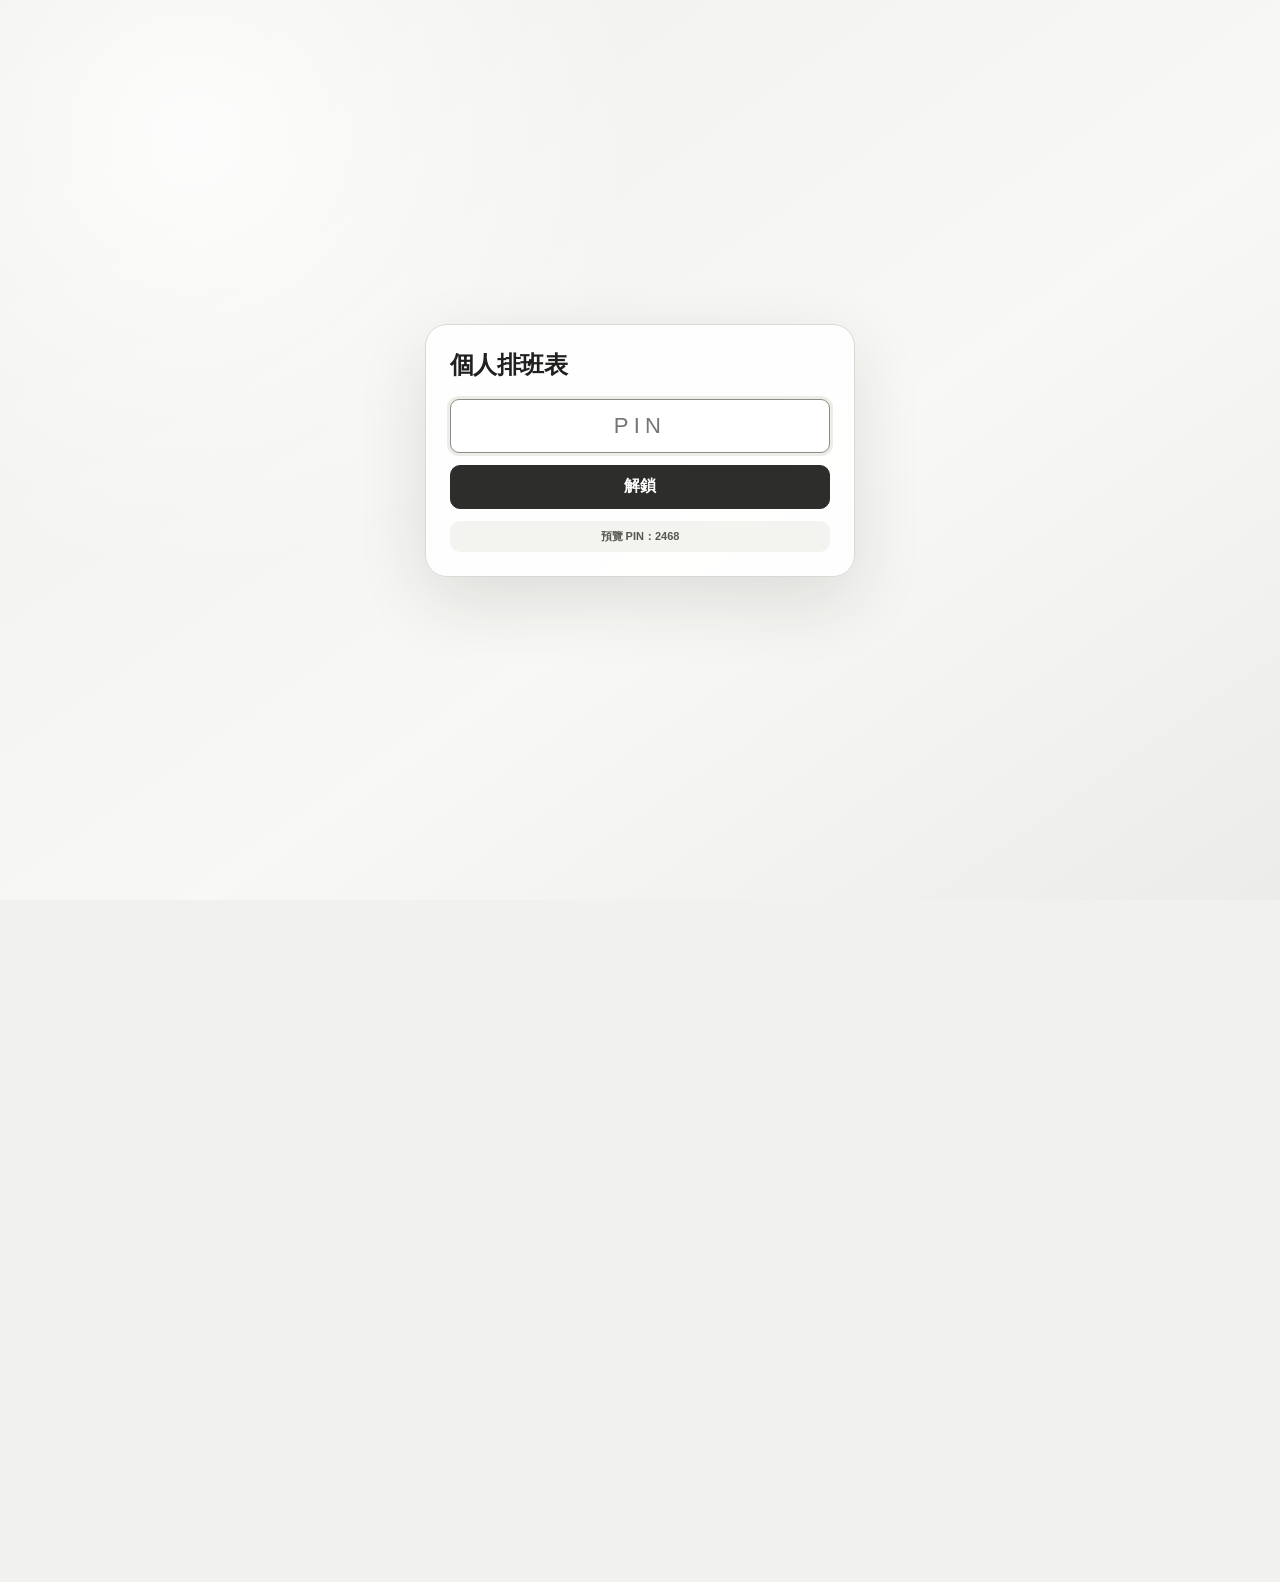
==== commit 5af61dfa: "v4.8.1" ====
--- a/preview.html
+++ b/preview.html
@@ -9,8 +9,8 @@
   <meta name="googlebot" content="noindex, nofollow, nosnippet, noimageindex" />
   <meta name="bingbot" content="noindex, nofollow, noarchive, nosnippet, noimageindex" />
   <meta name="referrer" content="no-referrer" />
-  <meta name="roster-build" content="4.8" />
-  <title>個人排班表 v4.8 預覽</title>
+  <meta name="roster-build" content="4.8.1" />
+  <title>個人排班表 v4.8.1 預覽</title>
   <style>:root {
   --bg: #f1f1ef;
   --surface: #fbfbfa;
@@ -598,7 +598,7 @@
   <div class="app-shell">
     <header class="topbar">
       <div>
-<div class="title-row"><h1>個人排班表</h1><span class="version-badge">v4.8</span><span class="sync-indicator local" id="syncIndicator" title="本機快取" aria-label="本機快取"><span class="sync-indicator-icon" aria-hidden="true"></span></span></div>
+<div class="title-row"><h1>個人排班表</h1><span class="version-badge">v4.8.1</span><span class="sync-indicator local" id="syncIndicator" title="本機快取" aria-label="本機快取"><span class="sync-indicator-icon" aria-hidden="true"></span></span></div>
         <p class="subtle">排班、設定與每月收入預估</p>
       </div>
 
@@ -931,16 +931,14 @@
 
   <div class="toast hidden" id="toast"></div>
   
-<script>
-(function(){try{const p='__rp__';localStorage.setItem(p,'1');localStorage.removeItem(p);}catch(e){let m=Object.create(null);Object.defineProperty(window,'localStorage',{configurable:true,value:{getItem(k){k=String(k);return Object.prototype.hasOwnProperty.call(m,k)?m[k]:null},setItem(k,v){m[String(k)]=String(v)},removeItem(k){delete m[String(k)]},clear(){m=Object.create(null)},key(i){return Object.keys(m)[i]??null},get length(){return Object.keys(m).length}}});}})();
-</script>
+<script>(function(){try{const k="__p";localStorage.setItem(k,"1");localStorage.removeItem(k);}catch(e){let m=Object.create(null);Object.defineProperty(window,"localStorage",{configurable:true,value:{getItem(k){k=String(k);return Object.prototype.hasOwnProperty.call(m,k)?m[k]:null},setItem(k,v){m[String(k)]=String(v)},removeItem(k){delete m[String(k)]},clear(){m=Object.create(null)},key(i){return Object.keys(m)[i]??null},get length(){return Object.keys(m).length}}})}})();</script>
 <script>
 localStorage.setItem('roster_google_client_id',"720414757752-demo.apps.googleusercontent.com");
 localStorage.setItem('roster_appdata_cache_v42',"{\"schemaVersion\": 2, \"googleClientId\": \"720414757752-demo.apps.googleusercontent.com\", \"calendarId\": \"demo@group.calendar.google.com\", \"appleIcsUrl\": \"https://calendar.google.com/calendar/ical/DEMO/basic.ics\", \"typeColors\": {\"morning\": \"#64748b\", \"afternoon\": \"#a16207\", \"evening\": \"#475569\", \"support\": \"#0f766e\", \"health\": \"#7c3aed\", \"midmonth\": \"#b45309\", \"vaccine\": \"#0369a1\", \"other\": \"#6b7280\"}, \"shiftTypes\": {\"morning\": \"\u65e9\u8a3a\", \"afternoon\": \"\u5348\u8a3a\", \"evening\": \"\u665a\u8a3a\", \"support\": \"\u652f\u63f4\", \"health\": \"\u5065\u6aa2\", \"midmonth\": \"\u6708\u4e2d\", \"vaccine\": \"\u75ab\u82d7\", \"other\": \"\u5176\u4ed6\"}, \"appearance\": {\"backgroundImage\": \"\"}, \"incomeSettings\": {\"2026-09\": {\"license\": 30000, \"support\": 8000, \"insurance\": 3500}}}");
 localStorage.setItem('roster_cache_demo@group.calendar.google.com',"[{\"id\": \"d1\", \"title\": \"\u611b\u6797\u8a3a\u6240 \u65e9\u8a3a\", \"location\": \"\u611b\u6797\u8a3a\u6240\", \"date\": \"2026-09-26\", \"type\": \"morning\", \"start\": \"09:00\", \"end\": \"12:00\", \"fee\": 6500, \"ppf\": 1000, \"customType\": \"\", \"session\": \"\u65e9\u8a3a\", \"note\": \"\"}, {\"id\": \"d2\", \"title\": \"\u611b\u6797\u8606\u6d32 \u665a\u8a3a\", \"location\": \"\u611b\u6797\u8606\u6d32\", \"date\": \"2026-09-26\", \"type\": \"evening\", \"start\": \"18:00\", \"end\": \"21:00\", \"fee\": 7000, \"ppf\": 1500, \"customType\": \"\", \"session\": \"\u665a\u8a3a\", \"note\": \"\"}, {\"id\": \"d3\", \"title\": \"\u611b\u6797\u8a3a\u6240 \u5065\u6aa2\", \"location\": \"\u611b\u6797\u8a3a\u6240\", \"date\": \"2026-09-28\", \"type\": \"health\", \"start\": \"08:30\", \"end\": \"11:30\", \"fee\": 5500, \"ppf\": 0, \"customType\": \"\", \"session\": \"\u5065\u6aa2\", \"note\": \"\"}, {\"id\": \"d4\", \"title\": \"\u611b\u6797\u8606\u6d32 \u5348\u8a3a\", \"location\": \"\u611b\u6797\u8606\u6d32\", \"date\": \"2026-09-29\", \"type\": \"afternoon\", \"start\": \"14:00\", \"end\": \"17:00\", \"fee\": 6500, \"ppf\": 900, \"customType\": \"\", \"session\": \"\u5348\u8a3a\", \"note\": \"\"}]");
 localStorage.setItem('roster_pin_verifier_v46',"{\"algorithm\": \"PREVIEW\", \"salt\": \"preview\", \"hash\": \"preview\", \"iterations\": 1}");
 </script>
-<script>window.ROSTER_VERSION = '4.8';
+<script>window.ROSTER_VERSION = '4.8.1';
 const $ = (id) => document.getElementById(id);
 const TZ = 'Asia/Taipei';
 const WEEKDAYS = ['週日','週一','週二','週三','週四','週五','週六'];
@@ -989,6 +987,7 @@
 function escapeHtml(s='') { return String(s).replace(/[&<>'"]/g, c => ({'&':'&amp;','<':'&lt;','>':'&gt;',"'":'&#39;','"':'&quot;'}[c])); }
 function toNum(value) { const n = Number(value); return Number.isFinite(n) ? n : 0; }
 function money(value) { return `NT$ ${Math.round(toNum(value)).toLocaleString('zh-TW')}`; }
+function timeRange(s) { return `${s.start || ''}–${s.end || ''}`; }
 function localDate(dateStr, time='00:00') { return new Date(`${dateStr}T${time}:00+08:00`); }
 function nextDay(dateStr) {
   const d = new Date(`${dateStr}T00:00:00Z`); d.setUTCDate(d.getUTCDate()+1);
@@ -2285,23 +2284,25 @@
 initPinGate();
 </script>
 <script>
+window.verifyPin=async function(pin){return String(pin)==='2468';};
 try{
- verifyPin=async(pin)=>String(pin)==='2468';
- state.cursor=new Date(2026,8,1);state.cloudLoaded=true;
- setAppDataStatus('ready','預覽模式：Drive App Data 已同步');setHeaderSyncIndicator('cloud','Google 已同步');
- $('syncStatus').textContent='預覽模式 · Google Calendar 已同步 · 4 筆排班 · App Data 已同步';renderAll();
- $('googleSyncBtn').onclick=e=>{e.preventDefault();setHeaderSyncIndicator('cloud','Google 已同步');showToast('預覽：Google Calendar 按鈕正常')};
- $('refreshBtn').onclick=e=>{e.preventDefault();showToast('預覽：重新整理 Google 按鈕正常')};
- $('appleSubscribeBtn').onclick=e=>{e.preventDefault();showToast('預覽：Apple Calendar 按鈕正常')};
- $('retryAppDataBtn').onclick=e=>{e.preventDefault();setAppDataStatus('ready','預覽模式：App Data 已載入');showToast('預覽：App Data 按鈕正常')};
- $('reauthDriveBtn').onclick=e=>{e.preventDefault();showToast('預覽：重新授權按鈕正常')};
- $('shiftForm').addEventListener('submit',e=>{e.preventDefault();e.stopImmediatePropagation();closeModal('shiftModal');showToast('預覽：班表儲存按鈕正常')},true);
- $('bulkForm').addEventListener('submit',e=>{e.preventDefault();e.stopImmediatePropagation();closeModal('bulkModal');showToast('預覽：固定排班按鈕正常')},true);
- $('incomeForm').addEventListener('submit',e=>{e.preventDefault();e.stopImmediatePropagation();closeModal('incomeModal');showToast('預覽：收入設定按鈕正常')},true);
- $('saveSettingsBtn').addEventListener('click',e=>{e.preventDefault();e.stopImmediatePropagation();const t=collectTypeSettings();state.shiftTypes=t.shiftTypes;state.typeColors=t.typeColors;applyBackground(state.pendingBackgroundImage||'');populateTypeSelects();closeModal('settingsModal');renderAll();showToast('預覽：設定已儲存')},true);
- deleteSelectedShifts=function(){const ids=[...state.selectedShiftIds];state.shifts=state.shifts.filter(s=>!state.selectedShiftIds.has(s.id));state.selectedShiftIds.clear();state.batchDeleteMode=false;document.body.classList.remove('batch-delete-mode');renderAll();updateBatchDeleteButton();showToast(`預覽：已刪除 ${ids.length} 筆`)};
- const note=document.createElement('div');note.className='pin-preview-note';note.textContent='預覽 PIN：2468';document.querySelector('.pin-card')?.appendChild(note);
-}catch(e){console.error(e);document.body.dataset.previewError=e.message}
+ state.cursor=new Date(2026,8,1); state.cloudLoaded=true; setAppDataStatus('ready','預覽模式：Drive App Data 已同步'); setHeaderSyncIndicator('cloud','Google 已同步'); $('syncStatus').textContent='預覽模式 · Google Calendar 已同步 · 4 筆排班'; renderAll();
+ const note=document.createElement('div'); note.className='pin-preview-note'; note.textContent='預覽 PIN：2468'; document.querySelector('.pin-card')?.appendChild(note);
+ // network buttons -> local visible feedback
+ $('googleSyncBtn').onclick=(e)=>{e.preventDefault();setHeaderSyncIndicator('cloud','Google 已同步');showToast('預覽：Google 同步按鈕正常');};
+ $('refreshBtn').onclick=(e)=>{e.preventDefault();showToast('預覽：重新整理正常');};
+ $('appleSubscribeBtn').onclick=(e)=>{e.preventDefault();showToast('預覽：Apple 訂閱正常');};
+ $('retryAppDataBtn').onclick=(e)=>{e.preventDefault();showToast('預覽：App Data 載入正常');};
+ $('reauthDriveBtn').onclick=(e)=>{e.preventDefault();showToast('預覽：重新授權正常');};
+ // prevent real network on settings save, but test UI/data
+ $('saveSettingsBtn').addEventListener('click',(e)=>{e.preventDefault();e.stopImmediatePropagation(); const t=collectTypeSettings(); state.shiftTypes=t.shiftTypes;state.typeColors=t.typeColors; state.cloudConfig={...state.cloudConfig,shiftTypes:t.shiftTypes,typeColors:t.typeColors,appearance:{backgroundImage:state.pendingBackgroundImage||''}}; applyBackground(state.pendingBackgroundImage||''); populateTypeSelects(); closeModal('settingsModal');renderAll();showToast('預覽：設定已儲存');},true);
+ // local single shift save
+ $('shiftForm').addEventListener('submit',(e)=>{e.preventDefault();e.stopImmediatePropagation(); const id=$('shiftId').value||('p'+Date.now()); const s={id,title:$('titleInput').value.trim()||'示範班別',location:$('locationInput').value.trim(),date:$('dateInput').value,type:$('typeInput').value,start:$('startInput').value,end:$('endInput').value,fee:toNum($('feeInput').value),ppf:toNum($('shiftPpfInput').value),customType:$('typeInput').value==='other'?$('customTypeInput').value.trim():'',session:getShiftTypes()[$('typeInput').value]||'',note:$('noteInput').value.trim()}; const i=state.shifts.findIndex(x=>x.id===id); if(i>=0)state.shifts[i]=s; else state.shifts.push(s); closeModal('shiftModal');renderAll();showToast('預覽：班表已儲存');},true);
+ $('deleteShiftBtn').addEventListener('click',(e)=>{e.preventDefault();e.stopImmediatePropagation();const id=$('shiftId').value;if(id)state.shifts=state.shifts.filter(s=>s.id!==id);closeModal('shiftModal');renderAll();showToast('預覽：班表已刪除');},true);
+ $('bulkForm').addEventListener('submit',(e)=>{e.preventDefault();e.stopImmediatePropagation();closeModal('bulkModal');showToast('預覽：固定排班按鈕正常');},true);
+ $('incomeForm').addEventListener('submit',(e)=>{e.preventDefault();e.stopImmediatePropagation();closeModal('incomeModal');showToast('預覽：收入設定已儲存');},true);
+ deleteSelectedShifts=function(){const ids=[...state.selectedShiftIds];state.shifts=state.shifts.filter(s=>!state.selectedShiftIds.has(s.id));state.selectedShiftIds.clear();state.batchDeleteMode=false;document.body.classList.remove('batch-delete-mode');renderAll();updateBatchDeleteButton();showToast(`預覽：已刪除 ${ids.length} 筆`);};
+}catch(e){console.error(e);document.body.dataset.previewError=e.message;}
 </script>
 <style>.pin-preview-note{margin-top:12px;padding:8px 10px;border-radius:10px;background:#f3f3f0;color:#555751;text-align:center;font-size:11px;font-weight:800}</style></body>
 </html>
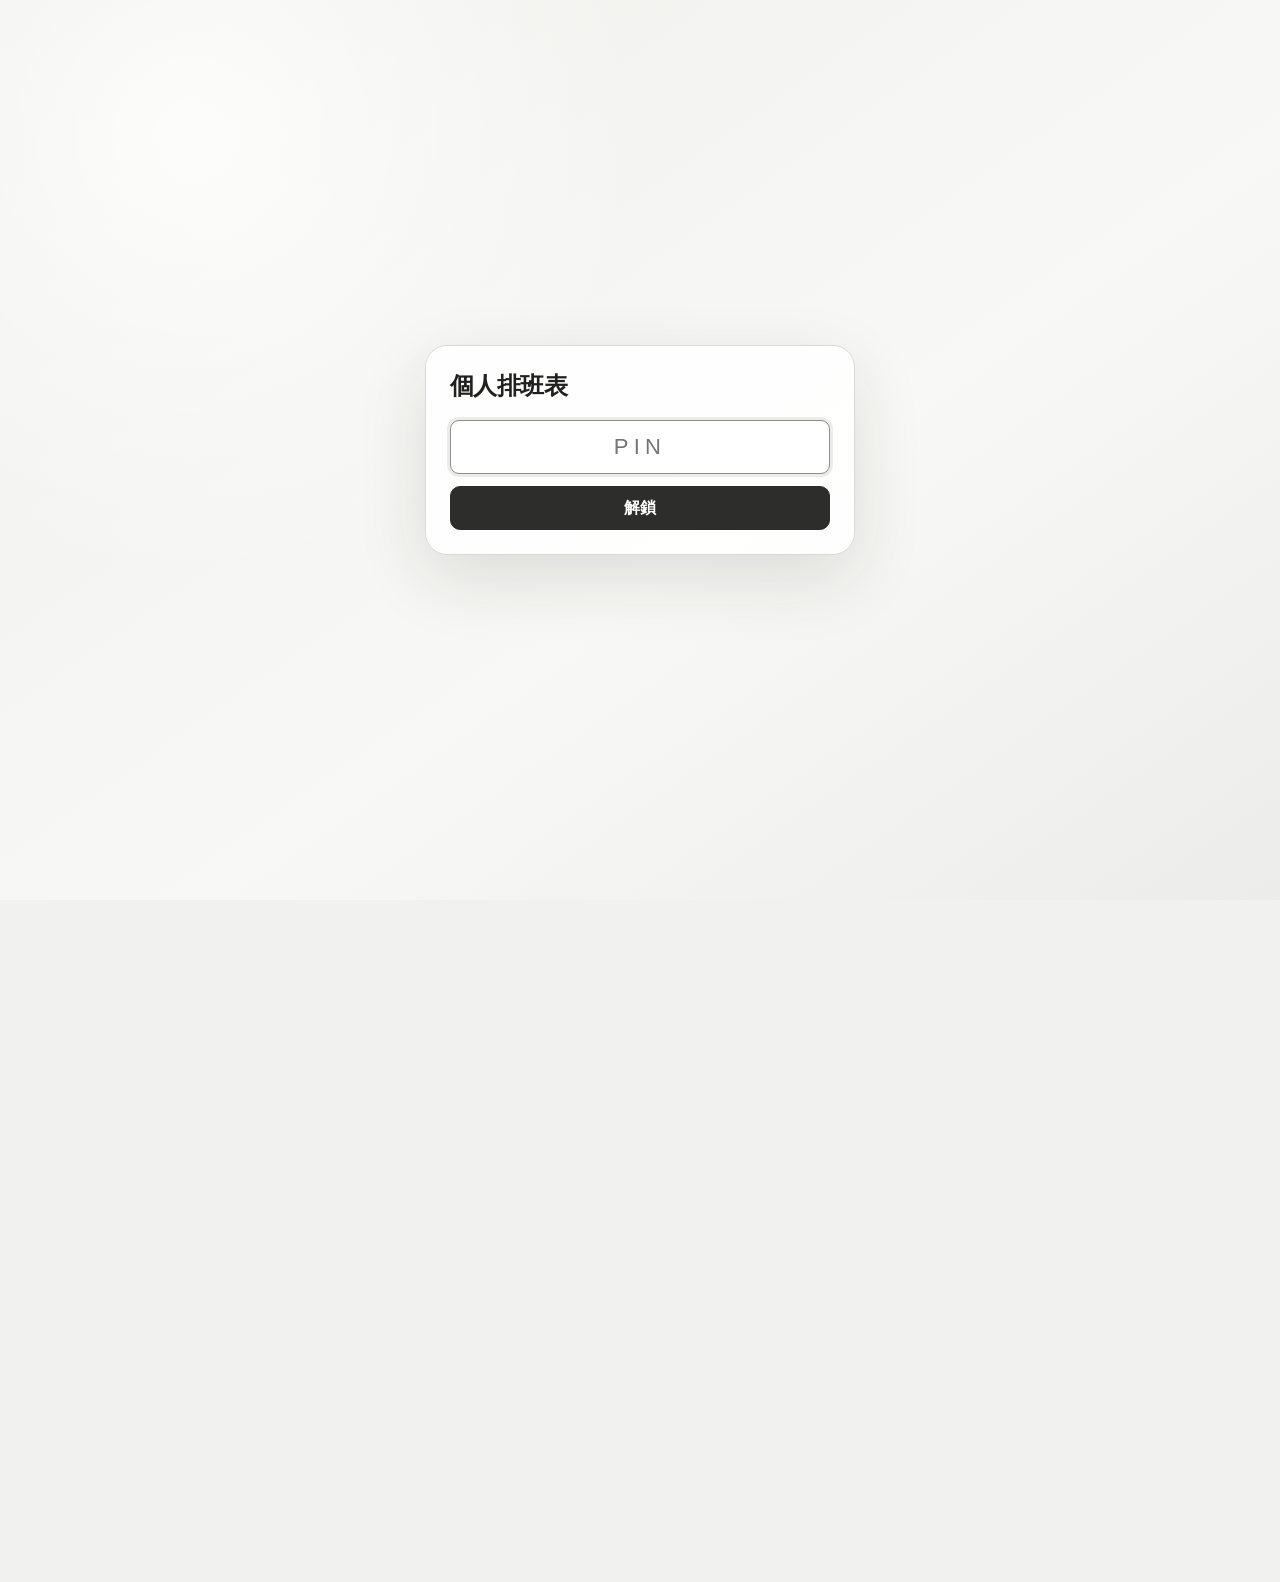
==== commit 5f0cb806: "v4.9" ====
--- a/preview.html
+++ b/preview.html
@@ -2,15 +2,15 @@
 <html lang="zh-Hant">
 <head>
   <meta charset="utf-8" />
-  <meta name="viewport" content="width=device-width, initial-scale=1" />
+  <meta name="viewport" content="width=device-width, initial-scale=1, maximum-scale=1, user-scalable=no, viewport-fit=cover" />
   <meta name="theme-color" content="#f3f3f1" />
   <meta name="description" content="個人排班日曆：GitHub Pages + Google Calendar + Drive App Data 同步" />
   <meta name="robots" content="noindex, nofollow, noarchive, nosnippet, noimageindex" />
   <meta name="googlebot" content="noindex, nofollow, nosnippet, noimageindex" />
   <meta name="bingbot" content="noindex, nofollow, noarchive, nosnippet, noimageindex" />
   <meta name="referrer" content="no-referrer" />
-  <meta name="roster-build" content="4.8.1" />
-  <title>個人排班表 v4.8.1 預覽</title>
+  <meta name="roster-build" content="4.9" />
+  <title>個人排班表 v4.9 預覽</title>
   <style>:root {
   --bg: #f1f1ef;
   --surface: #fbfbfa;
@@ -547,6 +547,99 @@
   .type-add-row{grid-template-columns:minmax(0,1fr) 42px}
   .type-add-row .btn{grid-column:1/-1}
 }
+
+
+/* v4.9 — no accidental zoom + overflow hardening */
+html{
+  width:100%;
+  max-width:100%;
+  overflow-x:hidden;
+  -webkit-text-size-adjust:100%;
+  text-size-adjust:100%;
+}
+body{
+  width:100%;
+  max-width:100%;
+  overflow-x:hidden;
+  overscroll-behavior-x:none;
+}
+*,*::before,*::after{box-sizing:border-box;min-width:0}
+img,svg,canvas{max-width:100%}
+input,select,textarea,button{max-width:100%;font-size:16px}
+.modal-backdrop{padding:max(12px,env(safe-area-inset-top)) max(10px,env(safe-area-inset-right)) max(12px,env(safe-area-inset-bottom)) max(10px,env(safe-area-inset-left))}
+.modal{
+  width:min(560px,calc(100vw - 20px));
+  max-width:calc(100vw - 20px);
+  max-height:calc(100dvh - 24px);
+  overflow-y:auto;
+  overflow-x:hidden;
+}
+.modal.wide,.settings-modal,.stats-modal{width:min(820px,calc(100vw - 20px));max-width:calc(100vw - 20px)}
+.compact-modal{width:min(390px,calc(100vw - 20px))}
+.form-grid>*{min-width:0}
+.form-grid input,.form-grid select,.form-grid textarea{width:100%}
+.modal-actions{position:sticky;bottom:-1px;background:linear-gradient(to top,var(--surface,#fff) 76%,rgba(255,255,255,0));padding-top:14px;z-index:3;flex-wrap:wrap}
+.modal-actions .spacer{min-width:0}
+.floating-actions{max-width:calc(100vw - 20px);overflow-x:auto;scrollbar-width:none}
+.floating-actions::-webkit-scrollbar{display:none}
+.income-heading-actions{display:flex;gap:8px;flex-wrap:wrap;justify-content:flex-end}
+
+/* income statistics */
+.stats-kpis{display:grid;grid-template-columns:repeat(4,minmax(0,1fr));gap:10px;margin:6px 0 16px}
+.stat-kpi{border:1px solid var(--line);border-radius:12px;background:#fafaf8;padding:12px;display:grid;gap:6px}
+.stat-kpi span{font-size:10px;color:var(--muted);font-weight:700}
+.stat-kpi strong{font-size:16px;overflow-wrap:anywhere}
+.stats-section{border-top:1px solid var(--line);padding-top:16px;margin-top:16px}
+.stats-section h3{margin:0;font-size:14px}
+.stats-section-head{display:flex;justify-content:space-between;align-items:center;gap:10px;margin-bottom:12px}
+.stats-section-head span{font-size:10px;color:var(--muted);text-align:right}
+.fee-distribution,.income-ratio-list{display:grid;gap:10px}
+.fee-dist-row,.ratio-row{display:grid;gap:6px}
+.fee-dist-label,.ratio-label{display:flex;justify-content:space-between;gap:12px;align-items:baseline}
+.fee-dist-label strong,.ratio-label strong{font-size:12px}
+.fee-dist-label span,.ratio-label span{font-size:11px;color:var(--muted)}
+.stat-bar{height:7px;border-radius:999px;background:#ecece8;overflow:hidden}
+.stat-bar i{display:block;height:100%;min-width:0;border-radius:inherit;background:#5e625d}
+.ratio-row.cost .stat-bar i{background:#9b6868}
+.income-chart-wrap{width:100%;overflow-x:auto;border:1px solid var(--line);border-radius:12px;background:#fafaf8;padding:8px}
+.income-history-chart{display:block;width:max(680px,100%);height:auto}
+.chart-grid{stroke:#e3e3df;stroke-width:1}
+.chart-axis{font-size:10px;fill:#858680}
+.chart-line{fill:none;stroke:#555954;stroke-width:2.5;stroke-linejoin:round;stroke-linecap:round}
+.chart-dot{fill:#fff;stroke:#555954;stroke-width:2.5}
+.chart-empty{font-size:12px;fill:#858680}
+.chart-legend{display:flex;gap:8px;overflow-x:auto;padding:8px 2px 2px}
+.chart-legend span{min-width:92px;border:1px solid var(--line);border-radius:9px;padding:7px;background:#fafaf8;font-size:10px;display:grid;gap:3px}
+.chart-legend b{font-size:10px}
+.compact-empty{padding:14px;text-align:center}
+
+@media(max-width:720px){
+  .stats-kpis{grid-template-columns:repeat(2,minmax(0,1fr))}
+  .section-heading.wrap{align-items:flex-start}
+  .income-heading-actions{width:100%;justify-content:flex-start}
+}
+@media(max-width:520px){
+  .app-shell{width:100%;padding-left:10px;padding-right:10px}
+  .modal{width:calc(100vw - 16px);max-width:calc(100vw - 16px);max-height:calc(100dvh - 16px);border-radius:16px}
+  .modal-backdrop{padding:8px}
+  .form-grid{grid-template-columns:1fr!important}
+  .form-grid .full{grid-column:auto!important}
+  .modal-header{gap:8px}
+  .modal-header h2{font-size:18px}
+  .modal-lead{font-size:11px}
+  .modal-actions{gap:8px}
+  .modal-actions .btn{flex:1 1 auto}
+  .weekday-checks{grid-template-columns:repeat(4,minmax(0,1fr))}
+  .settings-section{overflow:hidden}
+  .background-setting-row,.type-add-row{grid-template-columns:1fr!important}
+  .type-manager-row{grid-template-columns:minmax(0,1fr) 42px 48px 34px!important}
+  .sync-actions{width:100%;display:grid;grid-template-columns:1fr}
+  .sync-actions .btn{width:100%}
+  .stats-kpis{grid-template-columns:1fr 1fr}
+  .fee-dist-label,.ratio-label{align-items:flex-start}
+  .fee-dist-label strong,.fee-dist-label span,.ratio-label span,.ratio-label strong{overflow-wrap:anywhere}
+  .income-history-chart{width:640px}
+}
 </style>
   
 </head>
@@ -598,7 +691,7 @@
   <div class="app-shell">
     <header class="topbar">
       <div>
-<div class="title-row"><h1>個人排班表</h1><span class="version-badge">v4.8.1</span><span class="sync-indicator local" id="syncIndicator" title="本機快取" aria-label="本機快取"><span class="sync-indicator-icon" aria-hidden="true"></span></span></div>
+<div class="title-row"><h1>個人排班表</h1><span class="version-badge">v4.9</span><span class="sync-indicator local" id="syncIndicator" title="本機快取" aria-label="本機快取"><span class="sync-indicator-icon" aria-hidden="true"></span></span></div>
         <p class="subtle">排班、設定與每月收入預估</p>
       </div>
 
@@ -640,7 +733,10 @@
             <p class="eyebrow">ESTIMATED INCOME</p>
             <h2 id="incomeTitle">本月預估收入</h2>
           </div>
-          <button class="btn ghost compact" id="incomeSettingsBtn" type="button">設定本月收入項目</button>
+          <div class="income-heading-actions">
+            <button class="btn ghost compact" id="incomeStatsBtn" type="button">收入統計</button>
+            <button class="btn ghost compact" id="incomeSettingsBtn" type="button">設定本月收入項目</button>
+          </div>
         </div>
         <div class="income-summary">
           <div class="income-main">
@@ -849,6 +945,76 @@
         <div class="spacer"></div>
         <button class="btn ghost" type="button" data-close="incomeModal">取消</button>
         <button class="btn dark" type="submit">儲存本月設定</button>
+      </div>
+    </form>
+  </div>
+
+
+
+  <div class="modal-backdrop hidden" id="incomeStatsModal">
+    <div class="modal wide stats-modal">
+      <div class="modal-header">
+        <div>
+          <p class="eyebrow">INCOME STATISTICS</p>
+          <h2 id="incomeStatsTitle">收入統計</h2>
+        </div>
+        <button class="icon-btn" type="button" data-close="incomeStatsModal">×</button>
+      </div>
+
+      <div class="stats-kpis">
+        <div class="stat-kpi"><span>實際上班天數</span><strong id="statWorkDays">0 天</strong></div>
+        <div class="stat-kpi"><span>總班數</span><strong id="statShiftCount">0 節</strong></div>
+        <div class="stat-kpi"><span>總時數</span><strong id="statWorkHours">0 小時</strong></div>
+        <div class="stat-kpi"><span>平均每工作日</span><strong id="statAvgDaily">NT$ 0</strong></div>
+      </div>
+
+      <section class="stats-section">
+        <div class="stats-section-head">
+          <h3>節費分布</h3>
+          <span id="statFeeSummary"></span>
+        </div>
+        <div class="fee-distribution" id="feeDistribution"></div>
+      </section>
+
+      <section class="stats-section">
+        <h3>收入項目比例</h3>
+        <div class="income-ratio-list" id="incomeRatioList"></div>
+      </section>
+
+      <section class="stats-section">
+        <div class="stats-section-head">
+          <h3>歷月預估收入</h3>
+          <span>依目前已同步的排班與每月收入設定計算</span>
+        </div>
+        <div class="income-chart-wrap">
+          <svg id="incomeHistoryChart" class="income-history-chart" viewBox="0 0 720 260" role="img" aria-label="歷月預估收入折線圖"></svg>
+        </div>
+        <div class="chart-legend" id="incomeHistoryLegend"></div>
+      </section>
+
+      <div class="modal-actions">
+        <div class="spacer"></div>
+        <button class="btn dark" type="button" data-close="incomeStatsModal">關閉</button>
+      </div>
+    </div>
+  </div>
+
+  <div class="modal-backdrop hidden" id="settingsPinModal">
+    <form class="modal compact-modal" id="settingsPinForm" autocomplete="off">
+      <div class="modal-header">
+        <div>
+          <p class="eyebrow">SECURITY</p>
+          <h2>輸入 PIN</h2>
+        </div>
+        <button class="icon-btn" type="button" data-close="settingsPinModal">×</button>
+      </div>
+      <input id="settingsPinInput" type="password" inputmode="numeric" pattern="[0-9]*"
+             maxlength="8" autocomplete="off" placeholder="PIN" aria-label="PIN" />
+      <p class="pin-error hidden" id="settingsPinError"></p>
+      <div class="modal-actions">
+        <div class="spacer"></div>
+        <button class="btn ghost" type="button" data-close="settingsPinModal">取消</button>
+        <button class="btn dark" type="submit">進入設定</button>
       </div>
     </form>
   </div>
@@ -931,14 +1097,26 @@
 
   <div class="toast hidden" id="toast"></div>
   
-<script>(function(){try{const k="__p";localStorage.setItem(k,"1");localStorage.removeItem(k);}catch(e){let m=Object.create(null);Object.defineProperty(window,"localStorage",{configurable:true,value:{getItem(k){k=String(k);return Object.prototype.hasOwnProperty.call(m,k)?m[k]:null},setItem(k,v){m[String(k)]=String(v)},removeItem(k){delete m[String(k)]},clear(){m=Object.create(null)},key(i){return Object.keys(m)[i]??null},get length(){return Object.keys(m).length}}})}})();</script>
+
+
+<script>
+(function(){
+  try{const p='__p__';localStorage.setItem(p,'1');localStorage.removeItem(p);}
+  catch(e){let mem={};Object.defineProperty(window,'localStorage',{configurable:true,value:{
+    getItem:k=>Object.prototype.hasOwnProperty.call(mem,String(k))?mem[String(k)]:null,
+    setItem:(k,v)=>mem[String(k)]=String(v),removeItem:k=>delete mem[String(k)],
+    clear:()=>mem={},key:i=>Object.keys(mem)[i]??null,get length(){return Object.keys(mem).length;}
+  }});}
+})();
+</script>
+
 <script>
 localStorage.setItem('roster_google_client_id',"720414757752-demo.apps.googleusercontent.com");
-localStorage.setItem('roster_appdata_cache_v42',"{\"schemaVersion\": 2, \"googleClientId\": \"720414757752-demo.apps.googleusercontent.com\", \"calendarId\": \"demo@group.calendar.google.com\", \"appleIcsUrl\": \"https://calendar.google.com/calendar/ical/DEMO/basic.ics\", \"typeColors\": {\"morning\": \"#64748b\", \"afternoon\": \"#a16207\", \"evening\": \"#475569\", \"support\": \"#0f766e\", \"health\": \"#7c3aed\", \"midmonth\": \"#b45309\", \"vaccine\": \"#0369a1\", \"other\": \"#6b7280\"}, \"shiftTypes\": {\"morning\": \"\u65e9\u8a3a\", \"afternoon\": \"\u5348\u8a3a\", \"evening\": \"\u665a\u8a3a\", \"support\": \"\u652f\u63f4\", \"health\": \"\u5065\u6aa2\", \"midmonth\": \"\u6708\u4e2d\", \"vaccine\": \"\u75ab\u82d7\", \"other\": \"\u5176\u4ed6\"}, \"appearance\": {\"backgroundImage\": \"\"}, \"incomeSettings\": {\"2026-09\": {\"license\": 30000, \"support\": 8000, \"insurance\": 3500}}}");
-localStorage.setItem('roster_cache_demo@group.calendar.google.com',"[{\"id\": \"d1\", \"title\": \"\u611b\u6797\u8a3a\u6240 \u65e9\u8a3a\", \"location\": \"\u611b\u6797\u8a3a\u6240\", \"date\": \"2026-09-26\", \"type\": \"morning\", \"start\": \"09:00\", \"end\": \"12:00\", \"fee\": 6500, \"ppf\": 1000, \"customType\": \"\", \"session\": \"\u65e9\u8a3a\", \"note\": \"\"}, {\"id\": \"d2\", \"title\": \"\u611b\u6797\u8606\u6d32 \u665a\u8a3a\", \"location\": \"\u611b\u6797\u8606\u6d32\", \"date\": \"2026-09-26\", \"type\": \"evening\", \"start\": \"18:00\", \"end\": \"21:00\", \"fee\": 7000, \"ppf\": 1500, \"customType\": \"\", \"session\": \"\u665a\u8a3a\", \"note\": \"\"}, {\"id\": \"d3\", \"title\": \"\u611b\u6797\u8a3a\u6240 \u5065\u6aa2\", \"location\": \"\u611b\u6797\u8a3a\u6240\", \"date\": \"2026-09-28\", \"type\": \"health\", \"start\": \"08:30\", \"end\": \"11:30\", \"fee\": 5500, \"ppf\": 0, \"customType\": \"\", \"session\": \"\u5065\u6aa2\", \"note\": \"\"}, {\"id\": \"d4\", \"title\": \"\u611b\u6797\u8606\u6d32 \u5348\u8a3a\", \"location\": \"\u611b\u6797\u8606\u6d32\", \"date\": \"2026-09-29\", \"type\": \"afternoon\", \"start\": \"14:00\", \"end\": \"17:00\", \"fee\": 6500, \"ppf\": 900, \"customType\": \"\", \"session\": \"\u5348\u8a3a\", \"note\": \"\"}]");
+localStorage.setItem('roster_appdata_cache_v42',"{\"schemaVersion\": 2, \"googleClientId\": \"720414757752-demo.apps.googleusercontent.com\", \"calendarId\": \"demo@group.calendar.google.com\", \"appleIcsUrl\": \"https://calendar.google.com/calendar/ical/DEMO/basic.ics\", \"typeColors\": {\"morning\": \"#64748b\", \"afternoon\": \"#a16207\", \"evening\": \"#475569\", \"support\": \"#0f766e\", \"health\": \"#7c3aed\", \"midmonth\": \"#b45309\", \"vaccine\": \"#0369a1\", \"other\": \"#6b7280\"}, \"shiftTypes\": {\"morning\": \"\u65e9\u8a3a\", \"afternoon\": \"\u5348\u8a3a\", \"evening\": \"\u665a\u8a3a\", \"support\": \"\u652f\u63f4\", \"health\": \"\u5065\u6aa2\", \"midmonth\": \"\u6708\u4e2d\", \"vaccine\": \"\u75ab\u82d7\", \"other\": \"\u5176\u4ed6\"}, \"appearance\": {\"backgroundImage\": \"\"}, \"incomeSettings\": {\"2026-08\": {\"license\": 25000, \"support\": 4000, \"insurance\": 3200}, \"2026-09\": {\"license\": 30000, \"support\": 6000, \"insurance\": 3400}, \"2026-10\": {\"license\": 30000, \"support\": 8000, \"insurance\": 3500}}}");
+localStorage.setItem('roster_cache_demo@group.calendar.google.com',"[{\"id\": \"d1\", \"title\": \"\u611b\u6797\u8a3a\u6240 \u65e9\u8a3a\", \"location\": \"\u611b\u6797\u8a3a\u6240\", \"date\": \"2026-10-02\", \"type\": \"morning\", \"start\": \"09:00\", \"end\": \"12:00\", \"fee\": 6500, \"ppf\": 1000, \"customType\": \"\", \"session\": \"\u65e9\u8a3a\", \"note\": \"\"}, {\"id\": \"d2\", \"title\": \"\u611b\u6797\u8606\u6d32 \u665a\u8a3a\", \"location\": \"\u611b\u6797\u8606\u6d32\", \"date\": \"2026-10-02\", \"type\": \"evening\", \"start\": \"18:00\", \"end\": \"21:00\", \"fee\": 7000, \"ppf\": 1500, \"customType\": \"\", \"session\": \"\u665a\u8a3a\", \"note\": \"\"}, {\"id\": \"d3\", \"title\": \"\u611b\u6797\u8a3a\u6240 \u65e9\u8a3a\", \"location\": \"\u611b\u6797\u8a3a\u6240\", \"date\": \"2026-10-05\", \"type\": \"morning\", \"start\": \"09:00\", \"end\": \"12:00\", \"fee\": 6500, \"ppf\": 900, \"customType\": \"\", \"session\": \"\u65e9\u8a3a\", \"note\": \"\"}, {\"id\": \"d4\", \"title\": \"\u5065\u6aa2\", \"location\": \"\u611b\u6797\u8a3a\u6240\", \"date\": \"2026-10-07\", \"type\": \"health\", \"start\": \"08:30\", \"end\": \"11:30\", \"fee\": 5500, \"ppf\": 0, \"customType\": \"\", \"session\": \"\u5065\u6aa2\", \"note\": \"\"}, {\"id\": \"d5\", \"title\": \"\u611b\u6797\u8606\u6d32 \u665a\u8a3a\", \"location\": \"\u611b\u6797\u8606\u6d32\", \"date\": \"2026-09-28\", \"type\": \"evening\", \"start\": \"18:00\", \"end\": \"21:00\", \"fee\": 7000, \"ppf\": 1300, \"customType\": \"\", \"session\": \"\u665a\u8a3a\", \"note\": \"\"}, {\"id\": \"d6\", \"title\": \"\u75ab\u82d7\u9580\u8a3a\", \"location\": \"\u611b\u6797\u8a3a\u6240\", \"date\": \"2026-08-21\", \"type\": \"vaccine\", \"start\": \"14:00\", \"end\": \"17:00\", \"fee\": 6000, \"ppf\": 800, \"customType\": \"\", \"session\": \"\u75ab\u82d7\", \"note\": \"\"}]");
 localStorage.setItem('roster_pin_verifier_v46',"{\"algorithm\": \"PREVIEW\", \"salt\": \"preview\", \"hash\": \"preview\", \"iterations\": 1}");
 </script>
-<script>window.ROSTER_VERSION = '4.8.1';
+<script>window.ROSTER_VERSION = '4.9';
 const $ = (id) => document.getElementById(id);
 const TZ = 'Asia/Taipei';
 const WEEKDAYS = ['週日','週一','週二','週三','週四','週五','週六'];
@@ -1321,6 +1499,110 @@
   const key = monthKey();
   return state.shifts.filter(s => s.date.startsWith(key));
 }
+
+function minutesBetween(start,end){
+  const [sh,sm]=String(start||'00:00').split(':').map(Number);
+  const [eh,em]=String(end||'00:00').split(':').map(Number);
+  let mins=(eh*60+em)-(sh*60+sm);
+  if(mins<0) mins+=24*60;
+  return Math.max(0,mins);
+}
+function monthShiftsForKey(key){
+  return state.shifts.filter(s=>String(s.date||'').slice(0,7)===key);
+}
+function monthlyIncomeForKey(key){
+  const shifts=monthShiftsForKey(key);
+  const settings=getIncomeSettings(key);
+  const fees=shifts.reduce((sum,s)=>sum+toNum(s.fee),0);
+  const ppf=shifts.reduce((sum,s)=>sum+toNum(s.ppf),0);
+  return {
+    key, shifts, settings, fees, ppf,
+    total: toNum(settings.license)+fees+ppf+toNum(settings.support)-toNum(settings.insurance)
+  };
+}
+function renderIncomeStatistics(){
+  const key=monthKey();
+  const data=monthlyIncomeForKey(key);
+  const [year,month]=key.split('-');
+  $('incomeStatsTitle').textContent=`${year} 年 ${Number(month)} 月收入統計`;
+
+  const uniqueDays=new Set(data.shifts.map(s=>s.date).filter(Boolean)).size;
+  const totalMinutes=data.shifts.reduce((sum,s)=>sum+minutesBetween(s.start,s.end),0);
+  $('statWorkDays').textContent=`${uniqueDays} 天`;
+  $('statShiftCount').textContent=`${data.shifts.length} 節`;
+  $('statWorkHours').textContent=`${(totalMinutes/60).toFixed(totalMinutes%60?1:0)} 小時`;
+  $('statAvgDaily').textContent=uniqueDays?money(Math.round(data.total/uniqueDays)):money(0);
+
+  const groups=new Map();
+  data.shifts.forEach(s=>{
+    const fee=toNum(s.fee);
+    groups.set(fee,(groups.get(fee)||0)+1);
+  });
+  const feeGroups=[...groups.entries()].sort((a,b)=>b[0]-a[0]);
+  $('statFeeSummary').textContent=feeGroups.length?`${feeGroups.length} 種節費`:'本月無排班';
+  $('feeDistribution').innerHTML=feeGroups.length?feeGroups.map(([fee,count])=>{
+    const pct=data.shifts.length?count/data.shifts.length*100:0;
+    return `<div class="fee-dist-row">
+      <div class="fee-dist-label"><strong>${money(fee)}</strong><span>${count} 節 · ${pct.toFixed(1)}%</span></div>
+      <div class="stat-bar"><i style="width:${Math.max(2,pct)}%"></i></div>
+    </div>`;
+  }).join(''):'<div class="empty-state compact-empty">本月尚無排班資料</div>';
+
+  const positiveItems=[
+    ['牌費',toNum(data.settings.license)],
+    ['節費',data.fees],
+    ['PPF',data.ppf],
+    ['額外支援',toNum(data.settings.support)]
+  ];
+  const positiveTotal=positiveItems.reduce((s,[,v])=>s+Math.max(0,v),0);
+  const insurance=toNum(data.settings.insurance);
+  $('incomeRatioList').innerHTML=[
+    ...positiveItems.map(([label,value])=>{
+      const pct=positiveTotal?value/positiveTotal*100:0;
+      return `<div class="ratio-row"><div class="ratio-label"><span>${label}</span><strong>${money(value)} · ${pct.toFixed(1)}%</strong></div><div class="stat-bar"><i style="width:${Math.max(value?2:0,pct)}%"></i></div></div>`;
+    }),
+    `<div class="ratio-row cost"><div class="ratio-label"><span>健保費用（扣除）</span><strong>− ${money(insurance)}</strong></div><div class="stat-bar"><i style="width:${positiveTotal?Math.min(100,insurance/positiveTotal*100):0}%"></i></div></div>`
+  ].join('');
+
+  renderIncomeHistoryChart();
+}
+function renderIncomeHistoryChart(){
+  const shiftMonths=state.shifts.map(s=>String(s.date||'').slice(0,7)).filter(k=>/^\d{4}-\d{2}$/.test(k));
+  const settingMonths=Object.keys(state.cloudConfig?.incomeSettings||{}).filter(k=>/^\d{4}-\d{2}$/.test(k));
+  const months=[...new Set([...shiftMonths,...settingMonths])].sort();
+  const svg=$('incomeHistoryChart');
+  const legend=$('incomeHistoryLegend');
+  if(!months.length){
+    svg.innerHTML='<text x="360" y="130" text-anchor="middle" class="chart-empty">尚無歷月資料</text>';
+    legend.innerHTML='';
+    return;
+  }
+  const values=months.map(k=>monthlyIncomeForKey(k).total);
+  const max=Math.max(1,...values);
+  const min=Math.min(0,...values);
+  const W=720,H=260,padL=58,padR=22,padT=20,padB=44;
+  const chartW=W-padL-padR,chartH=H-padT-padB;
+  const y=v=>padT+(max-v)/(max-min||1)*chartH;
+  const x=i=>months.length===1?padL+chartW/2:padL+i*(chartW/(months.length-1));
+  const grid=[];
+  for(let i=0;i<=4;i++){
+    const val=max-(max-min)*i/4, yy=padT+chartH*i/4;
+    grid.push(`<line x1="${padL}" y1="${yy}" x2="${W-padR}" y2="${yy}" class="chart-grid"/><text x="${padL-8}" y="${yy+4}" text-anchor="end" class="chart-axis">${Math.round(val/1000)}k</text>`);
+  }
+  const pts=values.map((v,i)=>`${x(i)},${y(v)}`).join(' ');
+  const labels=months.map((m,i)=>{
+    const short=m.replace('-','/');
+    return `<text x="${x(i)}" y="${H-18}" text-anchor="middle" class="chart-axis">${short}</text>`;
+  }).join('');
+  const dots=values.map((v,i)=>`<circle cx="${x(i)}" cy="${y(v)}" r="4.5" class="chart-dot"><title>${months[i]} ${money(v)}</title></circle>`).join('');
+  svg.innerHTML=`${grid.join('')}<polyline points="${pts}" class="chart-line"/>${dots}${labels}`;
+  legend.innerHTML=months.map((m,i)=>`<span><b>${m.replace('-','/')}</b>${money(values[i])}</span>`).join('');
+}
+function openIncomeStatistics(){
+  renderIncomeStatistics();
+  openModal('incomeStatsModal');
+}
+
 function renderIncome() {
   const key = monthKey();
   const [year, month] = key.split('-').map(Number);
@@ -2077,7 +2359,8 @@
 $('prevMonth').onclick=()=>animateMonthChange('prev',()=>{state.cursor=new Date(state.cursor.getFullYear(),state.cursor.getMonth()-1,1);});
 $('nextMonth').onclick=()=>animateMonthChange('next',()=>{state.cursor=new Date(state.cursor.getFullYear(),state.cursor.getMonth()+1,1);});
 $('todayBtn').onclick=()=>animateMonthChange(state.cursor > new Date() ? 'prev' : 'next',()=>{state.cursor=new Date();});
-$('addShiftBtn').onclick=()=>openShiftModal(); $('bulkShiftBtn').onclick=openBulkModal; $('incomeSettingsBtn').onclick=openIncomeModal;
+$('addShiftBtn').onclick=()=>openShiftModal(); $('bulkShiftBtn').onclick=openBulkModal; $('incomeStatsBtn').onclick=openIncomeStatistics;
+$('incomeSettingsBtn').onclick=openIncomeModal;
 $('refreshBtn').onclick=()=>withGoogleAccess(async()=>{await tryLoadAppDataConfig({force:true});await fetchAllEvents({refreshCloud:false});});
 $('googleSyncBtn').onclick=()=>withGoogleAccess(async()=>{
   $('syncStatus').textContent='正在同步 Google Calendar…';
@@ -2113,6 +2396,45 @@
 ['licenseFeeInput','supportIncomeInput','insuranceCostInput'].forEach(id=>$(id).addEventListener('input',updateIncomeEquation));
 $('typeInput').addEventListener('change',()=>syncTypeUi('')); $('bulkTypeInput').addEventListener('change',()=>syncTypeUi('bulk'));
 
+
+function requestSettingsAccess(){
+  const verifier=getLocalPinVerifier();
+  if(!verifier){
+    showToast('找不到 PIN 驗證資料，請重新載入頁面');
+    return;
+  }
+  $('settingsPinInput').value='';
+  pinSetError('settingsPinError','');
+  openModal('settingsPinModal');
+  setTimeout(()=>$('settingsPinInput')?.focus(),80);
+}
+async function submitSettingsPin(event){
+  event.preventDefault();
+  const pin=$('settingsPinInput').value.trim();
+  const verifier=getLocalPinVerifier();
+  if(!validPin(pin)){
+    pinSetError('settingsPinError','請輸入 4–8 位數字 PIN。');
+    return;
+  }
+  const button=event.submitter||$('settingsPinForm').querySelector('button[type="submit"]');
+  button.disabled=true; button.textContent='驗證中…';
+  try{
+    const ok=await verifyPin(pin,verifier);
+    if(!ok){
+      pinSetError('settingsPinError','PIN 不正確。');
+      $('settingsPinInput').select();
+      return;
+    }
+    pinSetError('settingsPinError','');
+    closeModal('settingsPinModal');
+    setTimeout(openSettings,170);
+  }catch(err){
+    pinSetError('settingsPinError',`PIN 驗證失敗：${err.message}`);
+  }finally{
+    button.disabled=false; button.textContent='進入設定';
+  }
+}
+
 function openSettings() {
   const c=state.cloudConfig||localMigrationConfig();
   $('googleClientId').value=getBootstrapClientId()||c.googleClientId||'';
@@ -2158,7 +2480,7 @@
   });
 }
 
-$('settingsBtn').onclick=openSettings;
+$('settingsBtn').onclick=requestSettingsAccess;
 $('saveSettingsBtn').onclick=()=>{
   const clientId=$('googleClientId').value.trim();
   if(!clientId){showToast('請輸入 Google OAuth Client ID');return;}
@@ -2205,6 +2527,7 @@
   },{forceConsent:oldClient!==clientId});
 };
 
+$('settingsPinForm')?.addEventListener('submit', submitSettingsPin);
 $('addTypeBtn').onclick=()=>{
   const label=$('newTypeName').value.trim();
   if(!label){showToast('請輸入診次種類名稱');return;}
@@ -2284,25 +2607,39 @@
 initPinGate();
 </script>
 <script>
-window.verifyPin=async function(pin){return String(pin)==='2468';};
 try{
- state.cursor=new Date(2026,8,1); state.cloudLoaded=true; setAppDataStatus('ready','預覽模式：Drive App Data 已同步'); setHeaderSyncIndicator('cloud','Google 已同步'); $('syncStatus').textContent='預覽模式 · Google Calendar 已同步 · 4 筆排班'; renderAll();
- const note=document.createElement('div'); note.className='pin-preview-note'; note.textContent='預覽 PIN：2468'; document.querySelector('.pin-card')?.appendChild(note);
- // network buttons -> local visible feedback
- $('googleSyncBtn').onclick=(e)=>{e.preventDefault();setHeaderSyncIndicator('cloud','Google 已同步');showToast('預覽：Google 同步按鈕正常');};
- $('refreshBtn').onclick=(e)=>{e.preventDefault();showToast('預覽：重新整理正常');};
- $('appleSubscribeBtn').onclick=(e)=>{e.preventDefault();showToast('預覽：Apple 訂閱正常');};
- $('retryAppDataBtn').onclick=(e)=>{e.preventDefault();showToast('預覽：App Data 載入正常');};
- $('reauthDriveBtn').onclick=(e)=>{e.preventDefault();showToast('預覽：重新授權正常');};
- // prevent real network on settings save, but test UI/data
- $('saveSettingsBtn').addEventListener('click',(e)=>{e.preventDefault();e.stopImmediatePropagation(); const t=collectTypeSettings(); state.shiftTypes=t.shiftTypes;state.typeColors=t.typeColors; state.cloudConfig={...state.cloudConfig,shiftTypes:t.shiftTypes,typeColors:t.typeColors,appearance:{backgroundImage:state.pendingBackgroundImage||''}}; applyBackground(state.pendingBackgroundImage||''); populateTypeSelects(); closeModal('settingsModal');renderAll();showToast('預覽：設定已儲存');},true);
- // local single shift save
- $('shiftForm').addEventListener('submit',(e)=>{e.preventDefault();e.stopImmediatePropagation(); const id=$('shiftId').value||('p'+Date.now()); const s={id,title:$('titleInput').value.trim()||'示範班別',location:$('locationInput').value.trim(),date:$('dateInput').value,type:$('typeInput').value,start:$('startInput').value,end:$('endInput').value,fee:toNum($('feeInput').value),ppf:toNum($('shiftPpfInput').value),customType:$('typeInput').value==='other'?$('customTypeInput').value.trim():'',session:getShiftTypes()[$('typeInput').value]||'',note:$('noteInput').value.trim()}; const i=state.shifts.findIndex(x=>x.id===id); if(i>=0)state.shifts[i]=s; else state.shifts.push(s); closeModal('shiftModal');renderAll();showToast('預覽：班表已儲存');},true);
- $('deleteShiftBtn').addEventListener('click',(e)=>{e.preventDefault();e.stopImmediatePropagation();const id=$('shiftId').value;if(id)state.shifts=state.shifts.filter(s=>s.id!==id);closeModal('shiftModal');renderAll();showToast('預覽：班表已刪除');},true);
- $('bulkForm').addEventListener('submit',(e)=>{e.preventDefault();e.stopImmediatePropagation();closeModal('bulkModal');showToast('預覽：固定排班按鈕正常');},true);
- $('incomeForm').addEventListener('submit',(e)=>{e.preventDefault();e.stopImmediatePropagation();closeModal('incomeModal');showToast('預覽：收入設定已儲存');},true);
- deleteSelectedShifts=function(){const ids=[...state.selectedShiftIds];state.shifts=state.shifts.filter(s=>!state.selectedShiftIds.has(s.id));state.selectedShiftIds.clear();state.batchDeleteMode=false;document.body.classList.remove('batch-delete-mode');renderAll();updateBatchDeleteButton();showToast(`預覽：已刪除 ${ids.length} 筆`);};
+  verifyPin=async function(pin){return String(pin)==='2468';};
+  state.cursor=new Date(2026,9,1);
+  state.cloudLoaded=true;
+  setAppDataStatus('ready','預覽模式：Drive App Data 已同步');
+  setHeaderSyncIndicator('cloud','Google 已同步');
+  $('syncStatus').textContent='預覽模式 · Google Calendar 已同步 · App Data 已同步';
+  renderAll();
+
+  // Network-only actions become local preview responses.
+  $('googleSyncBtn').onclick=e=>{e.preventDefault();showToast('預覽：Google Calendar 同步按鈕正常');};
+  $('refreshBtn').onclick=e=>{e.preventDefault();showToast('預覽：重新整理按鈕正常');};
+  $('appleSubscribeBtn').onclick=e=>{e.preventDefault();showToast('預覽：Apple Calendar 按鈕正常');};
+  $('retryAppDataBtn').onclick=e=>{e.preventDefault();showToast('預覽：App Data 按鈕正常');};
+  $('reauthDriveBtn').onclick=e=>{e.preventDefault();showToast('預覽：重新授權按鈕正常');};
+
+  // Preview settings PIN uses 2468 too.
+  submitSettingsPin=async function(event){
+    event.preventDefault();
+    if($('settingsPinInput').value.trim()!=='2468'){pinSetError('settingsPinError','PIN 不正確。');return;}
+    closeModal('settingsPinModal');setTimeout(openSettings,80);
+  };
+  const oldSettingsForm=$('settingsPinForm');
+  const clone=oldSettingsForm.cloneNode(true);
+  oldSettingsForm.replaceWith(clone);
+  clone.addEventListener('submit',submitSettingsPin);
+
+  // local form demonstrations
+  $('shiftForm').addEventListener('submit',e=>{e.preventDefault();e.stopImmediatePropagation();closeModal('shiftModal');showToast('預覽：班表儲存正常');},true);
+  $('bulkForm').addEventListener('submit',e=>{e.preventDefault();e.stopImmediatePropagation();closeModal('bulkModal');showToast('預覽：固定排班建立正常');},true);
+  $('incomeForm').addEventListener('submit',e=>{e.preventDefault();e.stopImmediatePropagation();closeModal('incomeModal');showToast('預覽：收入設定儲存正常');},true);
+  $('saveSettingsBtn').addEventListener('click',e=>{e.preventDefault();e.stopImmediatePropagation();closeModal('settingsModal');showToast('預覽：設定儲存正常');},true);
 }catch(e){console.error(e);document.body.dataset.previewError=e.message;}
 </script>
-<style>.pin-preview-note{margin-top:12px;padding:8px 10px;border-radius:10px;background:#f3f3f0;color:#555751;text-align:center;font-size:11px;font-weight:800}</style></body>
+</body>
 </html>
